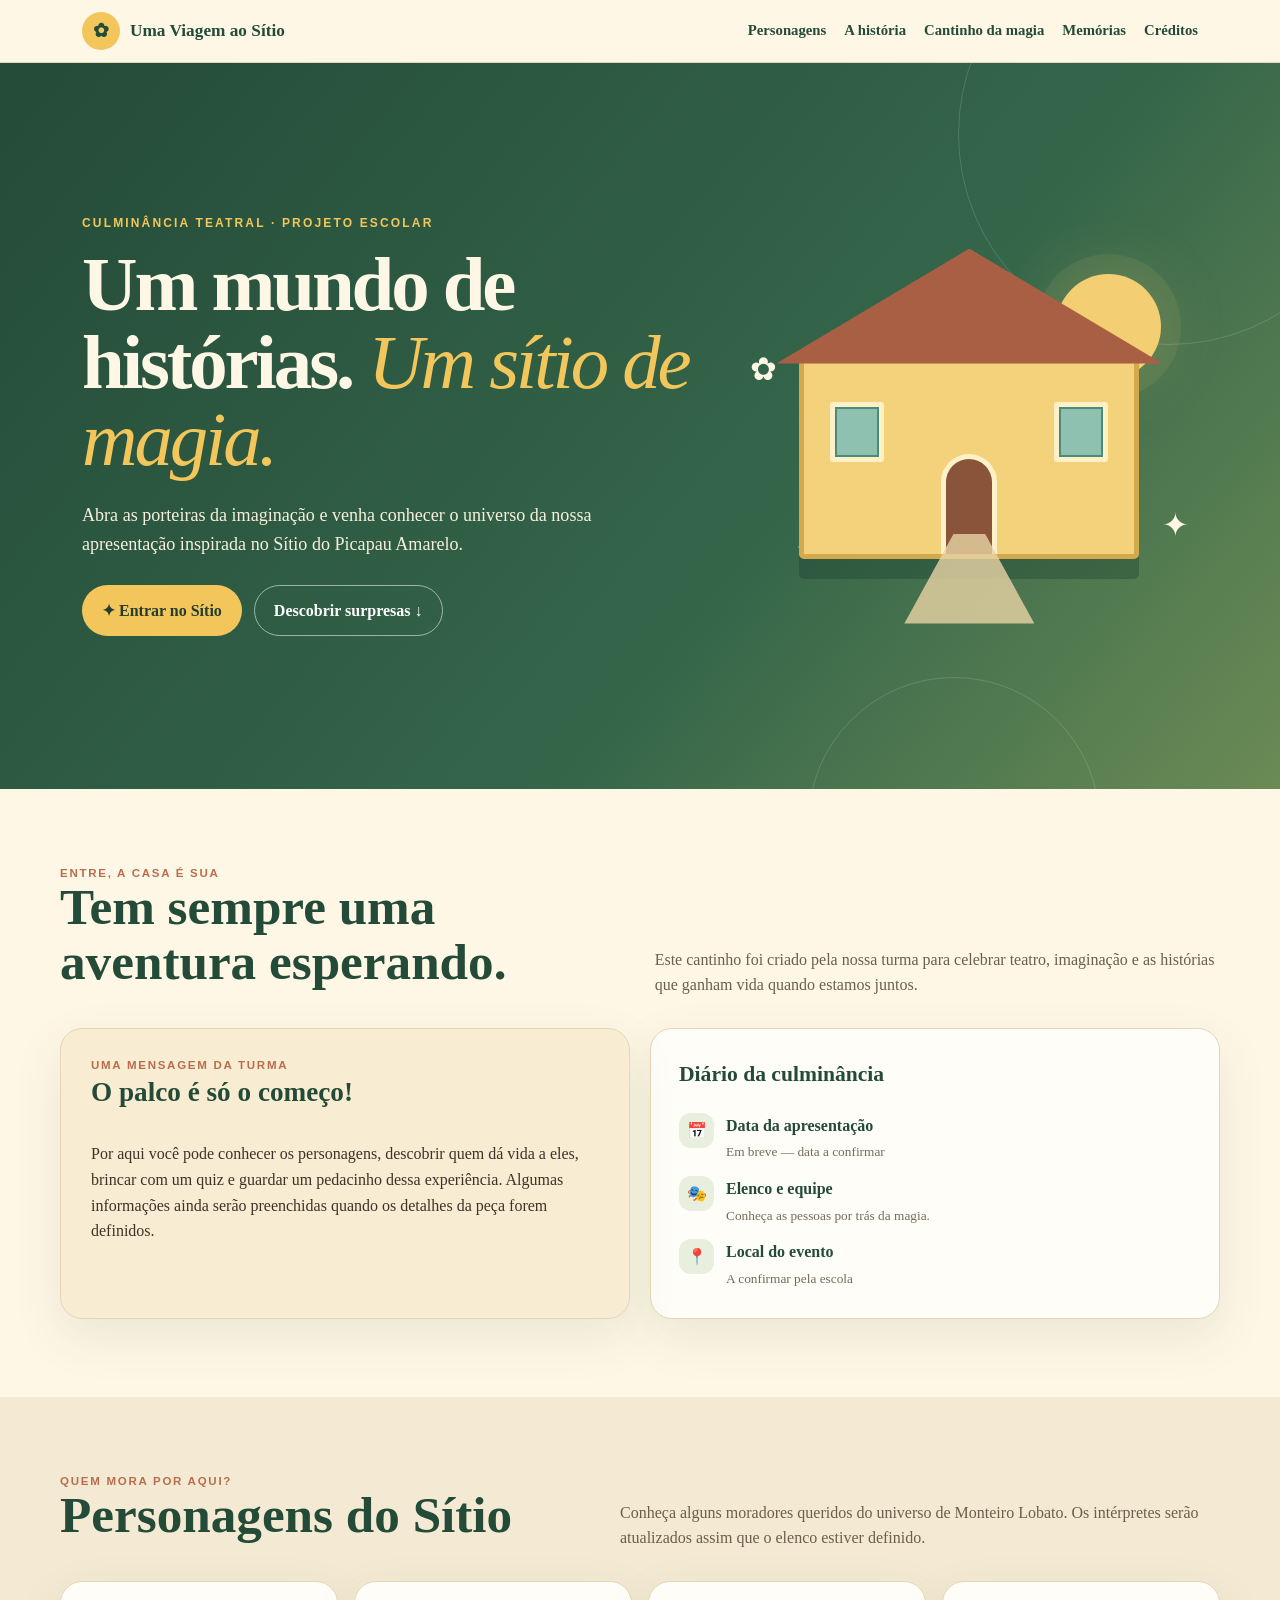
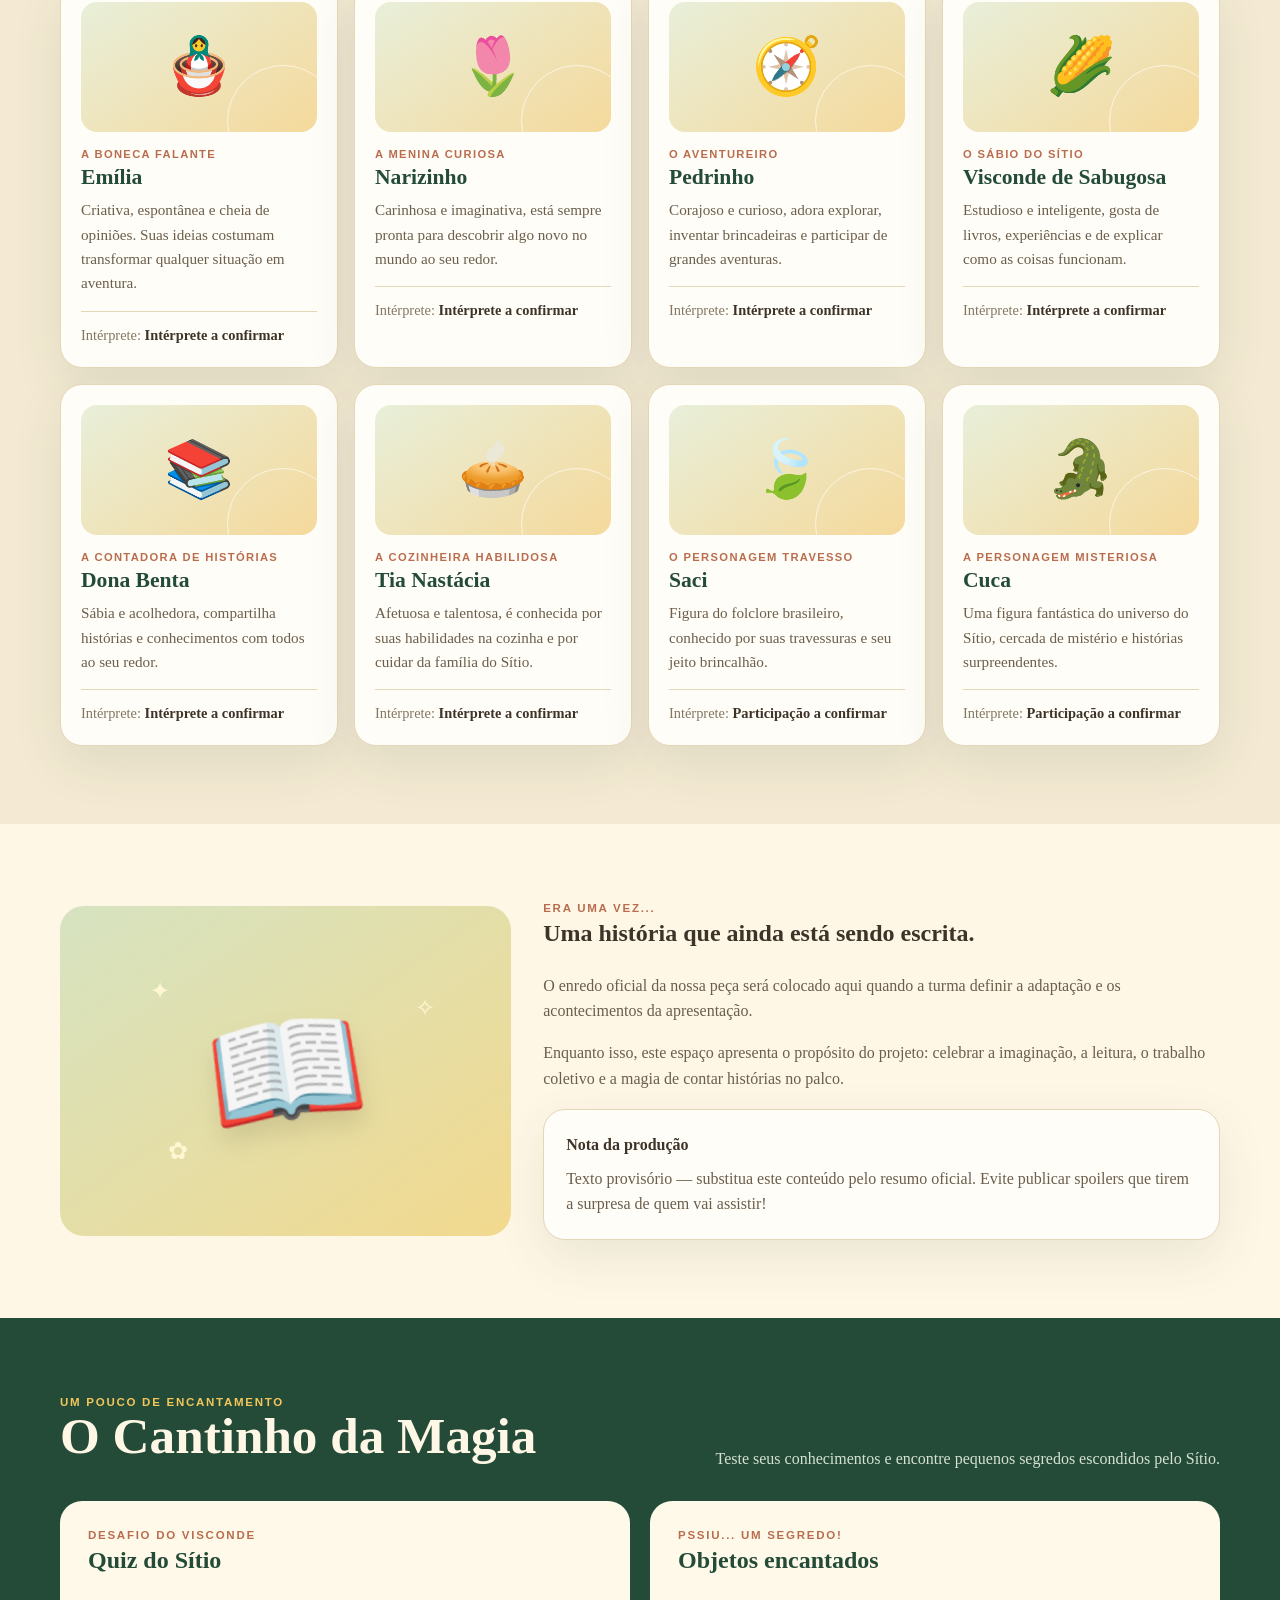
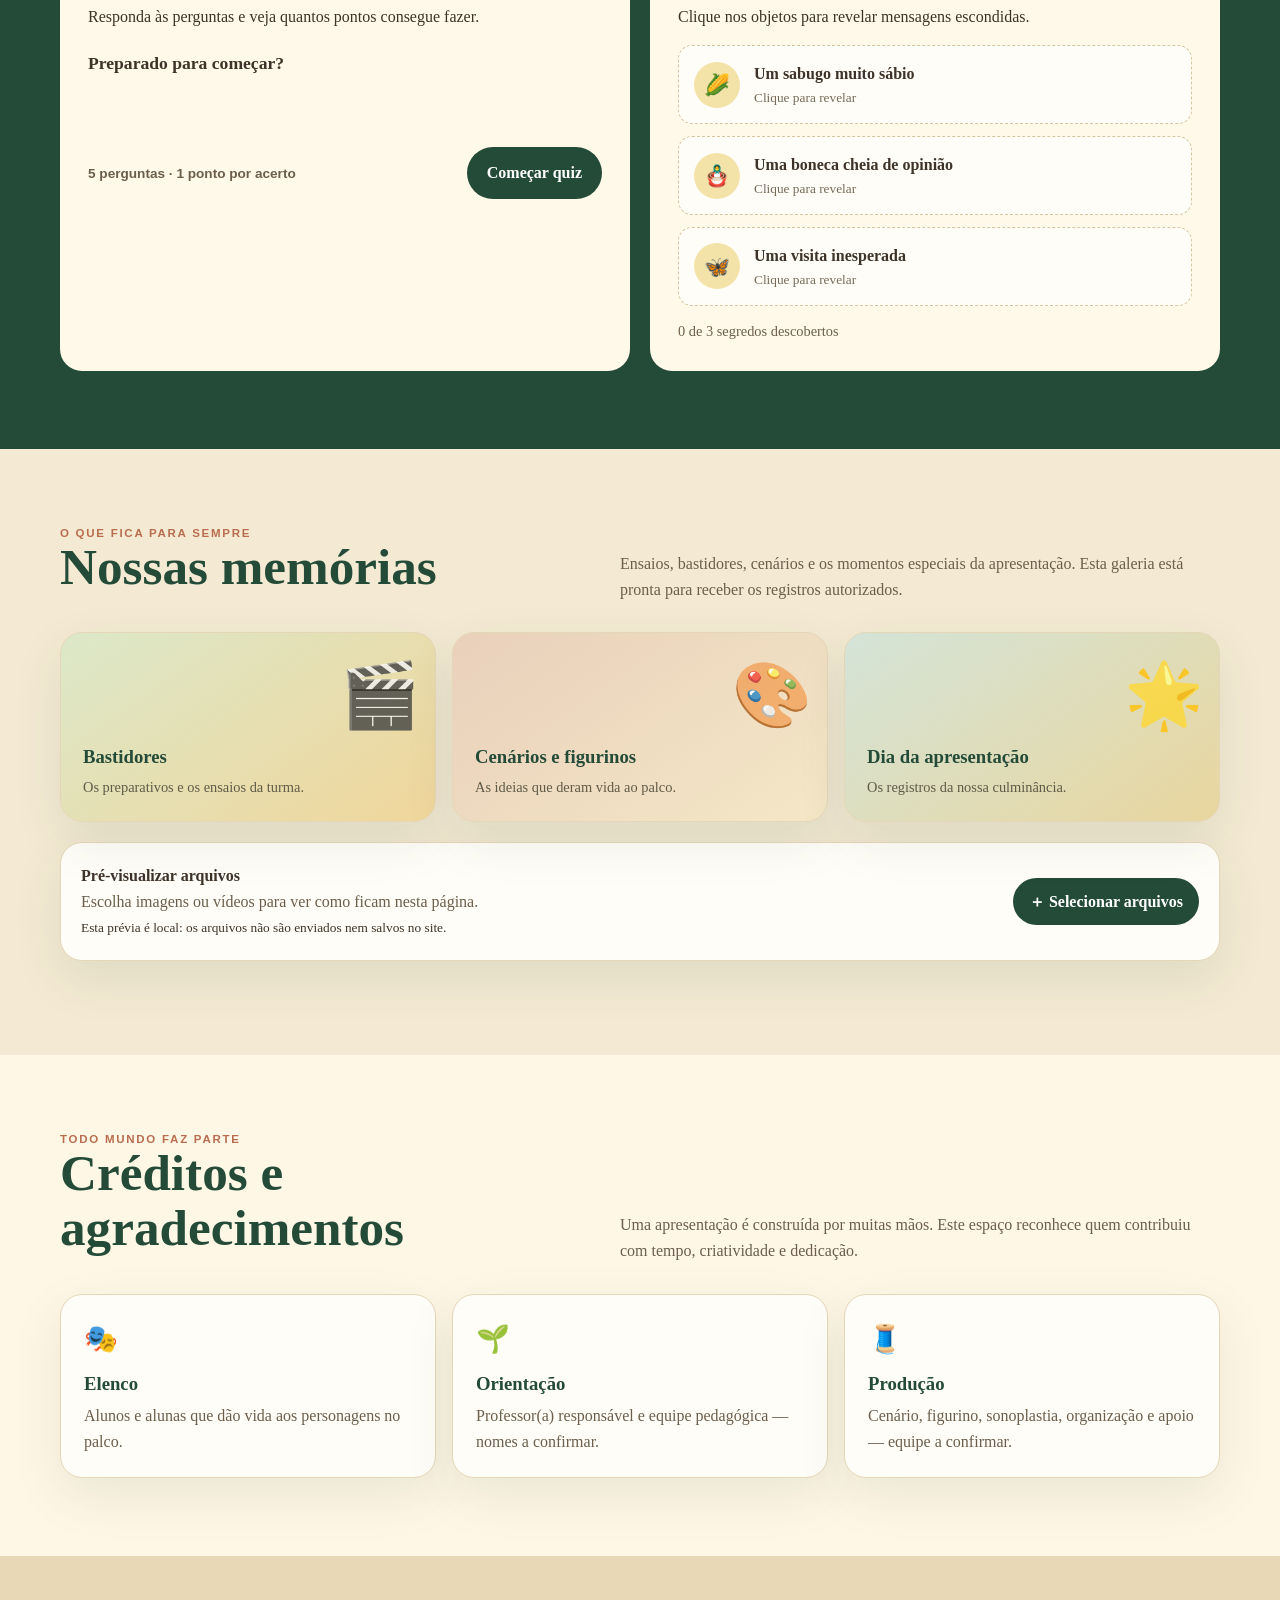
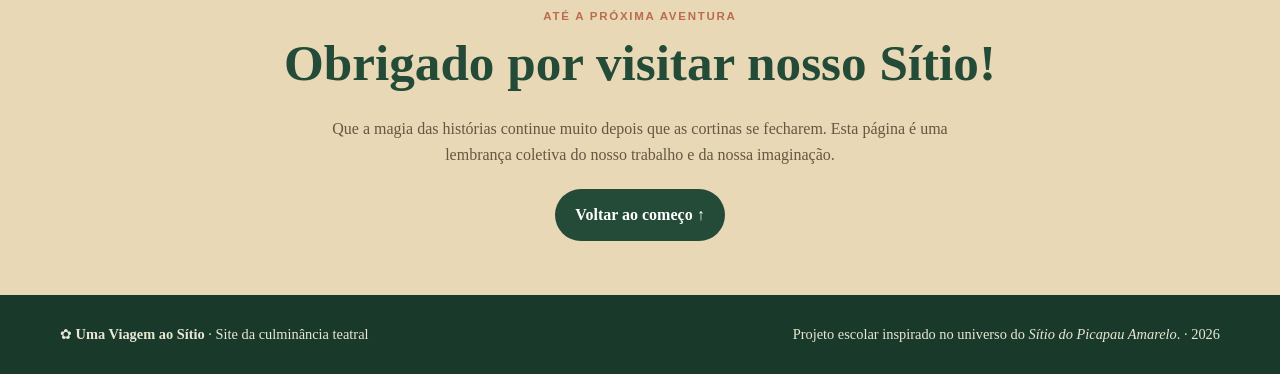
==== index.html @ 674c445a "Ocultar horário até ser preenchido no painel" ====
<!doctype html>
<html lang="pt-BR">
<head>
<meta charset="utf-8">
<meta name="viewport" content="width=device-width, initial-scale=1">
<meta name="theme-color" content="#244b38">
<meta name="description" content="Uma experiência encantada para a culminância teatral do Sítio do Picapau Amarelo.">
<title>Uma Viagem ao Sítio — Culminância Teatral</title>
<style>
:root{--forest:#244b38;--forest2:#35664a;--leaf:#78965c;--gold:#f2c65b;--cream:#fff7e6;--paper:#f8ecd2;--ink:#3d3328;--clay:#b96d4e;--line:#e5d6b8;--shadow:0 18px 50px #1e3b2a18}
*{box-sizing:border-box}html{scroll-behavior:smooth;scroll-padding-top:90px}body{margin:0;background:var(--cream);color:var(--ink);font-family:Georgia,"Times New Roman",serif;line-height:1.6}button,input,textarea{font:inherit}button,a{ -webkit-tap-highlight-color:transparent}a{color:inherit}button{cursor:pointer}.skip{position:absolute;left:-999px}.skip:focus{left:12px;top:12px;background:white;padding:10px;z-index:100}
header{position:sticky;top:0;z-index:20;background:#fff7e6ed;backdrop-filter:blur(12px);border-bottom:1px solid var(--line)}.nav{max-width:1160px;margin:auto;padding:12px 22px;display:flex;align-items:center;justify-content:space-between;gap:18px}.brand{font-weight:bold;color:var(--forest);text-decoration:none;display:flex;align-items:center;gap:10px;font-size:1.08rem}.brand-mark{display:grid;place-items:center;width:38px;height:38px;border-radius:50%;background:var(--gold);font-size:1.2rem}.nav-links{display:flex;gap:18px;flex-wrap:wrap}.nav-links a{text-decoration:none;font-size:.92rem;color:var(--forest);font-weight:bold}.nav-links a:hover{text-decoration:underline;text-underline-offset:5px}.menu-toggle{display:none;background:transparent;border:1px solid var(--line);border-radius:10px;padding:7px 11px;color:var(--forest)}
.hero{position:relative;overflow:hidden;background:linear-gradient(130deg,#244b38 0%,#35664a 62%,#6b8b55 100%);color:var(--cream);min-height:590px;display:flex;align-items:center}.hero:before,.hero:after{content:"";position:absolute;border-radius:50%;border:1px solid #ffffff25;width:420px;height:420px;right:-100px;top:-140px}.hero:after{width:290px;height:290px;right:180px;top:auto;bottom:-180px}.hero-inner{position:relative;z-index:1;max-width:1160px;width:100%;margin:auto;padding:75px 22px;display:grid;grid-template-columns:1.15fr .85fr;align-items:center;gap:40px}.eyebrow{text-transform:uppercase;letter-spacing:.18em;font:700 .75rem Arial,sans-serif;color:var(--gold)}h1,h2,h3,p{margin-top:0}h1{font-size:clamp(2.7rem,6vw,5.4rem);line-height:1.01;margin:16px 0 22px;letter-spacing:-.04em;max-width:720px}h1 em{color:var(--gold);font-weight:normal}.hero p{max-width:560px;font-size:1.13rem;color:#f6f0dc}.actions{display:flex;flex-wrap:wrap;gap:12px;margin-top:26px}.btn{display:inline-flex;justify-content:center;align-items:center;gap:8px;padding:12px 19px;border-radius:999px;border:1px solid transparent;text-decoration:none;font-weight:bold;transition:transform .2s,background .2s}.btn:hover{transform:translateY(-2px)}.btn-gold{background:var(--gold);color:#243d2e}.btn-outline{border-color:#ffffff88;color:white;background:transparent}.btn-dark{background:var(--forest);color:white}.hero-art{min-height:330px;display:grid;place-items:center;position:relative}.sun{position:absolute;top:4%;right:8%;width:105px;height:105px;background:#f4ce73;border-radius:50%;box-shadow:0 0 0 20px #f4ce7315,0 0 70px #f4ce7333}.house{position:relative;margin-top:55px;width:min(340px,90%);height:210px;background:#f3d27b;border:5px solid #d2a94d;border-radius:5px;box-shadow:0 20px 0 #173a2b55}.roof{position:absolute;top:-105px;left:-28px;width:calc(100% + 56px);height:115px;background:#a95f43;clip-path:polygon(50% 0,100% 100%,0 100%);filter:drop-shadow(0 7px 0 #70412f)}.window{position:absolute;top:48px;width:54px;height:60px;background:#8fc1b0;border:5px solid #fff1c7;border-radius:3px;box-shadow:inset 0 0 0 2px #4d8b78}.window.left{left:26px}.window.right{right:26px}.door{position:absolute;bottom:0;left:calc(50% - 28px);width:56px;height:100px;background:#8a543a;border:5px solid #fff1c7;border-bottom:0;border-radius:30px 30px 0 0}.path{position:absolute;bottom:-70px;left:calc(50% - 65px);width:130px;height:90px;background:#e9d4a5;clip-path:polygon(38% 0,62% 0,100% 100%,0 100%);opacity:.8}.leaf{position:absolute;font-size:2rem;animation:float 4s ease-in-out infinite}.leaf.l1{left:2%;top:25%}.leaf.l2{right:2%;bottom:12%;animation-delay:1s}.leaf.l3{left:12%;bottom:6%;animation-delay:2s}@keyframes float{50%{transform:translateY(-12px) rotate(7deg)}}section{padding:78px 22px}.wrap{max-width:1160px;margin:auto}.section-head{display:flex;justify-content:space-between;align-items:end;gap:24px;margin-bottom:30px}.section-head h2{font-size:clamp(2rem,4vw,3.2rem);line-height:1.08;color:var(--forest);margin-bottom:8px}.section-head p{max-width:600px;margin-bottom:0;color:#6c5e4b}.kicker{color:var(--clay);text-transform:uppercase;font:700 .72rem Arial,sans-serif;letter-spacing:.15em}.paper-card{background:#fffdf7;border:1px solid var(--line);border-radius:22px;box-shadow:var(--shadow)}.intro-grid{display:grid;grid-template-columns:1fr 1fr;gap:20px}.welcome-card{padding:30px;background:var(--paper);position:relative;overflow:hidden}.welcome-card h3{font-size:1.7rem;color:var(--forest)}.welcome-card p{margin-bottom:0}.notice{padding:28px}.notice h3{font-size:1.35rem;color:var(--forest)}.notice-list{display:grid;gap:12px;margin-top:18px}.notice-row{display:flex;gap:12px;align-items:start}.notice-icon{flex:none;width:35px;height:35px;border-radius:12px;background:#e9efdf;display:grid;place-items:center}.notice-row strong{display:block;color:var(--forest)}.notice-row small{color:#766b59}
.characters{background:#f4ead3}.cards{display:grid;grid-template-columns:repeat(4,1fr);gap:16px}.character{padding:20px;transition:transform .2s}.character:hover{transform:translateY(-4px)}.portrait{height:130px;border-radius:16px;background:linear-gradient(145deg,#e8efda,#f5d99b);display:grid;place-items:center;font-size:3.5rem;margin-bottom:16px;position:relative;overflow:hidden}.portrait:after{content:"";position:absolute;width:110px;height:110px;border:1px solid #ffffffa0;border-radius:50%;right:-22px;bottom:-45px}.character h3{margin-bottom:4px;color:var(--forest);font-size:1.35rem}.character .role{font:700 .7rem Arial,sans-serif;text-transform:uppercase;letter-spacing:.12em;color:var(--clay)}.character p{font-size:.95rem;color:#6b5e4c;min-height:66px}.actor{border-top:1px solid var(--line);padding-top:12px;font-size:.9rem}.actor span{color:#837763}.tag{display:inline-block;border-radius:999px;background:#e9efdf;color:var(--forest);font:700 .7rem Arial,sans-serif;padding:5px 9px}.story-grid{display:grid;grid-template-columns:.8fr 1.2fr;gap:32px;align-items:center}.book-illustration{min-height:330px;border-radius:24px;background:linear-gradient(145deg,#d6e3c1,#f2d98e);display:grid;place-items:center;position:relative;overflow:hidden}.open-book{font-size:8rem;filter:drop-shadow(0 15px 12px #5b58302a);transform:rotate(-8deg)}.spark{position:absolute;color:#fff7d4;font-size:1.5rem}.spark.s1{top:20%;left:20%}.spark.s2{right:17%;top:25%}.spark.s3{bottom:20%;left:24%}.story-copy h3{font-size:1.8rem;color:var(--forest)}.story-copy p{color:#6b5e4c}.story-copy .paper-card{padding:22px;margin-top:18px;background:#fffdf8}.game-section{background:var(--forest);color:var(--cream)}.game-section .section-head h2{color:var(--cream)}.game-section .section-head p{color:#d5e1d2}.game-grid{display:grid;grid-template-columns:1fr 1fr;gap:20px}.game-card{background:#fff9e9;color:var(--ink);padding:28px;border-radius:22px}.game-card h3{color:var(--forest);font-size:1.5rem}.question{font-size:1.1rem;font-weight:bold;margin:20px 0 14px}.answers{display:grid;gap:9px}.answer{padding:11px 14px;border-radius:12px;border:1px solid var(--line);background:white;text-align:left;color:var(--ink)}.answer:hover,.answer:focus{border-color:var(--forest);background:#f0f4e8}.answer:disabled{cursor:default;opacity:.85}.answer.correct{background:#e2f0d9;border-color:#6a9954}.answer.wrong{background:#f8e2d9;border-color:#c97b5b}.game-feedback{min-height:28px;margin:14px 0;color:var(--forest);font-weight:bold}.game-footer{display:flex;justify-content:space-between;align-items:center;gap:12px;flex-wrap:wrap}.score{font:700 .85rem Arial,sans-serif;color:#6c5e4b}.secret-list{display:grid;gap:12px}.secret{display:flex;gap:14px;align-items:center;padding:15px;border:1px dashed #d6c59e;border-radius:14px;background:#fffdf7}.secret button{flex:none;border:0;border-radius:50%;width:46px;height:46px;background:#f4e3a9;font-size:1.3rem}.secret p{margin:0}.secret small{display:block;color:#766b59}.secret.revealed{border-style:solid;background:#edf3e5}.secret.revealed button{background:#d5e5c7}.gallery{background:#f4ead3}.gallery-grid{display:grid;grid-template-columns:repeat(3,1fr);gap:16px}.gallery-tile{min-height:190px;padding:22px;display:flex;flex-direction:column;justify-content:end;position:relative;overflow:hidden;background:linear-gradient(145deg,#dce8c9,#f0d69b)}.gallery-tile:nth-child(2){background:linear-gradient(145deg,#e9d0bb,#f4e7c6)}.gallery-tile:nth-child(3){background:linear-gradient(145deg,#d4e4d8,#e9d69e)}.gallery-tile .big-emoji{position:absolute;right:15px;top:12px;font-size:4rem;opacity:.8}.gallery-tile h3{position:relative;color:var(--forest);margin-bottom:4px}.gallery-tile p{position:relative;font-size:.9rem;color:#5f5b48;margin:0}.gallery-upload{margin-top:20px;padding:20px;display:flex;justify-content:space-between;align-items:center;gap:18px;flex-wrap:wrap}.gallery-upload p{margin:0;color:#6b5e4c}.upload-label{display:inline-flex;align-items:center;gap:8px;border-radius:999px;background:var(--forest);color:white;padding:11px 16px;font-weight:bold;cursor:pointer}.upload-label input{position:absolute;width:1px;height:1px;overflow:hidden;clip:rect(0,0,0,0)}.preview-grid{display:grid;grid-template-columns:repeat(4,1fr);gap:12px;margin-top:16px}.preview-grid img,.preview-grid video{width:100%;height:150px;object-fit:cover;border-radius:12px;background:#e8dec8}.credits-grid{display:grid;grid-template-columns:repeat(3,1fr);gap:16px}.credit{padding:23px}.credit .icon{font-size:1.7rem}.credit h3{color:var(--forest);margin:8px 0 4px}.credit p{color:#6b5e4c;margin:0}.closing{padding:54px 22px;background:#e8d8b6;text-align:center}.closing h2{font-size:clamp(2rem,4vw,3.2rem);color:var(--forest);margin-bottom:12px}.closing p{max-width:660px;margin:0 auto 22px;color:#655743}footer{background:#193a2a;color:#e9e7d4;padding:28px 22px}.footer-inner{max-width:1160px;margin:auto;display:flex;justify-content:space-between;gap:18px;align-items:center;flex-wrap:wrap}.footer-inner p{margin:0;font-size:.9rem}.footer-inner a{color:var(--gold)}.toast{position:fixed;bottom:20px;left:50%;transform:translate(-50%,20px);background:#193a2a;color:white;padding:12px 18px;border-radius:999px;opacity:0;pointer-events:none;transition:.25s;z-index:40;box-shadow:var(--shadow)}.toast.show{opacity:1;transform:translate(-50%,0)}.sr-only{position:absolute;width:1px;height:1px;padding:0;margin:-1px;overflow:hidden;clip:rect(0,0,0,0);white-space:nowrap;border:0}
@media(max-width:850px){.hero-inner{grid-template-columns:1fr;gap:15px;padding-top:58px}.hero-art{min-height:300px}.hero{min-height:auto}.cards{grid-template-columns:repeat(2,1fr)}.story-grid{grid-template-columns:1fr}.book-illustration{min-height:240px}.game-grid{grid-template-columns:1fr}.nav-links{gap:12px}.intro-grid{grid-template-columns:1fr}}
@media(max-width:620px){.nav{padding:10px 16px}.menu-toggle{display:block}.nav-links{display:none;position:absolute;top:60px;left:0;right:0;padding:18px;background:var(--cream);border-bottom:1px solid var(--line);flex-direction:column}.nav-links.open{display:flex}.hero-inner{padding:52px 20px}.hero-art{min-height:255px}.house{transform:scale(.82);margin-top:35px}.sun{width:75px;height:75px}.section-head{display:block}.section-head p{margin-top:12px}.cards{grid-template-columns:1fr}.character p{min-height:0}.gallery-grid,.credits-grid{grid-template-columns:1fr}.gallery-tile{min-height:160px}.preview-grid{grid-template-columns:repeat(2,1fr)}section{padding:58px 18px}.welcome-card,.notice,.game-card{padding:22px}.footer-inner{display:block}.footer-inner p+p{margin-top:8px}}
@media(prefers-reduced-motion:reduce){*,*:before,*:after{scroll-behavior:auto!important;animation:none!important;transition:none!important}}
</style>
</head>
<body>
<a class="skip" href="#conteudo">Pular para o conteúdo</a>
<header>
  <nav class="nav" aria-label="Navegação principal">
    <a class="brand" href="#inicio"><span class="brand-mark">✿</span><span>Uma Viagem ao Sítio</span></a>
    <button class="menu-toggle" id="menuToggle" aria-expanded="false" aria-controls="navLinks">☰ Menu</button>
    <div class="nav-links" id="navLinks">
      <a href="#personagens">Personagens</a><a href="#historia">A história</a><a href="#magia">Cantinho da magia</a><a href="#memorias">Memórias</a><a href="#creditos">Créditos</a>
    </div>
  </nav>
</header>
<main id="conteudo">
<section class="hero" id="inicio">
  <div class="hero-inner">
    <div>
      <div class="eyebrow">Culminância teatral · Projeto escolar</div>
      <h1>Um mundo de histórias. <em>Um sítio de magia.</em></h1>
      <p>Abra as porteiras da imaginação e venha conhecer o universo da nossa apresentação inspirada no Sítio do Picapau Amarelo.</p>
      <div class="actions"><a class="btn btn-gold" href="#personagens">✦ Entrar no Sítio</a><a class="btn btn-outline" href="#magia">Descobrir surpresas ↓</a></div>
    </div>
    <div class="hero-art" aria-label="Ilustração decorativa de uma casa amarela no campo" role="img">
      <div class="sun"></div><span class="leaf l1">✿</span><span class="leaf l2">✦</span><span class="leaf l3">❧</span>
      <div class="house"><div class="roof"></div><div class="window left"></div><div class="window right"></div><div class="door"></div><div class="path"></div></div>
    </div>
  </div>
</section>
<section id="boas-vindas">
  <div class="wrap">
    <div class="section-head"><div><div class="kicker">Entre, a casa é sua</div><h2>Tem sempre uma aventura esperando.</h2></div><p>Este cantinho foi criado pela nossa turma para celebrar teatro, imaginação e as histórias que ganham vida quando estamos juntos.</p></div>
    <div class="intro-grid">
      <article class="paper-card welcome-card"><div class="kicker">Uma mensagem da turma</div><h3>O palco é só o começo!</h3><p id="welcomeMessage">Por aqui você pode conhecer os personagens, descobrir quem dá vida a eles, brincar com um quiz e guardar um pedacinho dessa experiência. Algumas informações ainda serão preenchidas quando os detalhes da peça forem definidos.</p></article>
      <article class="paper-card notice"><h3>Diário da culminância</h3><div class="notice-list">
        <div class="notice-row"><div class="notice-icon">📅</div><div><strong>Data da apresentação</strong><small id="eventDate">Em breve — data a confirmar</small></div></div>
        <div class="notice-row" id="eventTimeRow" style="display:none"><div class="notice-icon">🕒</div><div><strong>Horário da apresentação</strong><small id="eventTime"></small></div></div>
        <div class="notice-row"><div class="notice-icon">🎭</div><div><strong>Elenco e equipe</strong><small>Conheça as pessoas por trás da magia.</small></div></div>
        <div class="notice-row"><div class="notice-icon">📍</div><div><strong>Local do evento</strong><small id="eventPlace">A confirmar pela escola</small></div></div>
      </div></article>
    </div>
  </div>
</section>
<section class="characters" id="personagens">
  <div class="wrap">
    <div class="section-head"><div><div class="kicker">Quem mora por aqui?</div><h2>Personagens do Sítio</h2></div><p>Conheça alguns moradores queridos do universo de Monteiro Lobato. Os intérpretes serão atualizados assim que o elenco estiver definido.</p></div>
    <div class="cards" id="characterGrid"></div>
  </div>
</section>
<section id="historia">
  <div class="wrap story-grid">
    <div class="book-illustration" role="img" aria-label="Ilustração decorativa de um livro mágico"><span class="spark s1">✦</span><span class="spark s2">✧</span><span class="spark s3">✿</span><div class="open-book">📖</div></div>
    <div class="story-copy"><div class="kicker">Era uma vez...</div><h2>Uma história que ainda está sendo escrita.</h2><p id="storySynopsis">O enredo oficial da nossa peça será colocado aqui quando a turma definir a adaptação e os acontecimentos da apresentação.</p><p>Enquanto isso, este espaço apresenta o propósito do projeto: celebrar a imaginação, a leitura, o trabalho coletivo e a magia de contar histórias no palco.</p><div class="paper-card"><strong>Nota da produção</strong><p style="margin:8px 0 0">Texto provisório — substitua este conteúdo pelo resumo oficial. Evite publicar spoilers que tirem a surpresa de quem vai assistir!</p></div></div>
  </div>
</section>
<section class="game-section" id="magia">
  <div class="wrap">
    <div class="section-head"><div><div class="kicker" style="color:var(--gold)">Um pouco de encantamento</div><h2>O Cantinho da Magia</h2></div><p>Teste seus conhecimentos e encontre pequenos segredos escondidos pelo Sítio.</p></div>
    <div class="game-grid">
      <article class="game-card">
        <div class="kicker">Desafio do Visconde</div><h3>Quiz do Sítio</h3><p>Responda às perguntas e veja quantos pontos consegue fazer.</p>
        <div id="quizArea"><div class="question" id="quizQuestion">Preparado para começar?</div><div class="answers" id="quizAnswers"></div><div class="game-feedback" id="quizFeedback" aria-live="polite"></div><div class="game-footer"><span class="score" id="quizProgress">5 perguntas · 1 ponto por acerto</span><button class="btn btn-dark" id="quizStart">Começar quiz</button></div></div>
      </article>
      <article class="game-card"><div class="kicker">Pssiu... um segredo!</div><h3>Objetos encantados</h3><p>Clique nos objetos para revelar mensagens escondidas.</p><div class="secret-list" id="secretList"></div><p style="margin:14px 0 0;color:#6c5e4b;font-size:.9rem" id="secretCount" aria-live="polite">0 de 3 segredos descobertos</p></article>
    </div>
  </div>
</section>
<section class="gallery" id="memorias">
  <div class="wrap">
    <div class="section-head"><div><div class="kicker">O que fica para sempre</div><h2>Nossas memórias</h2></div><p>Ensaios, bastidores, cenários e os momentos especiais da apresentação. Esta galeria está pronta para receber os registros autorizados.</p></div>
    <div class="gallery-grid">
      <article class="paper-card gallery-tile"><span class="big-emoji">🎬</span><h3>Bastidores</h3><p>Os preparativos e os ensaios da turma.</p></article>
      <article class="paper-card gallery-tile"><span class="big-emoji">🎨</span><h3>Cenários e figurinos</h3><p>As ideias que deram vida ao palco.</p></article>
      <article class="paper-card gallery-tile"><span class="big-emoji">🌟</span><h3>Dia da apresentação</h3><p>Os registros da nossa culminância.</p></article>
    </div>
    <div class="paper-card gallery-upload"><div><strong>Pré-visualizar arquivos</strong><p>Escolha imagens ou vídeos para ver como ficam nesta página.</p><small>Esta prévia é local: os arquivos não são enviados nem salvos no site.</small></div><label class="upload-label">＋ Selecionar arquivos<input id="galleryFiles" type="file" accept="image/*,video/*" multiple></label></div>
    <div class="preview-grid" id="previewGrid" aria-live="polite"></div>
  </div>
</section>
<section id="creditos">
  <div class="wrap">
    <div class="section-head"><div><div class="kicker">Todo mundo faz parte</div><h2>Créditos e agradecimentos</h2></div><p>Uma apresentação é construída por muitas mãos. Este espaço reconhece quem contribuiu com tempo, criatividade e dedicação.</p></div>
    <div class="credits-grid">
      <article class="paper-card credit"><div class="icon">🎭</div><h3>Elenco</h3><p>Alunos e alunas que dão vida aos personagens no palco.</p></article>
      <article class="paper-card credit"><div class="icon">🌱</div><h3>Orientação</h3><p>Professor(a) responsável e equipe pedagógica — nomes a confirmar.</p></article>
      <article class="paper-card credit"><div class="icon">🧵</div><h3>Produção</h3><p>Cenário, figurino, sonoplastia, organização e apoio — equipe a confirmar.</p></article>
    </div>
  </div>
</section>
<section class="closing"><div class="wrap"><div class="kicker">Até a próxima aventura</div><h2>Obrigado por visitar nosso Sítio!</h2><p>Que a magia das histórias continue muito depois que as cortinas se fecharem. Esta página é uma lembrança coletiva do nosso trabalho e da nossa imaginação.</p><a class="btn btn-dark" href="#inicio">Voltar ao começo ↑</a></div></section>
</main>
<footer><div class="footer-inner"><p>✿ <strong>Uma Viagem ao Sítio</strong> · Site da culminância teatral</p><p>Projeto escolar inspirado no universo do <em>Sítio do Picapau Amarelo</em>. <span id="year"></span></p></div></footer>
<div class="toast" id="toast" role="status" aria-live="polite"></div>
<script>
/* CONTEÚDO EDITÁVEL: atualize nomes, descrições, intérpretes, data e local neste bloco. */
const siteContent = {
  eventDate: "Em breve — data a confirmar",
  eventPlace: "A confirmar pela escola",
  characters: [
    {name:"Emília", role:"A boneca falante", emoji:"🪆", description:"Criativa, espontânea e cheia de opiniões. Suas ideias costumam transformar qualquer situação em aventura.", actor:"Intérprete a confirmar"},
    {name:"Narizinho", role:"A menina curiosa", emoji:"🌷", description:"Carinhosa e imaginativa, está sempre pronta para descobrir algo novo no mundo ao seu redor.", actor:"Intérprete a confirmar"},
    {name:"Pedrinho", role:"O aventureiro", emoji:"🧭", description:"Corajoso e curioso, adora explorar, inventar brincadeiras e participar de grandes aventuras.", actor:"Intérprete a confirmar"},
    {name:"Visconde de Sabugosa", role:"O sábio do Sítio", emoji:"🌽", description:"Estudioso e inteligente, gosta de livros, experiências e de explicar como as coisas funcionam.", actor:"Intérprete a confirmar"},
    {name:"Dona Benta", role:"A contadora de histórias", emoji:"📚", description:"Sábia e acolhedora, compartilha histórias e conhecimentos com todos ao seu redor.", actor:"Intérprete a confirmar"},
    {name:"Tia Nastácia", role:"A cozinheira habilidosa", emoji:"🥧", description:"Afetuosa e talentosa, é conhecida por suas habilidades na cozinha e por cuidar da família do Sítio.", actor:"Intérprete a confirmar"},
    {name:"Saci", role:"O personagem travesso", emoji:"🍃", description:"Figura do folclore brasileiro, conhecido por suas travessuras e seu jeito brincalhão.", actor:"Participação a confirmar"},
    {name:"Cuca", role:"A personagem misteriosa", emoji:"🐊", description:"Uma figura fantástica do universo do Sítio, cercada de mistério e histórias surpreendentes.", actor:"Participação a confirmar"}
  ],
  quiz: [
    {q:"Quem é a boneca de pano conhecida por falar bastante e ter opiniões fortes?",a:["Narizinho","Emília","Dona Benta","Cuca"],correct:1,why:"Emília é a boneca de pano falante, famosa por sua personalidade espontânea."},
    {q:"Qual personagem é conhecido por gostar muito de estudar e de livros?",a:["Visconde de Sabugosa","Saci","Pedrinho","Tia Nastácia"],correct:0,why:"Visconde é retratado como estudioso e apaixonado por conhecimento."},
    {q:"Qual destas figuras faz parte do folclore brasileiro e é conhecida por suas travessuras?",a:["Dona Benta","Narizinho","Saci","Visconde"],correct:2,why:"O Saci é uma figura conhecida do folclore brasileiro."},
    {q:"Quem costuma contar histórias para as crianças do Sítio?",a:["Cuca","Dona Benta","Emília","Pedrinho"],correct:1,why:"Dona Benta é conhecida por compartilhar histórias e conhecimentos."},
    {q:"Qual é o nome da obra literária que inspira o tema desta apresentação?",a:["O Sítio do Picapau Amarelo","A Ilha do Tesouro","O Pequeno Príncipe","A Bolsa Amarela"],correct:0,why:"A apresentação é inspirada no universo do Sítio do Picapau Amarelo."}
  ],
  secrets: [
    {icon:"🌽",title:"Um sabugo muito sábio",hint:"Clique para revelar",message:"Nem toda grande ideia aparece de repente: às vezes, ela começa em uma boa leitura!"},
    {icon:"🪆",title:"Uma boneca cheia de opinião",hint:"Clique para revelar",message:"No teatro, a imaginação pode transformar um objeto simples em uma personagem inesquecível."},
    {icon:"🦋",title:"Uma visita inesperada",hint:"Clique para revelar",message:"Toda aventura fica melhor quando deixamos espaço para a curiosidade e a surpresa."}
  ]
};
document.getElementById("eventDate").textContent=siteContent.eventDate;
document.getElementById("eventPlace").textContent=siteContent.eventPlace;
/* Carrega informações públicas do painel, sem expor dados administrativos. */
async function carregarInformacoesDoPainel(){
  try {
    const response=await fetch("/api/site",{headers:{"Accept":"application/json"},cache:"no-store"});
    if(!response.ok) return;
    const data=await response.json();
    const update=(id,value)=>{if(typeof value==="string"&&value.trim()){document.getElementById(id).textContent=value.trim()}};
    update("welcomeMessage",data.welcome);
    update("storySynopsis",data.synopsis);
    update("eventDate",data.event_date);
    update("eventPlace",data.event_location);
    if(typeof data.event_time==="string"&&data.event_time.trim()){
      update("eventTime",data.event_time);
      document.getElementById("eventTimeRow").style.display="flex";
    }
  } catch(e) {
    // Mantém o conteúdo provisório se o servidor estiver indisponível.
  }
}
carregarInformacoesDoPainel();
document.getElementById("year").textContent="· "+new Date().getFullYear();
const characterGrid=document.getElementById("characterGrid");
siteContent.characters.forEach(c=>{
  const card=document.createElement("article");card.className="paper-card character";
  card.innerHTML=`<div class="portrait" aria-hidden="true">${c.emoji}</div><div class="role">${c.role}</div><h3>${c.name}</h3><p>${c.description}</p><div class="actor"><span>Intérprete:</span> <strong></strong></div>`;
  card.querySelector(".actor strong").textContent=c.actor;
  characterGrid.appendChild(card);
});
const secretList=document.getElementById("secretList");let revealed=0;
siteContent.secrets.forEach((s,i)=>{
 const row=document.createElement("div");row.className="secret";
 const btn=document.createElement("button");btn.type="button";btn.textContent=s.icon;btn.setAttribute("aria-label","Revelar segredo: "+s.title);
 const text=document.createElement("p");const strong=document.createElement("strong");strong.textContent=s.title;const small=document.createElement("small");small.textContent=s.hint;text.append(strong,small);row.append(btn,text);
 btn.addEventListener("click",()=>{if(row.classList.contains("revealed"))return;row.classList.add("revealed");small.textContent=s.message;btn.textContent="✦";btn.setAttribute("aria-label","Segredo revelado: "+s.title);revealed++;document.getElementById("secretCount").textContent=`${revealed} de ${siteContent.secrets.length} segredos descobertos`;if(revealed===siteContent.secrets.length)showToast("Você encontrou todos os segredos do Sítio! ✨")});
 secretList.appendChild(row);
});
let quizIndex=0,quizScore=0,quizStarted=false,quizAnswered=false;
const qQuestion=document.getElementById("quizQuestion"),qAnswers=document.getElementById("quizAnswers"),qFeedback=document.getElementById("quizFeedback"),qProgress=document.getElementById("quizProgress"),qStart=document.getElementById("quizStart");
function renderQuestion(){quizAnswered=false;const item=siteContent.quiz[quizIndex];qQuestion.textContent=item.q;qAnswers.innerHTML="";item.a.forEach((answer,i)=>{const b=document.createElement("button");b.className="answer";b.textContent=answer;b.addEventListener("click",()=>answerQuestion(i,b));qAnswers.appendChild(b)});qFeedback.textContent="";qProgress.textContent=`Pergunta ${quizIndex+1} de ${siteContent.quiz.length} · Pontos: ${quizScore}`;qStart.textContent="Próxima pergunta";qStart.disabled=true;}
function answerQuestion(i,button){if(quizAnswered)return;quizAnswered=true;const item=siteContent.quiz[quizIndex];[...qAnswers.children].forEach((b,j)=>{b.disabled=true;if(j===item.correct)b.classList.add("correct")});if(i===item.correct){quizScore++;qFeedback.textContent="Isso mesmo! "+item.why}else{button.classList.add("wrong");qFeedback.textContent=item.why}qProgress.textContent=`Pergunta ${quizIndex+1} de ${siteContent.quiz.length} · Pontos: ${quizScore}`;qStart.disabled=false;}
qStart.addEventListener("click",()=>{if(!quizStarted){quizStarted=true;quizIndex=0;quizScore=0;qStart.disabled=true;renderQuestion();return}if(!quizAnswered)return;if(quizIndex<siteContent.quiz.length-1){quizIndex++;renderQuestion()}else{qQuestion.textContent=`Você fez ${quizScore} de ${siteContent.quiz.length} pontos!`;qAnswers.innerHTML="";qFeedback.textContent=quizScore===siteContent.quiz.length?"Uma verdadeira enciclopédia do Sítio!":quizScore>=3?"Muito bem! Continue explorando o universo do Sítio.":"Toda aventura é uma chance de aprender algo novo. Tente novamente!";qProgress.textContent="Quiz concluído";qStart.textContent="Jogar novamente";qStart.disabled=false;quizStarted=false;const restart=()=>{quizIndex=0;quizScore=0;quizStarted=true;qStart.removeEventListener("click",restart);renderQuestion()};qStart.addEventListener("click",restart,{once:true})}});
qStart.textContent="Começar quiz";qStart.disabled=false;
const fileInput=document.getElementById("galleryFiles"),previewGrid=document.getElementById("previewGrid");let previewUrls=[];
fileInput.addEventListener("change",()=>{previewUrls.forEach(URL.revokeObjectURL);previewUrls=[];previewGrid.innerHTML="";[...fileInput.files].slice(0,12).forEach(file=>{const url=URL.createObjectURL(file);previewUrls.push(url);let media;if(file.type.startsWith("video/")){media=document.createElement("video");media.controls=true;media.src=url}else if(file.type.startsWith("image/")){media=document.createElement("img");media.src=url;media.alt=file.name}else{return}media.title=file.name;previewGrid.appendChild(media)});if(fileInput.files.length>12)showToast("A prévia mostra até 12 arquivos por vez.");if(fileInput.files.length)showToast("Prévia local criada. Nada foi enviado ao servidor.")});
const menuToggle=document.getElementById("menuToggle"),navLinks=document.getElementById("navLinks");menuToggle.addEventListener("click",()=>{const open=navLinks.classList.toggle("open");menuToggle.setAttribute("aria-expanded",String(open))});navLinks.querySelectorAll("a").forEach(a=>a.addEventListener("click",()=>{navLinks.classList.remove("open");menuToggle.setAttribute("aria-expanded","false")}));
let toastTimer;function showToast(message){const t=document.getElementById("toast");t.textContent=message;t.classList.add("show");clearTimeout(toastTimer);toastTimer=setTimeout(()=>t.classList.remove("show"),2600)}
</script>
</body>
</html>
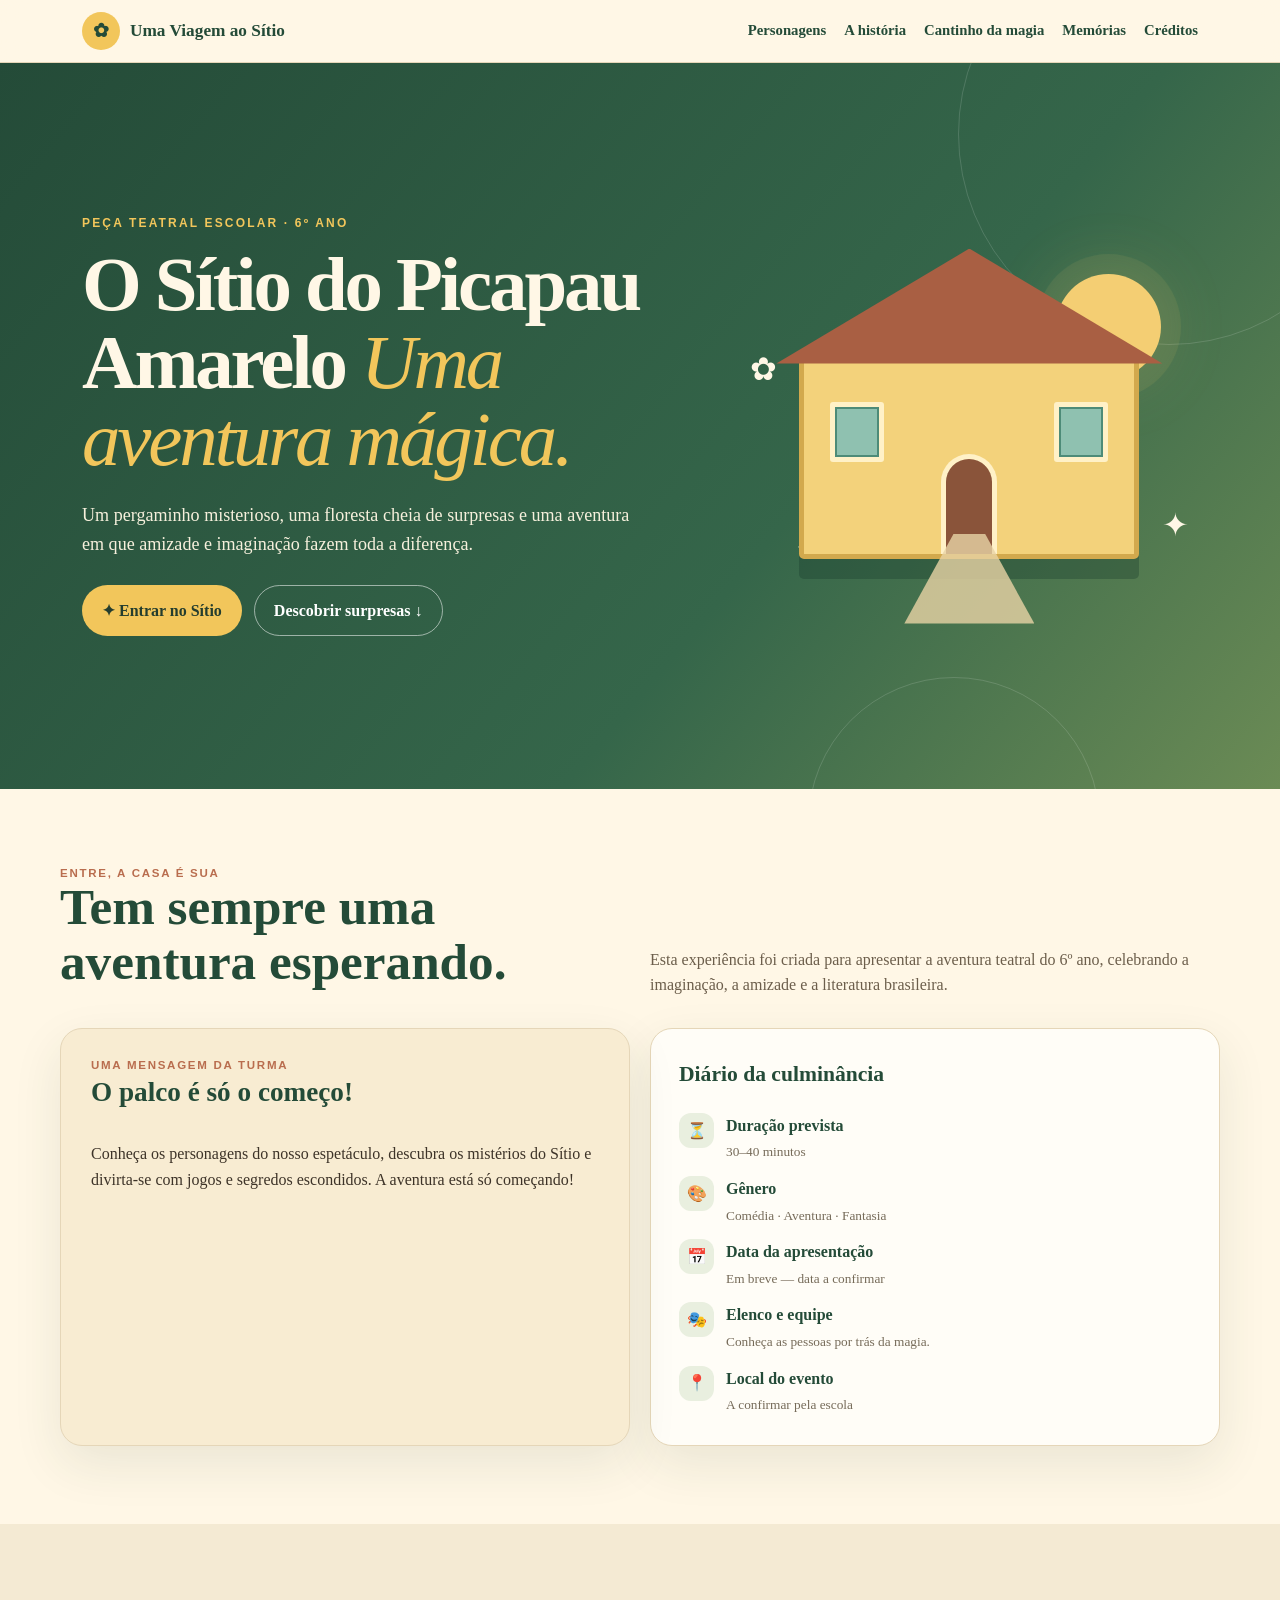
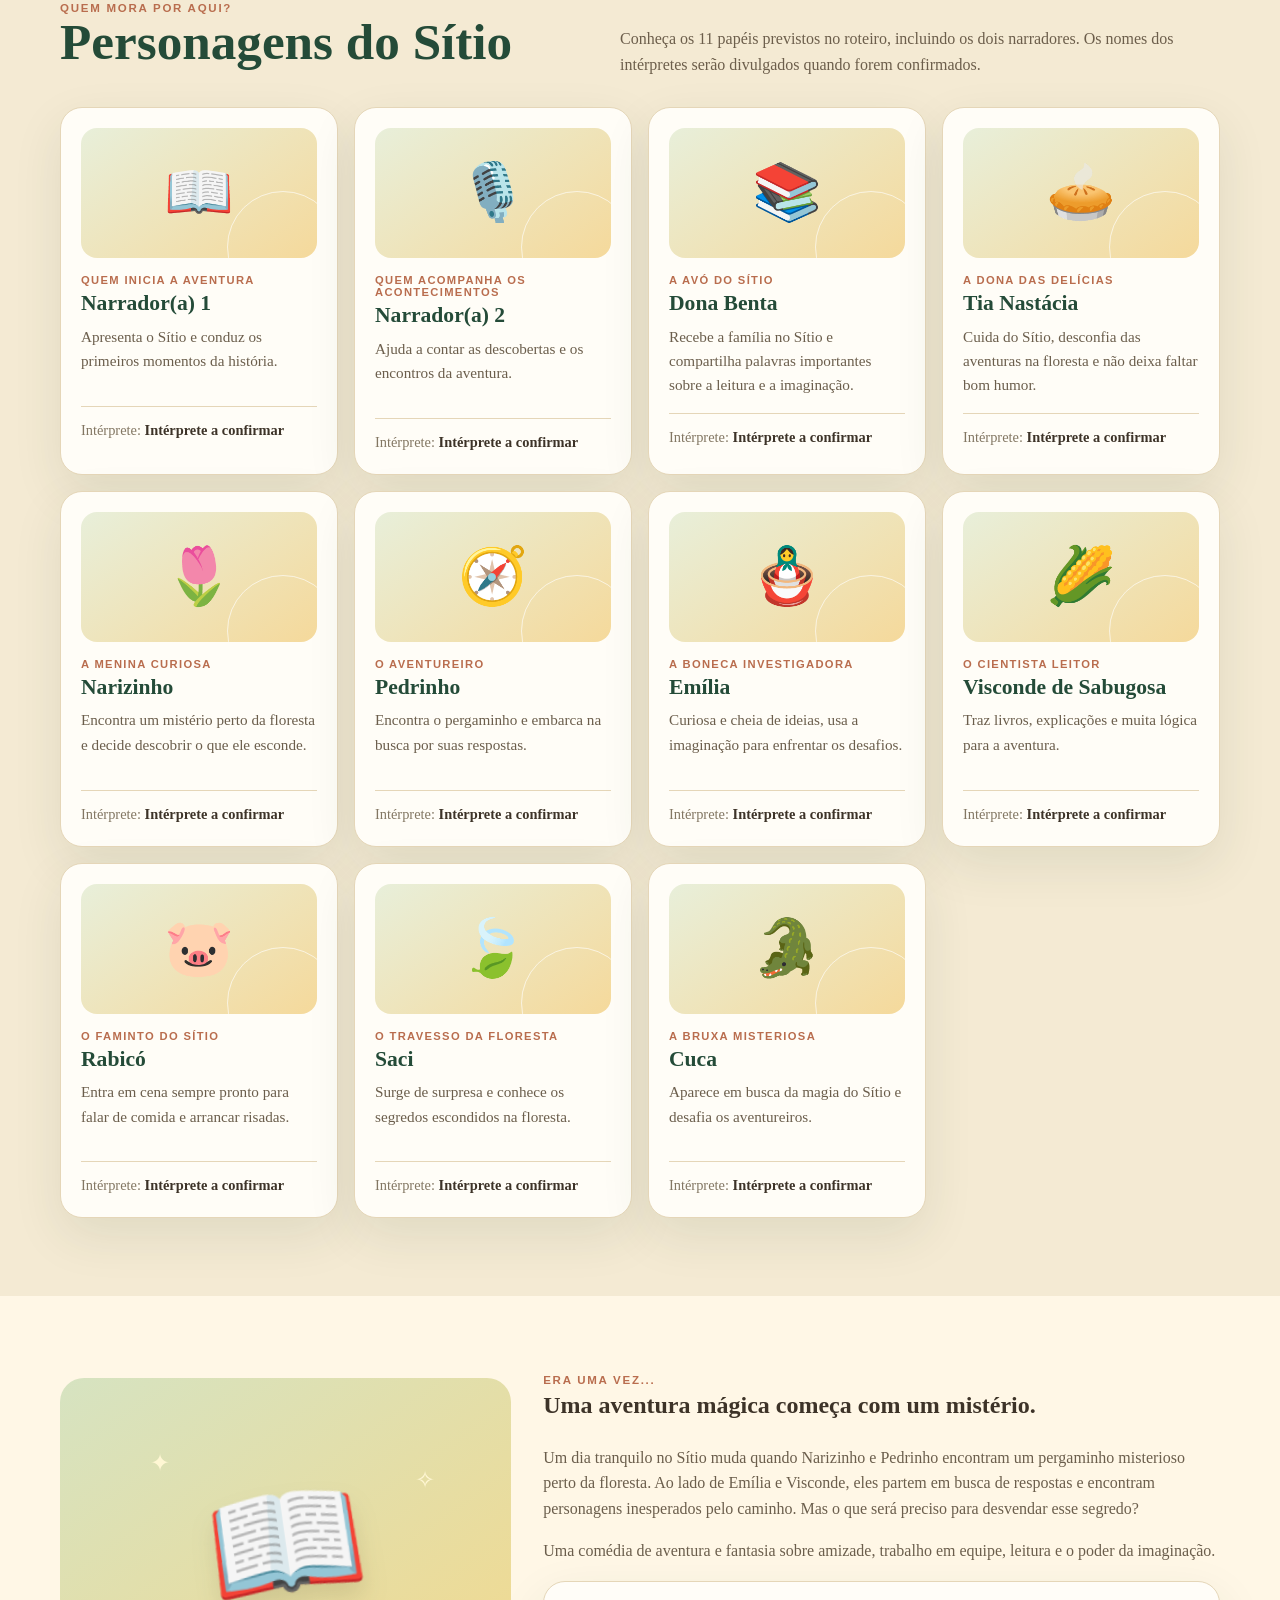
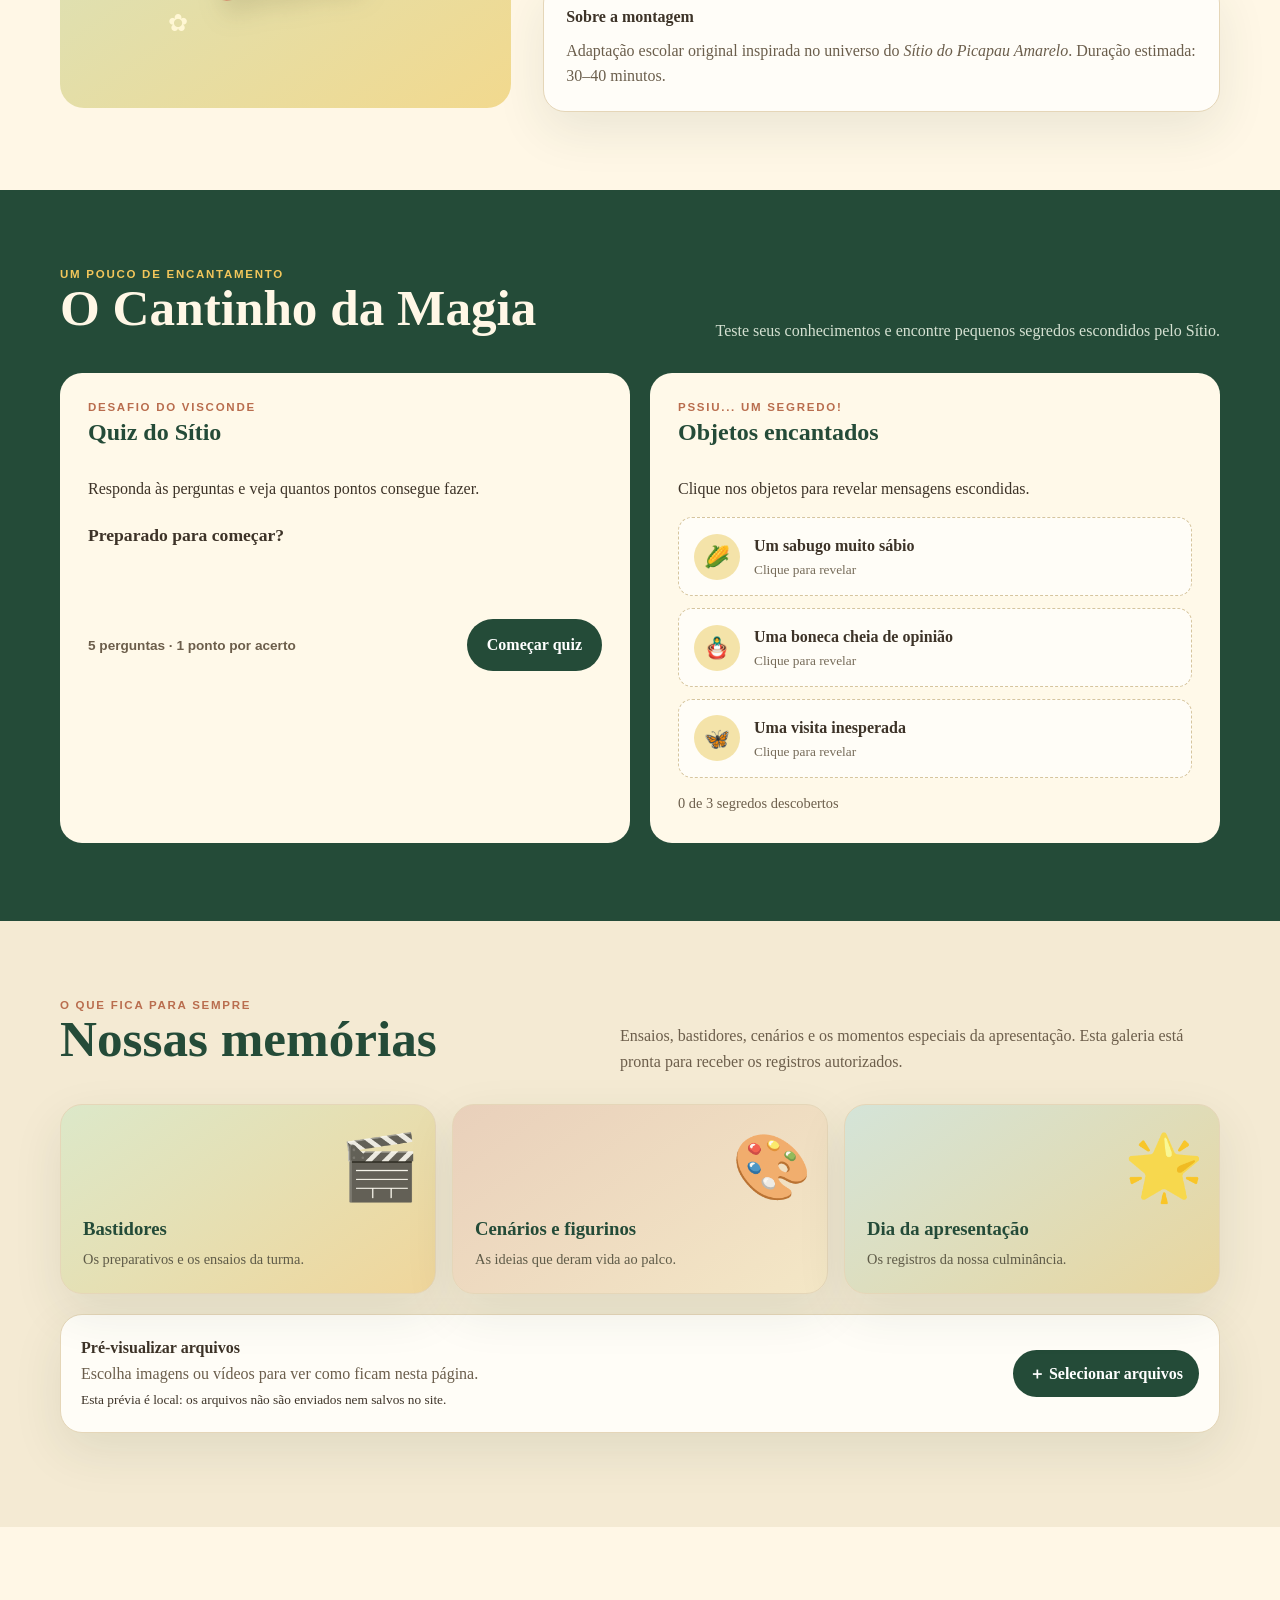
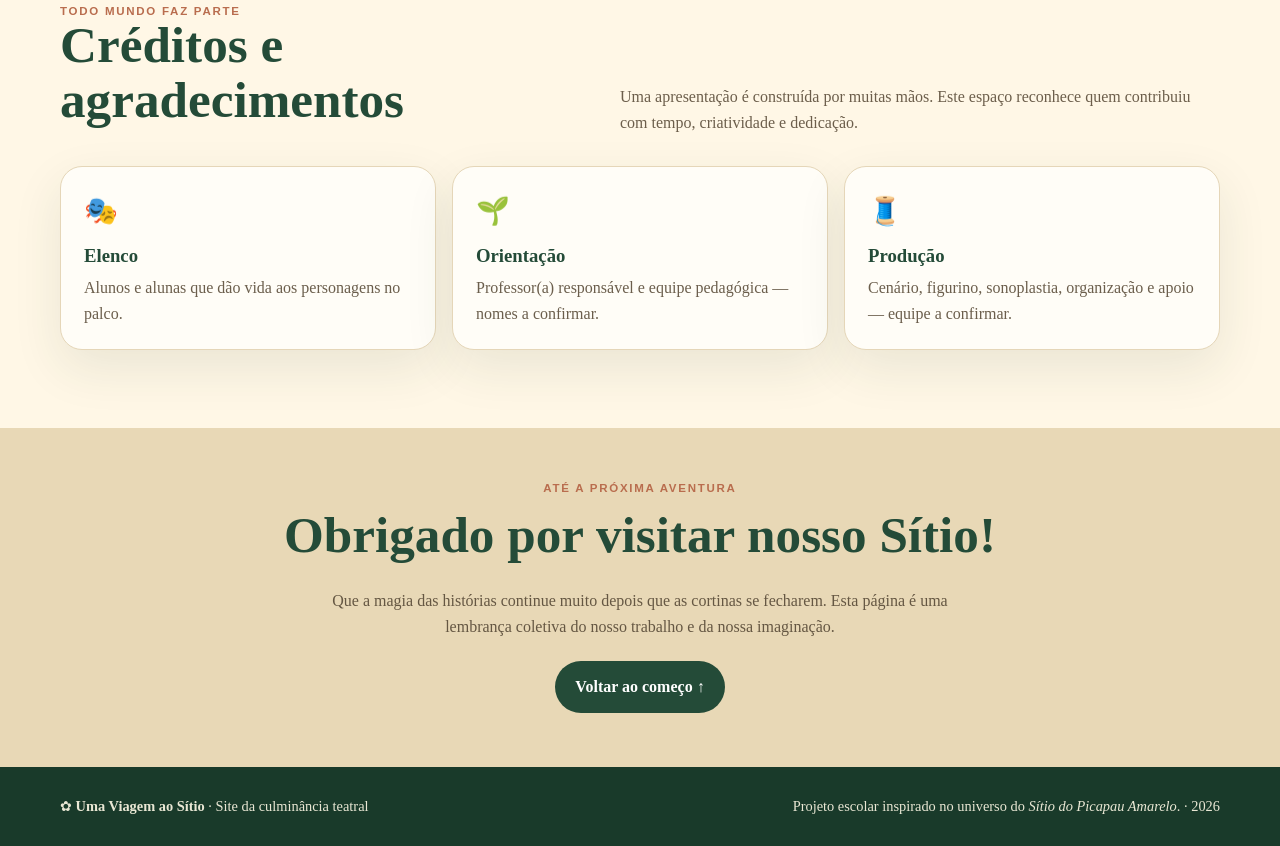
==== commit 7790ec48: "Adaptar site ao roteiro oficial Uma Aventura Mágica do 6º ano" ====
--- a/index.html
+++ b/index.html
@@ -5,7 +5,7 @@
 <meta name="viewport" content="width=device-width, initial-scale=1">
 <meta name="theme-color" content="#244b38">
 <meta name="description" content="Uma experiência encantada para a culminância teatral do Sítio do Picapau Amarelo.">
-<title>Uma Viagem ao Sítio — Culminância Teatral</title>
+<title>O Sítio do Picapau Amarelo — Uma Aventura Mágica</title>
 <style>
 :root{--forest:#244b38;--forest2:#35664a;--leaf:#78965c;--gold:#f2c65b;--cream:#fff7e6;--paper:#f8ecd2;--ink:#3d3328;--clay:#b96d4e;--line:#e5d6b8;--shadow:0 18px 50px #1e3b2a18}
 *{box-sizing:border-box}html{scroll-behavior:smooth;scroll-padding-top:90px}body{margin:0;background:var(--cream);color:var(--ink);font-family:Georgia,"Times New Roman",serif;line-height:1.6}button,input,textarea{font:inherit}button,a{ -webkit-tap-highlight-color:transparent}a{color:inherit}button{cursor:pointer}.skip{position:absolute;left:-999px}.skip:focus{left:12px;top:12px;background:white;padding:10px;z-index:100}
@@ -32,9 +32,9 @@
 <section class="hero" id="inicio">
   <div class="hero-inner">
     <div>
-      <div class="eyebrow">Culminância teatral · Projeto escolar</div>
-      <h1>Um mundo de histórias. <em>Um sítio de magia.</em></h1>
-      <p>Abra as porteiras da imaginação e venha conhecer o universo da nossa apresentação inspirada no Sítio do Picapau Amarelo.</p>
+      <div class="eyebrow">Peça teatral escolar · <span id="schoolYear">6º ano</span></div>
+      <h1><span id="playTitle">O Sítio do Picapau Amarelo</span> <em>Uma aventura mágica.</em></h1>
+      <p>Um pergaminho misterioso, uma floresta cheia de surpresas e uma aventura em que amizade e imaginação fazem toda a diferença.</p>
       <div class="actions"><a class="btn btn-gold" href="#personagens">✦ Entrar no Sítio</a><a class="btn btn-outline" href="#magia">Descobrir surpresas ↓</a></div>
     </div>
     <div class="hero-art" aria-label="Ilustração decorativa de uma casa amarela no campo" role="img">
@@ -45,10 +45,12 @@
 </section>
 <section id="boas-vindas">
   <div class="wrap">
-    <div class="section-head"><div><div class="kicker">Entre, a casa é sua</div><h2>Tem sempre uma aventura esperando.</h2></div><p>Este cantinho foi criado pela nossa turma para celebrar teatro, imaginação e as histórias que ganham vida quando estamos juntos.</p></div>
+    <div class="section-head"><div><div class="kicker">Entre, a casa é sua</div><h2>Tem sempre uma aventura esperando.</h2></div><p>Esta experiência foi criada para apresentar a aventura teatral do 6º ano, celebrando a imaginação, a amizade e a literatura brasileira.</p></div>
     <div class="intro-grid">
-      <article class="paper-card welcome-card"><div class="kicker">Uma mensagem da turma</div><h3>O palco é só o começo!</h3><p id="welcomeMessage">Por aqui você pode conhecer os personagens, descobrir quem dá vida a eles, brincar com um quiz e guardar um pedacinho dessa experiência. Algumas informações ainda serão preenchidas quando os detalhes da peça forem definidos.</p></article>
+      <article class="paper-card welcome-card"><div class="kicker">Uma mensagem da turma</div><h3>O palco é só o começo!</h3><p id="welcomeMessage">Conheça os personagens do nosso espetáculo, descubra os mistérios do Sítio e divirta-se com jogos e segredos escondidos. A aventura está só começando!</p></article>
       <article class="paper-card notice"><h3>Diário da culminância</h3><div class="notice-list">
+        <div class="notice-row"><div class="notice-icon">⏳</div><div><strong>Duração prevista</strong><small id="playDuration">30–40 minutos</small></div></div>
+        <div class="notice-row"><div class="notice-icon">🎨</div><div><strong>Gênero</strong><small id="playGenre">Comédia · Aventura · Fantasia</small></div></div>
         <div class="notice-row"><div class="notice-icon">📅</div><div><strong>Data da apresentação</strong><small id="eventDate">Em breve — data a confirmar</small></div></div>
         <div class="notice-row" id="eventTimeRow" style="display:none"><div class="notice-icon">🕒</div><div><strong>Horário da apresentação</strong><small id="eventTime"></small></div></div>
         <div class="notice-row"><div class="notice-icon">🎭</div><div><strong>Elenco e equipe</strong><small>Conheça as pessoas por trás da magia.</small></div></div>
@@ -59,14 +61,14 @@
 </section>
 <section class="characters" id="personagens">
   <div class="wrap">
-    <div class="section-head"><div><div class="kicker">Quem mora por aqui?</div><h2>Personagens do Sítio</h2></div><p>Conheça alguns moradores queridos do universo de Monteiro Lobato. Os intérpretes serão atualizados assim que o elenco estiver definido.</p></div>
+    <div class="section-head"><div><div class="kicker">Quem mora por aqui?</div><h2>Personagens do Sítio</h2></div><p>Conheça os 11 papéis previstos no roteiro, incluindo os dois narradores. Os nomes dos intérpretes serão divulgados quando forem confirmados.</p></div>
     <div class="cards" id="characterGrid"></div>
   </div>
 </section>
 <section id="historia">
   <div class="wrap story-grid">
     <div class="book-illustration" role="img" aria-label="Ilustração decorativa de um livro mágico"><span class="spark s1">✦</span><span class="spark s2">✧</span><span class="spark s3">✿</span><div class="open-book">📖</div></div>
-    <div class="story-copy"><div class="kicker">Era uma vez...</div><h2>Uma história que ainda está sendo escrita.</h2><p id="storySynopsis">O enredo oficial da nossa peça será colocado aqui quando a turma definir a adaptação e os acontecimentos da apresentação.</p><p>Enquanto isso, este espaço apresenta o propósito do projeto: celebrar a imaginação, a leitura, o trabalho coletivo e a magia de contar histórias no palco.</p><div class="paper-card"><strong>Nota da produção</strong><p style="margin:8px 0 0">Texto provisório — substitua este conteúdo pelo resumo oficial. Evite publicar spoilers que tirem a surpresa de quem vai assistir!</p></div></div>
+    <div class="story-copy"><div class="kicker">Era uma vez...</div><h2>Uma aventura mágica começa com um mistério.</h2><p id="storySynopsis">Um dia tranquilo no Sítio muda quando Narizinho e Pedrinho encontram um pergaminho misterioso perto da floresta. Ao lado de Emília e Visconde, eles partem em busca de respostas e encontram personagens inesperados pelo caminho. Mas o que será preciso para desvendar esse segredo?</p><p>Uma comédia de aventura e fantasia sobre amizade, trabalho em equipe, leitura e o poder da imaginação.</p><div class="paper-card"><strong>Sobre a montagem</strong><p style="margin:8px 0 0">Adaptação escolar original inspirada no universo do <em>Sítio do Picapau Amarelo</em>. Duração estimada: 30–40 minutos.</p></div></div>
   </div>
 </section>
 <section class="game-section" id="magia">
@@ -113,16 +115,19 @@
   eventDate: "Em breve — data a confirmar",
   eventPlace: "A confirmar pela escola",
   characters: [
-    {name:"Emília", role:"A boneca falante", emoji:"🪆", description:"Criativa, espontânea e cheia de opiniões. Suas ideias costumam transformar qualquer situação em aventura.", actor:"Intérprete a confirmar"},
-    {name:"Narizinho", role:"A menina curiosa", emoji:"🌷", description:"Carinhosa e imaginativa, está sempre pronta para descobrir algo novo no mundo ao seu redor.", actor:"Intérprete a confirmar"},
-    {name:"Pedrinho", role:"O aventureiro", emoji:"🧭", description:"Corajoso e curioso, adora explorar, inventar brincadeiras e participar de grandes aventuras.", actor:"Intérprete a confirmar"},
-    {name:"Visconde de Sabugosa", role:"O sábio do Sítio", emoji:"🌽", description:"Estudioso e inteligente, gosta de livros, experiências e de explicar como as coisas funcionam.", actor:"Intérprete a confirmar"},
-    {name:"Dona Benta", role:"A contadora de histórias", emoji:"📚", description:"Sábia e acolhedora, compartilha histórias e conhecimentos com todos ao seu redor.", actor:"Intérprete a confirmar"},
-    {name:"Tia Nastácia", role:"A cozinheira habilidosa", emoji:"🥧", description:"Afetuosa e talentosa, é conhecida por suas habilidades na cozinha e por cuidar da família do Sítio.", actor:"Intérprete a confirmar"},
-    {name:"Saci", role:"O personagem travesso", emoji:"🍃", description:"Figura do folclore brasileiro, conhecido por suas travessuras e seu jeito brincalhão.", actor:"Participação a confirmar"},
-    {name:"Cuca", role:"A personagem misteriosa", emoji:"🐊", description:"Uma figura fantástica do universo do Sítio, cercada de mistério e histórias surpreendentes.", actor:"Participação a confirmar"}
+    {"name":"Narrador(a) 1","role":"Quem inicia a aventura","emoji":"📖","description":"Apresenta o Sítio e conduz os primeiros momentos da história.","actor":"Intérprete a confirmar"},
+    {"name":"Narrador(a) 2","role":"Quem acompanha os acontecimentos","emoji":"🎙️","description":"Ajuda a contar as descobertas e os encontros da aventura.","actor":"Intérprete a confirmar"},
+    {"name":"Dona Benta","role":"A avó do Sítio","emoji":"📚","description":"Recebe a família no Sítio e compartilha palavras importantes sobre a leitura e a imaginação.","actor":"Intérprete a confirmar"},
+    {"name":"Tia Nastácia","role":"A dona das delícias","emoji":"🥧","description":"Cuida do Sítio, desconfia das aventuras na floresta e não deixa faltar bom humor.","actor":"Intérprete a confirmar"},
+    {"name":"Narizinho","role":"A menina curiosa","emoji":"🌷","description":"Encontra um mistério perto da floresta e decide descobrir o que ele esconde.","actor":"Intérprete a confirmar"},
+    {"name":"Pedrinho","role":"O aventureiro","emoji":"🧭","description":"Encontra o pergaminho e embarca na busca por suas respostas.","actor":"Intérprete a confirmar"},
+    {"name":"Emília","role":"A boneca investigadora","emoji":"🪆","description":"Curiosa e cheia de ideias, usa a imaginação para enfrentar os desafios.","actor":"Intérprete a confirmar"},
+    {"name":"Visconde de Sabugosa","role":"O cientista leitor","emoji":"🌽","description":"Traz livros, explicações e muita lógica para a aventura.","actor":"Intérprete a confirmar"},
+    {"name":"Rabicó","role":"O faminto do Sítio","emoji":"🐷","description":"Entra em cena sempre pronto para falar de comida e arrancar risadas.","actor":"Intérprete a confirmar"},
+    {"name":"Saci","role":"O travesso da floresta","emoji":"🍃","description":"Surge de surpresa e conhece os segredos escondidos na floresta.","actor":"Intérprete a confirmar"},
+    {"name":"Cuca","role":"A bruxa misteriosa","emoji":"🐊","description":"Aparece em busca da magia do Sítio e desafia os aventureiros.","actor":"Intérprete a confirmar"}
   ],
-  quiz: [
+    quiz: [
     {q:"Quem é a boneca de pano conhecida por falar bastante e ter opiniões fortes?",a:["Narizinho","Emília","Dona Benta","Cuca"],correct:1,why:"Emília é a boneca de pano falante, famosa por sua personalidade espontânea."},
     {q:"Qual personagem é conhecido por gostar muito de estudar e de livros?",a:["Visconde de Sabugosa","Saci","Pedrinho","Tia Nastácia"],correct:0,why:"Visconde é retratado como estudioso e apaixonado por conhecimento."},
     {q:"Qual destas figuras faz parte do folclore brasileiro e é conhecida por suas travessuras?",a:["Dona Benta","Narizinho","Saci","Visconde"],correct:2,why:"O Saci é uma figura conhecida do folclore brasileiro."},
@@ -144,6 +149,10 @@
     if(!response.ok) return;
     const data=await response.json();
     const update=(id,value)=>{if(typeof value==="string"&&value.trim()){document.getElementById(id).textContent=value.trim()}};
+    update("playTitle",data.play_title);
+    update("schoolYear",data.school_year);
+    update("playDuration",data.duration);
+    update("playGenre",data.genre);
     update("welcomeMessage",data.welcome);
     update("storySynopsis",data.synopsis);
     update("eventDate",data.event_date);
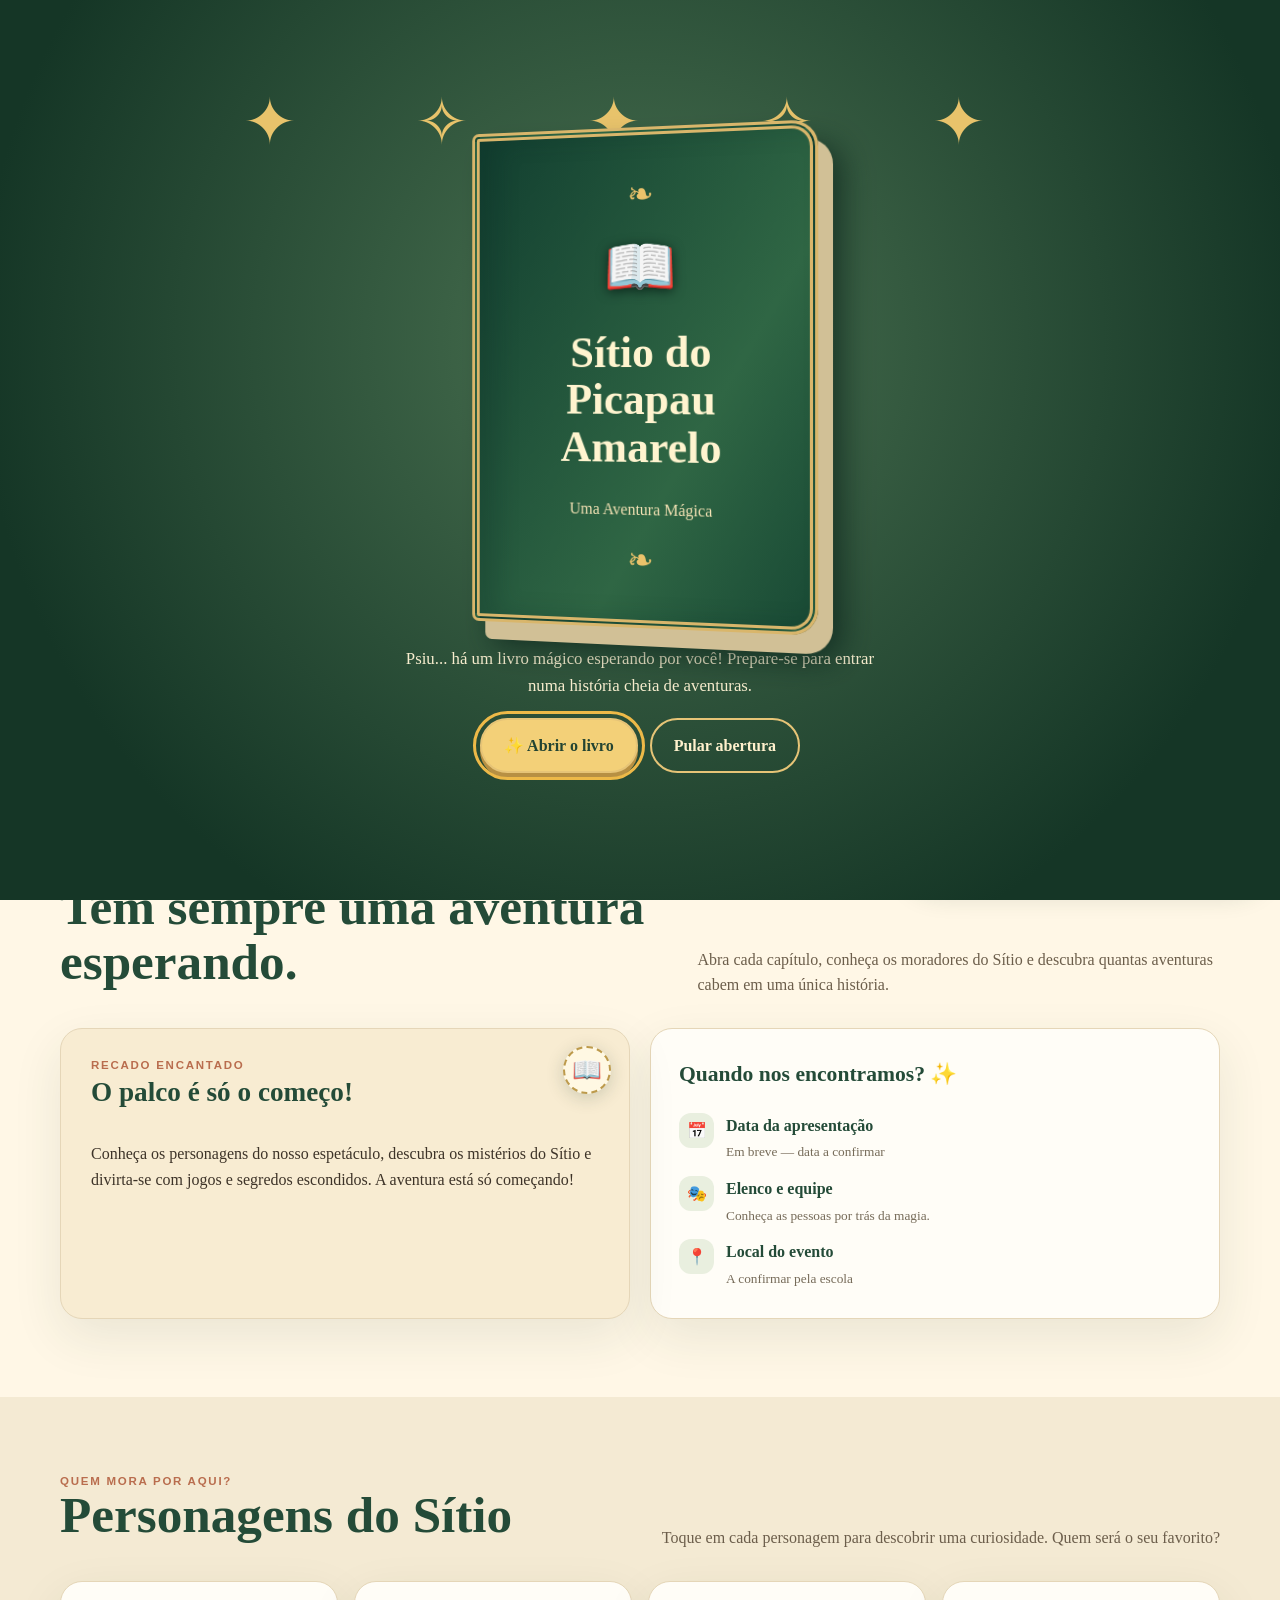
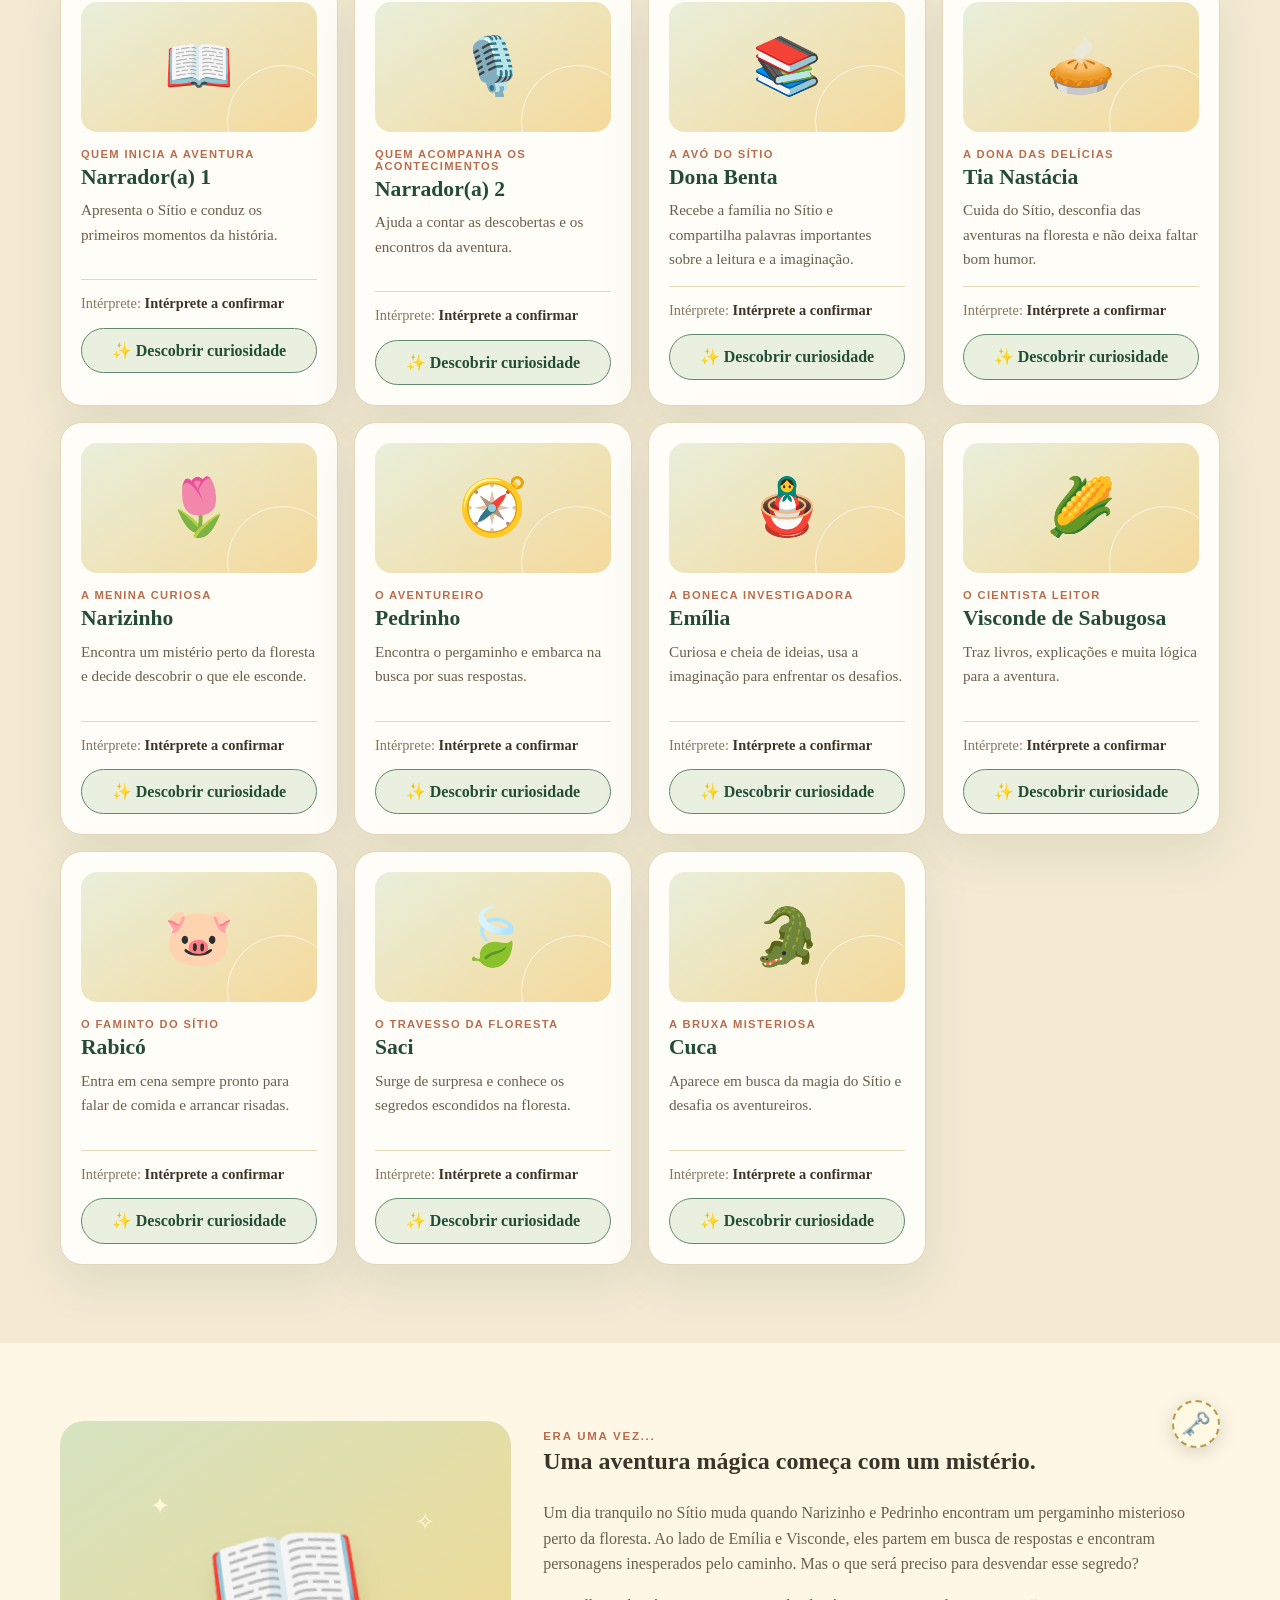
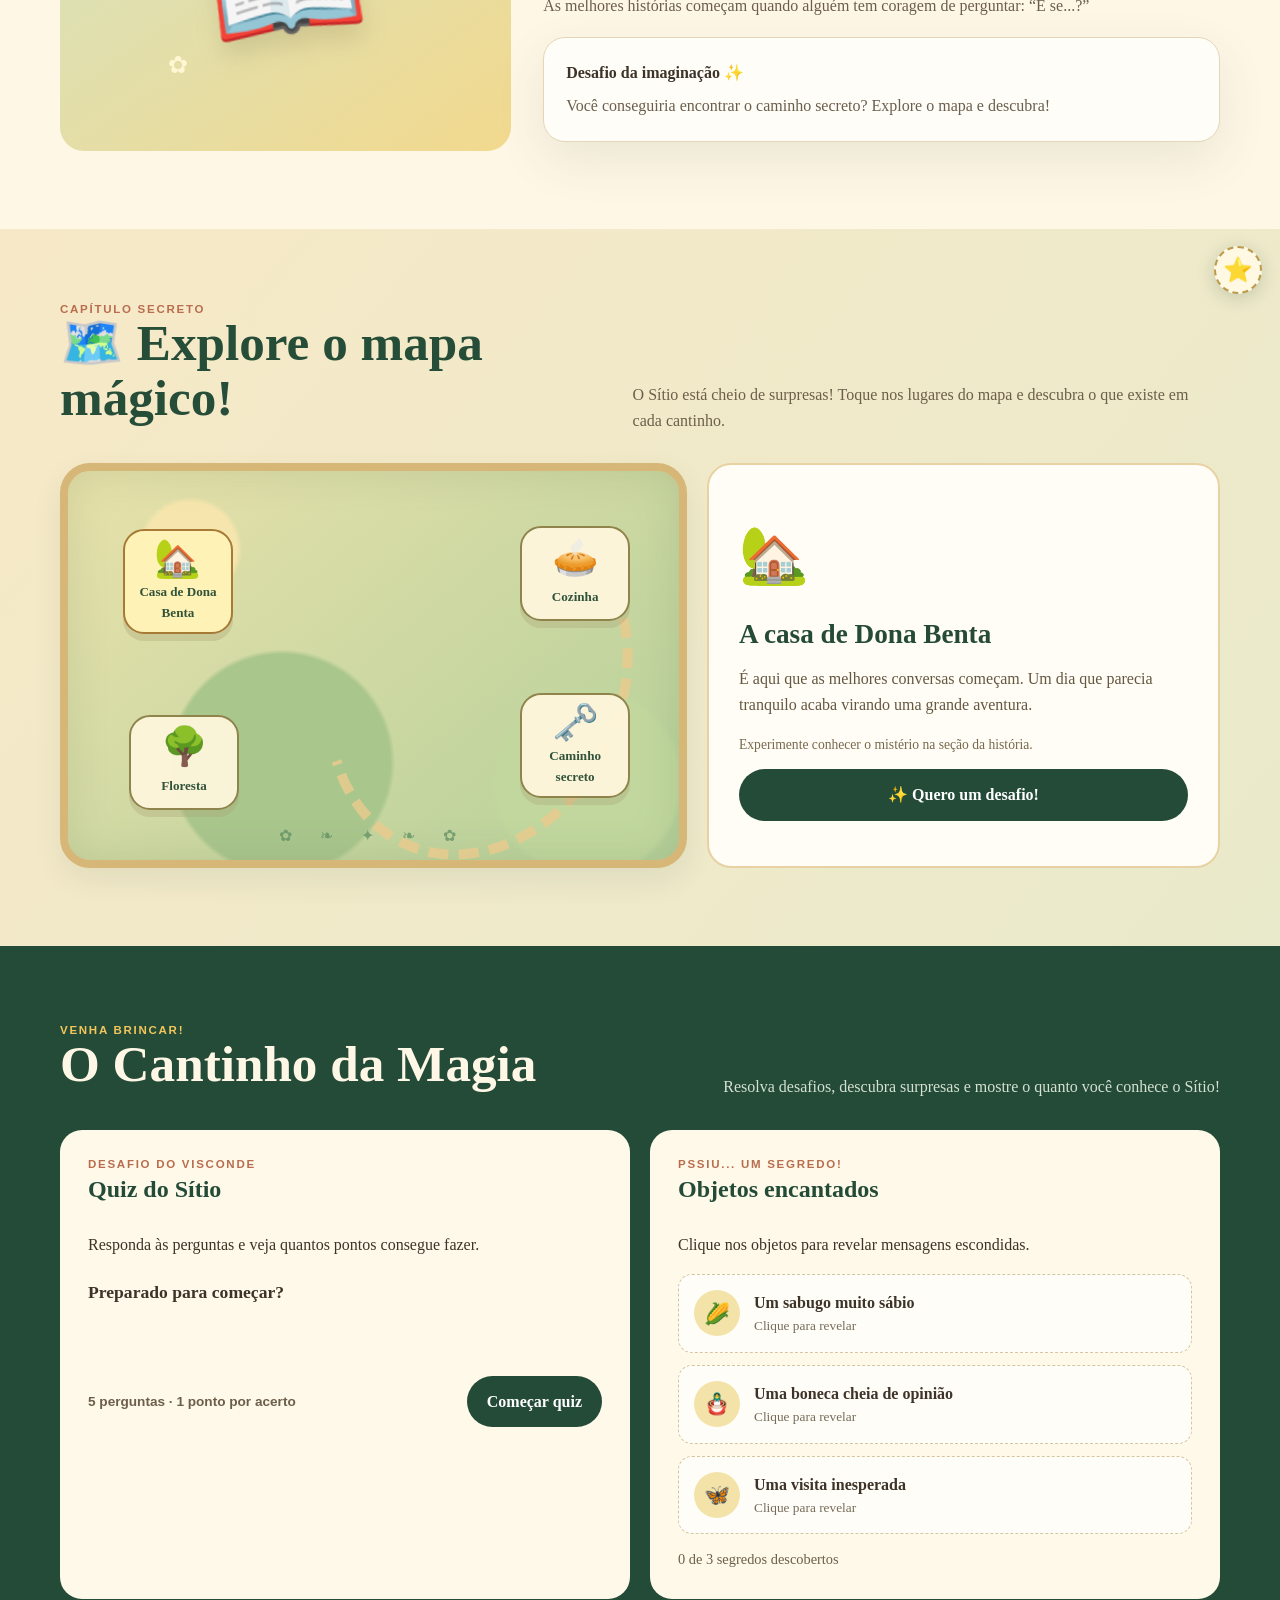
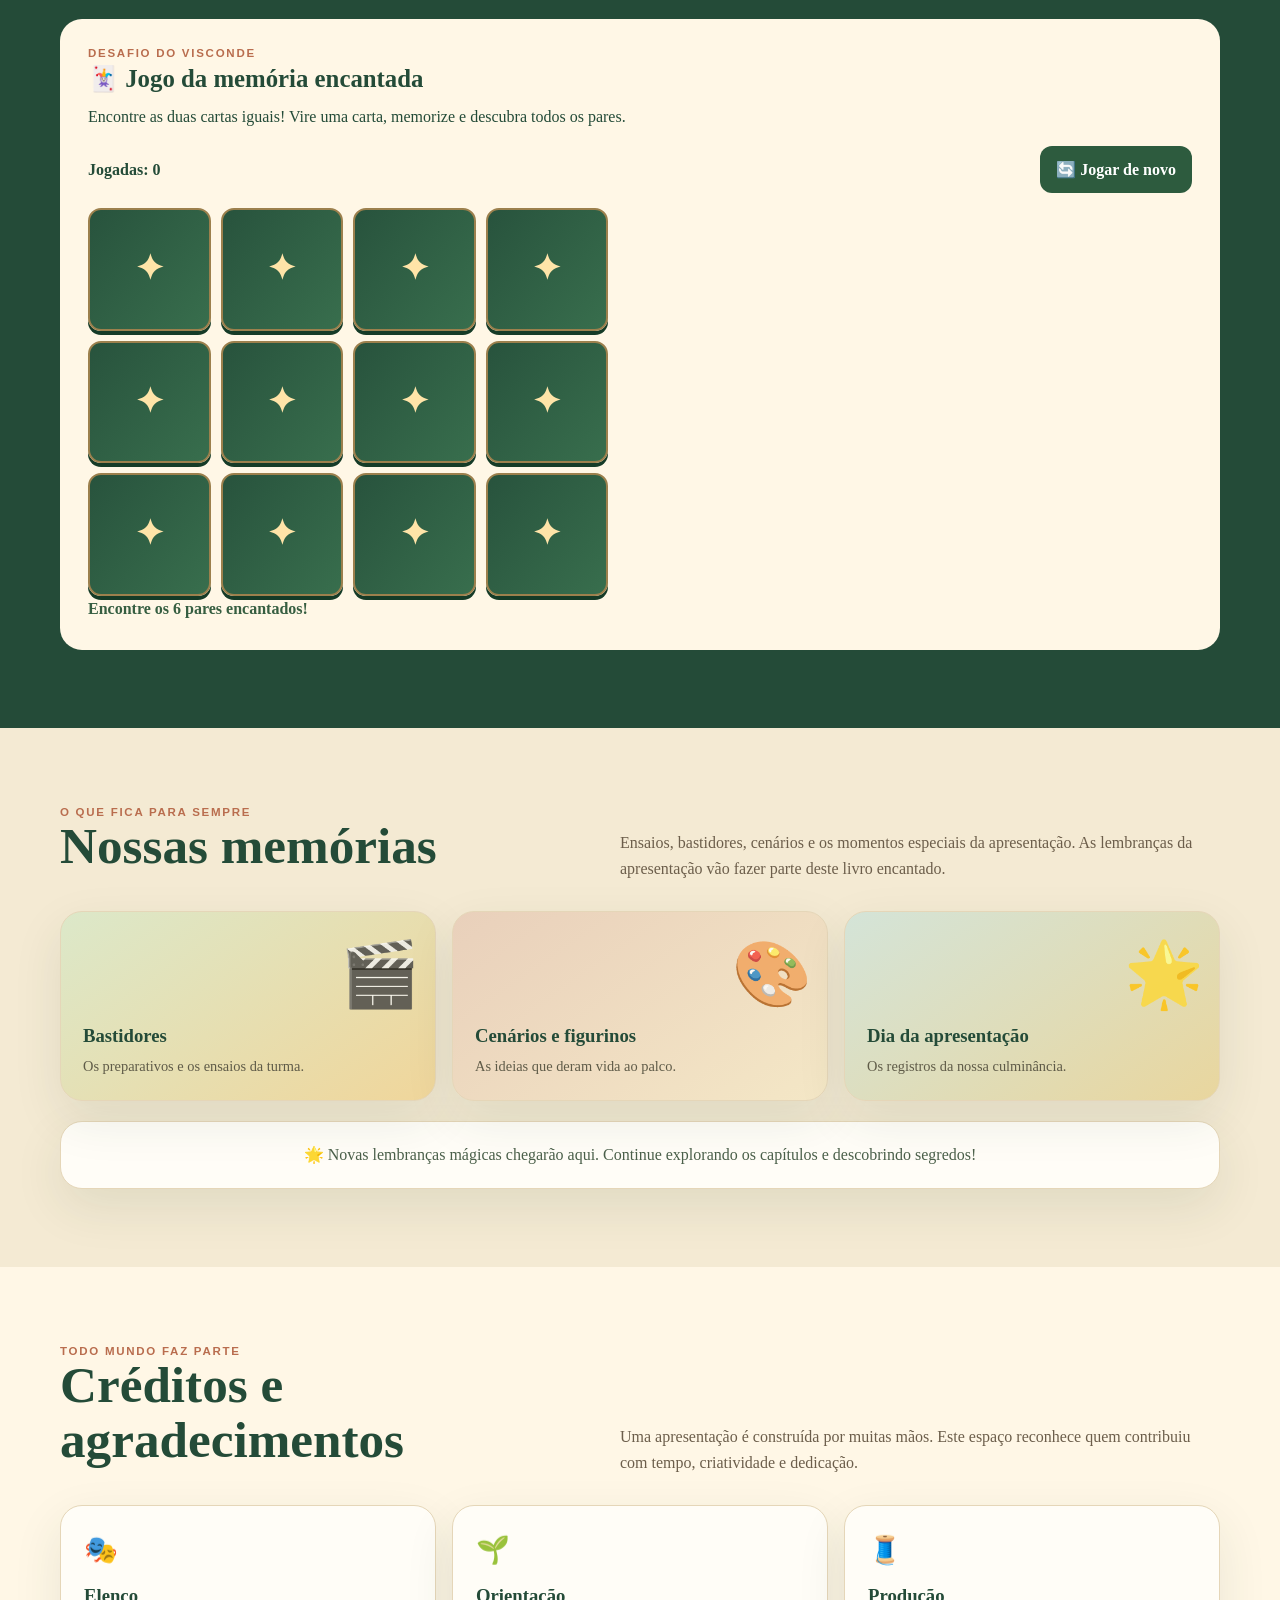
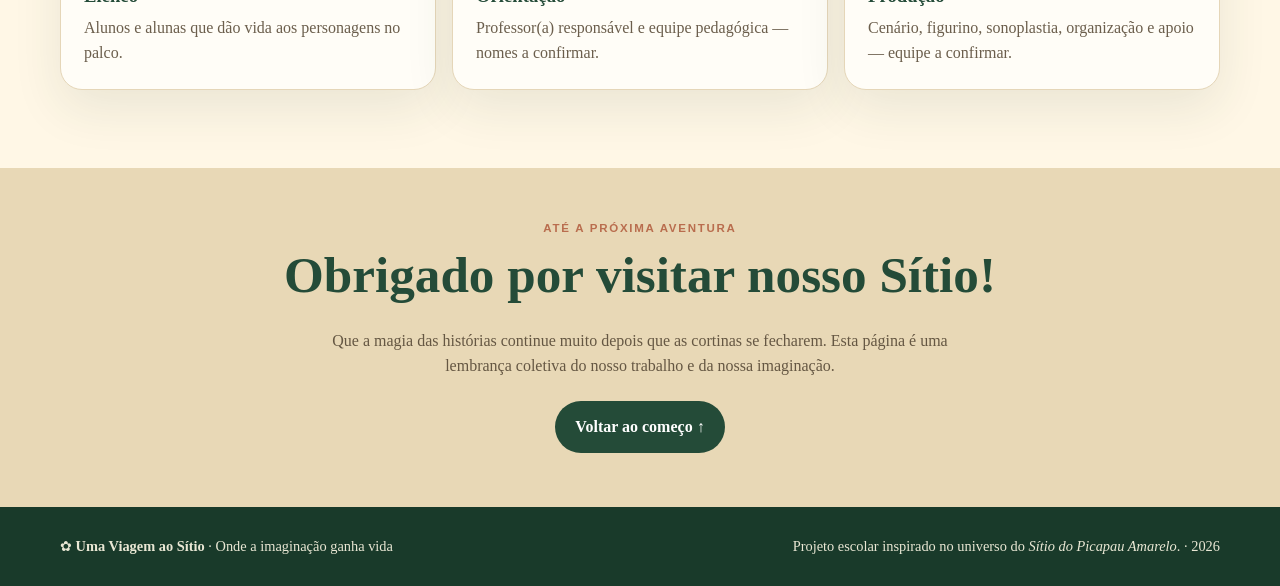
==== commit 231c4f38: "Criar experiência lúdica sem ficha técnica ou série escolar" ====
--- a/index.html
+++ b/index.html
@@ -4,8 +4,10 @@
 <meta charset="utf-8">
 <meta name="viewport" content="width=device-width, initial-scale=1">
 <meta name="theme-color" content="#244b38">
-<meta name="description" content="Uma experiência encantada para a culminância teatral do Sítio do Picapau Amarelo.">
-<title>O Sítio do Picapau Amarelo — Uma Aventura Mágica</title>
+<meta name="description" content="Entre no mundo encantado do Sítio do Picapau Amarelo: descubra personagens, explore o mapa, jogue e encontre segredos!">
+<title>Sítio do Picapau Amarelo — Abra o Livro Encantado</title>
+<link rel="stylesheet" href="/static/encantamento.css">
+<script src="/static/encantamento.js" defer></script>
 <style>
 :root{--forest:#244b38;--forest2:#35664a;--leaf:#78965c;--gold:#f2c65b;--cream:#fff7e6;--paper:#f8ecd2;--ink:#3d3328;--clay:#b96d4e;--line:#e5d6b8;--shadow:0 18px 50px #1e3b2a18}
 *{box-sizing:border-box}html{scroll-behavior:smooth;scroll-padding-top:90px}body{margin:0;background:var(--cream);color:var(--ink);font-family:Georgia,"Times New Roman",serif;line-height:1.6}button,input,textarea{font:inherit}button,a{ -webkit-tap-highlight-color:transparent}a{color:inherit}button{cursor:pointer}.skip{position:absolute;left:-999px}.skip:focus{left:12px;top:12px;background:white;padding:10px;z-index:100}
@@ -18,23 +20,33 @@
 </style>
 </head>
 <body>
+<div class="book-gate" id="bookGate" role="dialog" aria-modal="true" aria-labelledby="gateTitle" hidden>
+  <div class="book-gate-inner">
+    <div class="book-cover"><span class="cover-badge" aria-hidden="true">📖</span><h2 id="gateTitle">Sítio do Picapau Amarelo</h2><p>Uma Aventura Mágica</p></div>
+    <p class="book-gate-intro">Psiu... há um livro mágico esperando por você! Prepare-se para entrar numa história cheia de aventuras.</p>
+    <div class="book-gate-actions"><button class="book-open-btn" type="button" id="openBook">✨ Abrir o livro</button><button class="book-skip-btn" type="button" id="skipBook">Pular abertura</button></div>
+  </div>
+</div>
+<div class="magic-tools" aria-label="Ferramentas mágicas"><button type="button" id="questToggle" aria-expanded="false" aria-controls="questPanel">🗝️ <span id="questTracker">Selos 0/4</span></button><button type="button" id="soundToggle" aria-pressed="false">♫ Ligar som</button><label for="soundVolume">Volume</label><input id="soundVolume" type="range" min="0" max="100" value="35" aria-label="Volume da melodia"></div>
+<aside class="quest-popover" id="questPanel" hidden aria-label="Coleção de selos mágicos"><h2>🗝️ Meu passaporte mágico</h2><p id="questResult">Encontre os quatro símbolos escondidos nas páginas do Sítio.</p><ul class="quest-stamps" id="stampList"></ul><button type="button" class="quest-close" id="questClose">Voltar à aventura</button></aside>
 <a class="skip" href="#conteudo">Pular para o conteúdo</a>
 <header>
   <nav class="nav" aria-label="Navegação principal">
     <a class="brand" href="#inicio"><span class="brand-mark">✿</span><span>Uma Viagem ao Sítio</span></a>
     <button class="menu-toggle" id="menuToggle" aria-expanded="false" aria-controls="navLinks">☰ Menu</button>
     <div class="nav-links" id="navLinks">
-      <a href="#personagens">Personagens</a><a href="#historia">A história</a><a href="#magia">Cantinho da magia</a><a href="#memorias">Memórias</a><a href="#creditos">Créditos</a>
+      <a href="#personagens">Personagens</a><a href="#historia">A história</a><a href="#explorar">Mapa mágico</a><a href="#magia">Jogos</a><a href="#memorias">Memórias</a><a href="#creditos">Créditos</a>
     </div>
   </nav>
 </header>
 <main id="conteudo">
 <section class="hero" id="inicio">
+  <button class="collect-stamp" data-stamp="flor" type="button" aria-label="Descobrir selo: Flor da alegria">🌻</button>
   <div class="hero-inner">
     <div>
-      <div class="eyebrow">Peça teatral escolar · <span id="schoolYear">6º ano</span></div>
+      <div class="eyebrow">Entre nessa história ✨</div>
       <h1><span id="playTitle">O Sítio do Picapau Amarelo</span> <em>Uma aventura mágica.</em></h1>
-      <p>Um pergaminho misterioso, uma floresta cheia de surpresas e uma aventura em que amizade e imaginação fazem toda a diferença.</p>
+      <p>Uma casa encantada, um pergaminho misterioso e muitas surpresas. Você está pronto para descobrir os segredos do Sítio?</p>
       <div class="actions"><a class="btn btn-gold" href="#personagens">✦ Entrar no Sítio</a><a class="btn btn-outline" href="#magia">Descobrir surpresas ↓</a></div>
     </div>
     <div class="hero-art" aria-label="Ilustração decorativa de uma casa amarela no campo" role="img">
@@ -45,12 +57,10 @@
 </section>
 <section id="boas-vindas">
   <div class="wrap">
-    <div class="section-head"><div><div class="kicker">Entre, a casa é sua</div><h2>Tem sempre uma aventura esperando.</h2></div><p>Esta experiência foi criada para apresentar a aventura teatral do 6º ano, celebrando a imaginação, a amizade e a literatura brasileira.</p></div>
+    <div class="section-head"><div><div class="kicker">Entre, a casa é sua</div><h2>Tem sempre uma aventura esperando.</h2></div><p>Abra cada capítulo, conheça os moradores do Sítio e descubra quantas aventuras cabem em uma única história.</p></div>
     <div class="intro-grid">
-      <article class="paper-card welcome-card"><div class="kicker">Uma mensagem da turma</div><h3>O palco é só o começo!</h3><p id="welcomeMessage">Conheça os personagens do nosso espetáculo, descubra os mistérios do Sítio e divirta-se com jogos e segredos escondidos. A aventura está só começando!</p></article>
-      <article class="paper-card notice"><h3>Diário da culminância</h3><div class="notice-list">
-        <div class="notice-row"><div class="notice-icon">⏳</div><div><strong>Duração prevista</strong><small id="playDuration">30–40 minutos</small></div></div>
-        <div class="notice-row"><div class="notice-icon">🎨</div><div><strong>Gênero</strong><small id="playGenre">Comédia · Aventura · Fantasia</small></div></div>
+      <article class="paper-card welcome-card"><button class="collect-stamp" data-stamp="livro" type="button" aria-label="Descobrir selo: Livro da imaginação">📖</button><div class="kicker">Recado encantado</div><h3>O palco é só o começo!</h3><p id="welcomeMessage">Conheça os personagens do nosso espetáculo, descubra os mistérios do Sítio e divirta-se com jogos e segredos escondidos. A aventura está só começando!</p></article>
+      <article class="paper-card notice"><h3>Quando nos encontramos? ✨</h3><div class="notice-list">
         <div class="notice-row"><div class="notice-icon">📅</div><div><strong>Data da apresentação</strong><small id="eventDate">Em breve — data a confirmar</small></div></div>
         <div class="notice-row" id="eventTimeRow" style="display:none"><div class="notice-icon">🕒</div><div><strong>Horário da apresentação</strong><small id="eventTime"></small></div></div>
         <div class="notice-row"><div class="notice-icon">🎭</div><div><strong>Elenco e equipe</strong><small>Conheça as pessoas por trás da magia.</small></div></div>
@@ -61,19 +71,41 @@
 </section>
 <section class="characters" id="personagens">
   <div class="wrap">
-    <div class="section-head"><div><div class="kicker">Quem mora por aqui?</div><h2>Personagens do Sítio</h2></div><p>Conheça os 11 papéis previstos no roteiro, incluindo os dois narradores. Os nomes dos intérpretes serão divulgados quando forem confirmados.</p></div>
+    <div class="section-head"><div><div class="kicker">Quem mora por aqui?</div><h2>Personagens do Sítio</h2></div><p>Toque em cada personagem para descobrir uma curiosidade. Quem será o seu favorito?</p></div>
     <div class="cards" id="characterGrid"></div>
   </div>
 </section>
 <section id="historia">
   <div class="wrap story-grid">
     <div class="book-illustration" role="img" aria-label="Ilustração decorativa de um livro mágico"><span class="spark s1">✦</span><span class="spark s2">✧</span><span class="spark s3">✿</span><div class="open-book">📖</div></div>
-    <div class="story-copy"><div class="kicker">Era uma vez...</div><h2>Uma aventura mágica começa com um mistério.</h2><p id="storySynopsis">Um dia tranquilo no Sítio muda quando Narizinho e Pedrinho encontram um pergaminho misterioso perto da floresta. Ao lado de Emília e Visconde, eles partem em busca de respostas e encontram personagens inesperados pelo caminho. Mas o que será preciso para desvendar esse segredo?</p><p>Uma comédia de aventura e fantasia sobre amizade, trabalho em equipe, leitura e o poder da imaginação.</p><div class="paper-card"><strong>Sobre a montagem</strong><p style="margin:8px 0 0">Adaptação escolar original inspirada no universo do <em>Sítio do Picapau Amarelo</em>. Duração estimada: 30–40 minutos.</p></div></div>
+    <div class="story-copy"><button class="collect-stamp" data-stamp="chave" type="button" aria-label="Descobrir selo: Chave da curiosidade">🗝️</button><div class="kicker">Era uma vez...</div><h2>Uma aventura mágica começa com um mistério.</h2><p id="storySynopsis">Um dia tranquilo no Sítio muda quando Narizinho e Pedrinho encontram um pergaminho misterioso perto da floresta. Ao lado de Emília e Visconde, eles partem em busca de respostas e encontram personagens inesperados pelo caminho. Mas o que será preciso para desvendar esse segredo?</p><p>As melhores histórias começam quando alguém tem coragem de perguntar: “E se...?”</p><div class="paper-card"><strong>Desafio da imaginação ✨</strong><p style="margin:8px 0 0">Você conseguiria encontrar o caminho secreto? Explore o mapa e descubra!</p></div></div>
+  </div>
+</section>
+
+<section class="adventure" id="explorar">
+  <button class="collect-stamp" data-stamp="estrela" type="button" aria-label="Descobrir selo: Estrela da floresta">⭐</button>
+  <div class="wrap">
+    <div class="section-head"><div><div class="kicker">Capítulo secreto</div><h2>🗺️ Explore o mapa mágico!</h2></div><p>O Sítio está cheio de surpresas! Toque nos lugares do mapa e descubra o que existe em cada cantinho.</p></div>
+    <div class="adventure-layout">
+      <div class="adventure-map" aria-label="Mapa interativo do Sítio com quatro locais">
+        <button class="map-place" type="button" data-place="house" aria-pressed="true"><span aria-hidden="true">🏡</span>Casa de Dona Benta</button>
+        <button class="map-place" type="button" data-place="kitchen" aria-pressed="false"><span aria-hidden="true">🥧</span>Cozinha</button>
+        <button class="map-place" type="button" data-place="forest" aria-pressed="false"><span aria-hidden="true">🌳</span>Floresta</button>
+        <button class="map-place" type="button" data-place="path" aria-pressed="false"><span aria-hidden="true">🗝️</span>Caminho secreto</button>
+      </div>
+      <div class="map-info" aria-live="polite">
+        <span class="map-icon" id="mapIcon" aria-hidden="true">🏡</span>
+        <h3 id="mapTitle">A casa de Dona Benta</h3>
+        <p id="mapDescription">É aqui que as melhores conversas começam.</p>
+        <p class="map-hint" id="mapHint">Escolha um lugar no mapa!</p>
+        <a class="btn btn-dark" href="#magia">✨ Quero um desafio!</a>
+      </div>
+    </div>
   </div>
 </section>
 <section class="game-section" id="magia">
   <div class="wrap">
-    <div class="section-head"><div><div class="kicker" style="color:var(--gold)">Um pouco de encantamento</div><h2>O Cantinho da Magia</h2></div><p>Teste seus conhecimentos e encontre pequenos segredos escondidos pelo Sítio.</p></div>
+    <div class="section-head"><div><div class="kicker" style="color:var(--gold)">Venha brincar!</div><h2>O Cantinho da Magia</h2></div><p>Resolva desafios, descubra surpresas e mostre o quanto você conhece o Sítio!</p></div>
     <div class="game-grid">
       <article class="game-card">
         <div class="kicker">Desafio do Visconde</div><h3>Quiz do Sítio</h3><p>Responda às perguntas e veja quantos pontos consegue fazer.</p>
@@ -81,18 +113,25 @@
       </article>
       <article class="game-card"><div class="kicker">Pssiu... um segredo!</div><h3>Objetos encantados</h3><p>Clique nos objetos para revelar mensagens escondidas.</p><div class="secret-list" id="secretList"></div><p style="margin:14px 0 0;color:#6c5e4b;font-size:.9rem" id="secretCount" aria-live="polite">0 de 3 segredos descobertos</p></article>
     </div>
+
+    <div class="magic-memory">
+      <div class="kicker">Desafio do Visconde</div><h3>🃏 Jogo da memória encantada</h3>
+      <p>Encontre as duas cartas iguais! Vire uma carta, memorize e descubra todos os pares.</p>
+      <div class="memory-head"><strong id="memoryMoves">Jogadas: 0</strong><button class="memory-restart" id="memoryRestart" type="button">🔄 Jogar de novo</button></div>
+      <div id="memoryBoard" class="memory-board" aria-label="Cartas do jogo da memória"></div>
+      <p class="memory-status" id="memoryStatus" role="status" aria-live="polite"></p>
+    </div>
   </div>
 </section>
 <section class="gallery" id="memorias">
   <div class="wrap">
-    <div class="section-head"><div><div class="kicker">O que fica para sempre</div><h2>Nossas memórias</h2></div><p>Ensaios, bastidores, cenários e os momentos especiais da apresentação. Esta galeria está pronta para receber os registros autorizados.</p></div>
+    <div class="section-head"><div><div class="kicker">O que fica para sempre</div><h2>Nossas memórias</h2></div><p>Ensaios, bastidores, cenários e os momentos especiais da apresentação. As lembranças da apresentação vão fazer parte deste livro encantado.</p></div>
     <div class="gallery-grid">
       <article class="paper-card gallery-tile"><span class="big-emoji">🎬</span><h3>Bastidores</h3><p>Os preparativos e os ensaios da turma.</p></article>
       <article class="paper-card gallery-tile"><span class="big-emoji">🎨</span><h3>Cenários e figurinos</h3><p>As ideias que deram vida ao palco.</p></article>
       <article class="paper-card gallery-tile"><span class="big-emoji">🌟</span><h3>Dia da apresentação</h3><p>Os registros da nossa culminância.</p></article>
     </div>
-    <div class="paper-card gallery-upload"><div><strong>Pré-visualizar arquivos</strong><p>Escolha imagens ou vídeos para ver como ficam nesta página.</p><small>Esta prévia é local: os arquivos não são enviados nem salvos no site.</small></div><label class="upload-label">＋ Selecionar arquivos<input id="galleryFiles" type="file" accept="image/*,video/*" multiple></label></div>
-    <div class="preview-grid" id="previewGrid" aria-live="polite"></div>
+    <div class="paper-card gallery-note">🌟 Novas lembranças mágicas chegarão aqui. Continue explorando os capítulos e descobrindo segredos!</div>
   </div>
 </section>
 <section id="creditos">
@@ -107,7 +146,7 @@
 </section>
 <section class="closing"><div class="wrap"><div class="kicker">Até a próxima aventura</div><h2>Obrigado por visitar nosso Sítio!</h2><p>Que a magia das histórias continue muito depois que as cortinas se fecharem. Esta página é uma lembrança coletiva do nosso trabalho e da nossa imaginação.</p><a class="btn btn-dark" href="#inicio">Voltar ao começo ↑</a></div></section>
 </main>
-<footer><div class="footer-inner"><p>✿ <strong>Uma Viagem ao Sítio</strong> · Site da culminância teatral</p><p>Projeto escolar inspirado no universo do <em>Sítio do Picapau Amarelo</em>. <span id="year"></span></p></div></footer>
+<footer><div class="footer-inner"><p>✿ <strong>Uma Viagem ao Sítio</strong> · Onde a imaginação ganha vida</p><p>Projeto escolar inspirado no universo do <em>Sítio do Picapau Amarelo</em>. <span id="year"></span></p></div></footer>
 <div class="toast" id="toast" role="status" aria-live="polite"></div>
 <script>
 /* CONTEÚDO EDITÁVEL: atualize nomes, descrições, intérpretes, data e local neste bloco. */
@@ -150,9 +189,6 @@
     const data=await response.json();
     const update=(id,value)=>{if(typeof value==="string"&&value.trim()){document.getElementById(id).textContent=value.trim()}};
     update("playTitle",data.play_title);
-    update("schoolYear",data.school_year);
-    update("playDuration",data.duration);
-    update("playGenre",data.genre);
     update("welcomeMessage",data.welcome);
     update("storySynopsis",data.synopsis);
     update("eventDate",data.event_date);
@@ -188,8 +224,7 @@
 function answerQuestion(i,button){if(quizAnswered)return;quizAnswered=true;const item=siteContent.quiz[quizIndex];[...qAnswers.children].forEach((b,j)=>{b.disabled=true;if(j===item.correct)b.classList.add("correct")});if(i===item.correct){quizScore++;qFeedback.textContent="Isso mesmo! "+item.why}else{button.classList.add("wrong");qFeedback.textContent=item.why}qProgress.textContent=`Pergunta ${quizIndex+1} de ${siteContent.quiz.length} · Pontos: ${quizScore}`;qStart.disabled=false;}
 qStart.addEventListener("click",()=>{if(!quizStarted){quizStarted=true;quizIndex=0;quizScore=0;qStart.disabled=true;renderQuestion();return}if(!quizAnswered)return;if(quizIndex<siteContent.quiz.length-1){quizIndex++;renderQuestion()}else{qQuestion.textContent=`Você fez ${quizScore} de ${siteContent.quiz.length} pontos!`;qAnswers.innerHTML="";qFeedback.textContent=quizScore===siteContent.quiz.length?"Uma verdadeira enciclopédia do Sítio!":quizScore>=3?"Muito bem! Continue explorando o universo do Sítio.":"Toda aventura é uma chance de aprender algo novo. Tente novamente!";qProgress.textContent="Quiz concluído";qStart.textContent="Jogar novamente";qStart.disabled=false;quizStarted=false;const restart=()=>{quizIndex=0;quizScore=0;quizStarted=true;qStart.removeEventListener("click",restart);renderQuestion()};qStart.addEventListener("click",restart,{once:true})}});
 qStart.textContent="Começar quiz";qStart.disabled=false;
-const fileInput=document.getElementById("galleryFiles"),previewGrid=document.getElementById("previewGrid");let previewUrls=[];
-fileInput.addEventListener("change",()=>{previewUrls.forEach(URL.revokeObjectURL);previewUrls=[];previewGrid.innerHTML="";[...fileInput.files].slice(0,12).forEach(file=>{const url=URL.createObjectURL(file);previewUrls.push(url);let media;if(file.type.startsWith("video/")){media=document.createElement("video");media.controls=true;media.src=url}else if(file.type.startsWith("image/")){media=document.createElement("img");media.src=url;media.alt=file.name}else{return}media.title=file.name;previewGrid.appendChild(media)});if(fileInput.files.length>12)showToast("A prévia mostra até 12 arquivos por vez.");if(fileInput.files.length)showToast("Prévia local criada. Nada foi enviado ao servidor.")});
+/* Galeria preparada para receber registros autorizados em breve. */
 const menuToggle=document.getElementById("menuToggle"),navLinks=document.getElementById("navLinks");menuToggle.addEventListener("click",()=>{const open=navLinks.classList.toggle("open");menuToggle.setAttribute("aria-expanded",String(open))});navLinks.querySelectorAll("a").forEach(a=>a.addEventListener("click",()=>{navLinks.classList.remove("open");menuToggle.setAttribute("aria-expanded","false")}));
 let toastTimer;function showToast(message){const t=document.getElementById("toast");t.textContent=message;t.classList.add("show");clearTimeout(toastTimer);toastTimer=setTimeout(()=>t.classList.remove("show"),2600)}
 </script>
--- a/static/encantamento.css
+++ b/static/encantamento.css
@@ -0,0 +1,80 @@
+
+/* Capítulos encantados — componentes interativos da experiência */
+[hidden]{display:none!important}
+:focus-visible{outline:3px solid #edb948;outline-offset:4px}
+body.gate-open{overflow:hidden}
+.book-gate{position:fixed;inset:0;z-index:110;background:radial-gradient(circle at 50% 38%,#4a7251 0%,#153626 78%);display:grid;place-items:center;overflow:auto;padding:22px;text-align:center;color:#fff7de}
+.book-gate:before{content:"✦    ✧    ✦    ✧   ✦";position:absolute;top:8%;left:0;right:0;color:#e8c36b;font-size:clamp(2rem,5vw,4rem);letter-spacing:4vw;animation:magic-drift 8s ease-in-out infinite;pointer-events:none}
+.book-gate-inner{position:relative;max-width:680px;width:100%;display:flex;align-items:center;flex-direction:column;gap:18px}
+.book-cover{position:relative;width:min(350px,85vw);min-height:390px;border-radius:7px 26px 26px 7px;border:8px double #d9b66b;background:linear-gradient(120deg,#123f30,#2f6644 65%,#194a35);box-shadow:inset 18px 0 25px #092a2233,14px 18px 0 #d1c096,22px 24px 30px #071f17b0;display:flex;flex-direction:column;align-items:center;justify-content:center;padding:34px 24px;transform:perspective(900px) rotateY(-9deg);transition:transform .8s ease,opacity .6s}
+.book-cover:before,.book-cover:after{content:"❧";font-size:2rem;color:#ecc36b;display:block}
+.book-cover h2{color:#fff4cf;font-size:clamp(2rem,6vw,2.75rem);line-height:1.08;margin:14px 0}
+.book-cover p{font-family:Georgia,serif;color:#f5e3b5;margin:12px 0}
+.book-cover .cover-badge{font-size:3.7rem;filter:drop-shadow(0 2px 6px #0a271b)}
+.book-gate-intro{max-width:480px;color:#f7edce;font-size:1.05rem;margin:0}
+.book-gate-actions{display:flex;justify-content:center;gap:12px;flex-wrap:wrap}
+.book-open-btn,.book-skip-btn{border-radius:999px;padding:13px 22px;min-height:48px;font-weight:800;border:2px solid #e6c477}
+.book-open-btn{background:#f3d078;color:#234432;box-shadow:0 5px 0 #b79043}
+.book-open-btn:hover{transform:translateY(-2px)}
+.book-skip-btn{background:transparent;color:#fff1cd}
+.book-gate.is-opening .book-cover{transform:perspective(900px) rotateY(-75deg) scale(.9);opacity:0}
+.book-gate.is-opening{animation:gate-disappear .75s ease forwards}
+@keyframes gate-disappear{70%{opacity:1}100%{opacity:0;visibility:hidden}}
+@keyframes magic-drift{50%{transform:translateY(15px);opacity:.5}}
+.magic-tools{position:fixed;right:16px;bottom:16px;z-index:35;display:flex;align-items:center;gap:8px;padding:8px;border:2px solid #e5c879;border-radius:999px;background:#fff9ebf2;box-shadow:0 8px 28px #1b3b2a33;backdrop-filter:blur(8px)}
+.magic-tools button{border:0;border-radius:999px;padding:10px 13px;min-height:42px;background:#2c5d40;color:white;font-weight:700;font-size:.88rem}
+.magic-tools button:hover{background:#1d4732}
+.magic-tools label{font-size:.75rem;color:#345c41;font-weight:700}
+.magic-tools input[type=range]{width:68px;accent-color:#376b48}
+.quest-popover{position:fixed;bottom:88px;right:16px;z-index:34;width:min(350px,calc(100vw - 32px));background:#fff8e8;border:2px solid #c99d55;border-radius:18px;padding:22px;box-shadow:0 15px 55px #1c402c45}
+.quest-popover h2{color:#244b38;font-size:1.4rem;margin:0 0 4px}
+.quest-popover p{margin:0 0 10px;color:#67573d}
+.quest-stamps{list-style:none;padding:0;margin:14px 0;display:grid;gap:8px}
+.quest-stamps li{display:flex;align-items:center;gap:10px;border:1px solid #e6d7b4;border-radius:12px;padding:8px 10px;color:#604d37}
+.quest-stamps li.is-found{background:#e5f0dd;border-color:#8ab278;color:#244b38}
+.quest-stamps .stamp-icon{font-size:1.45rem;filter:grayscale(1);opacity:.6}
+.quest-stamps li.is-found .stamp-icon{filter:none;opacity:1}
+.quest-close{background:#315f40;color:white;border:0;border-radius:10px;padding:9px 12px;cursor:pointer}
+.collect-stamp{position:absolute;right:18px;top:17px;z-index:3;min-width:48px;min-height:48px;background:#fff8e3;border:2px dashed #bd9a4b;border-radius:50%;box-shadow:0 4px 18px #1b3b2a30;font-size:1.5rem;transition:transform .2s;cursor:pointer}
+.collect-stamp:hover{transform:scale(1.12) rotate(-8deg)}
+.collect-stamp.is-found{background:#dbeacc;border-style:solid}
+.hero,.welcome-card,.story-copy,.adventure{position:relative}
+.story-copy .collect-stamp{top:-30px;right:0}
+.section-chapter{font-size:.73rem;letter-spacing:.16em;color:#9b7334;font-weight:800;text-transform:uppercase;margin-bottom:10px;display:inline-block}
+.chapter-ribbon{position:absolute;top:14px;left:calc(50% - 50px);opacity:.08;font-size:6rem;pointer-events:none}
+.adventure{background:linear-gradient(130deg,#f7e9c7,#e9eacb);padding-top:74px}
+.adventure .section-head h2{color:#254d38}
+.adventure-layout{display:grid;grid-template-columns:1.1fr .9fr;gap:20px}
+.adventure-map{min-height:405px;border:8px solid #d7b778;border-radius:30px;position:relative;overflow:hidden;background:radial-gradient(circle at 20% 20%,#f6e6ad 0 8%,transparent 9%),radial-gradient(circle at 85% 80%,#c1d79e 0 15%,transparent 16%),radial-gradient(circle at 35% 75%,#a9c68d 0 22%,transparent 23%),linear-gradient(140deg,#e8e1ab,#b5d09a);box-shadow:inset 0 0 40px #69835733,0 12px 30px #1e3b2a14}
+.adventure-map:before{content:"";position:absolute;top:8%;left:43%;width:45%;height:88%;border:10px dashed #e8cb8e;border-left-color:transparent;border-top-color:transparent;border-radius:50%;transform:rotate(25deg);opacity:.85;pointer-events:none}
+.adventure-map:after{content:"✿  ❧  ✦  ❧  ✿";position:absolute;bottom:12px;left:16px;right:16px;text-align:center;color:#5a8a5d;letter-spacing:12px;opacity:.7;pointer-events:none}
+.map-place{position:absolute;z-index:1;width:110px;min-height:95px;border:2px solid #8f844c;border-radius:21px;background:#fff7dded;color:#31533b;display:grid;gap:4px;place-items:center;padding:9px;box-shadow:0 7px 0 #a7a27755;transition:transform .2s,background .2s;font-weight:bold;font-size:.82rem}
+.map-place span{font-size:2.35rem;line-height:1}
+.map-place:hover,.map-place[aria-pressed=true]{transform:translateY(-5px);background:#fff2b6;border-color:#a77a36}
+.map-place[data-place=house]{top:16%;left:9%}
+.map-place[data-place=kitchen]{top:14%;right:8%}
+.map-place[data-place=forest]{bottom:13%;left:10%}
+.map-place[data-place=path]{bottom:16%;right:8%}
+.map-info{padding:30px;background:#fffdf5;border:2px solid #e8d2a4;border-radius:24px;display:flex;flex-direction:column;justify-content:center}
+.map-info .map-icon{font-size:3.5rem;margin-bottom:12px}
+.map-info h3{font-size:1.7rem;color:#254b37;margin-bottom:10px}
+.map-info p{color:#655741}
+.map-info .map-hint{font-size:.85rem;color:#78684d}
+.magic-memory{margin-top:20px;border-radius:22px;background:#fff7e6;padding:28px;color:#244b38}
+.magic-memory h3{font-size:1.55rem;margin-bottom:5px}
+.memory-head{display:flex;justify-content:space-between;gap:12px;align-items:center;flex-wrap:wrap;margin-bottom:15px}
+.memory-board{display:grid;grid-template-columns:repeat(4,minmax(0,1fr));gap:10px;max-width:520px}
+.memory-card{aspect-ratio:1;border:2px solid #9c804d;border-radius:13px;background:linear-gradient(130deg,#28533d,#386e4d);color:#ffe4a8;font-size:clamp(1.2rem,4vw,2.2rem);font-weight:bold;box-shadow:0 4px 0 #153b27;display:grid;place-items:center;transition:transform .2s,background .2s;min-height:58px}
+.memory-card:hover:not(:disabled){transform:translateY(-3px)}
+.memory-card.is-up{background:#f5e4aa;color:#284c35}
+.memory-card.is-matched{background:#cae3bd;color:#244c37;border-color:#4d8b5c}
+.memory-card:disabled{cursor:default}
+.memory-restart{border-radius:12px;border:0;background:#2d5b3e;color:white;padding:11px 16px;font-weight:bold}
+.memory-status{min-height:26px;margin:0;color:#365e41;font-weight:bold}
+.funfact-btn{border:1px solid #63896d;background:#e9f0df;border-radius:999px;padding:9px 12px;color:#234e36;font-weight:bold;width:100%;text-align:center;margin-top:12px}
+.funfact{padding:12px;margin:10px 0 0;background:#f7eac4;border-radius:12px;color:#55452c;font-size:.92rem}
+.gallery-note{padding:20px 24px;margin-top:20px;background:#fffdf6;text-align:center;color:#4b604a}
+.magic-prompt{font-size:.86rem;color:#47634a;font-weight:bold;margin:0}
+@media(max-width:850px){.adventure-layout{grid-template-columns:1fr}.adventure-map{min-height:370px}.map-info{min-height:210px}}
+@media(max-width:620px){.book-cover{min-height:340px}.book-cover h2{font-size:2rem}.book-gate-intro{font-size:.95rem}.magic-tools{right:8px;left:8px;bottom:8px;justify-content:center;border-radius:18px}.magic-tools label{display:none}.quest-popover{right:8px;bottom:84px}.map-place{width:94px;min-height:84px;font-size:.7rem}.map-place span{font-size:2rem}.adventure-map{min-height:350px}.memory-board{gap:7px}.magic-memory{padding:20px}}
+@media(prefers-reduced-motion:reduce){.book-cover,.book-gate,.collect-stamp,.map-place,.memory-card{animation:none!important;transition:none!important}}
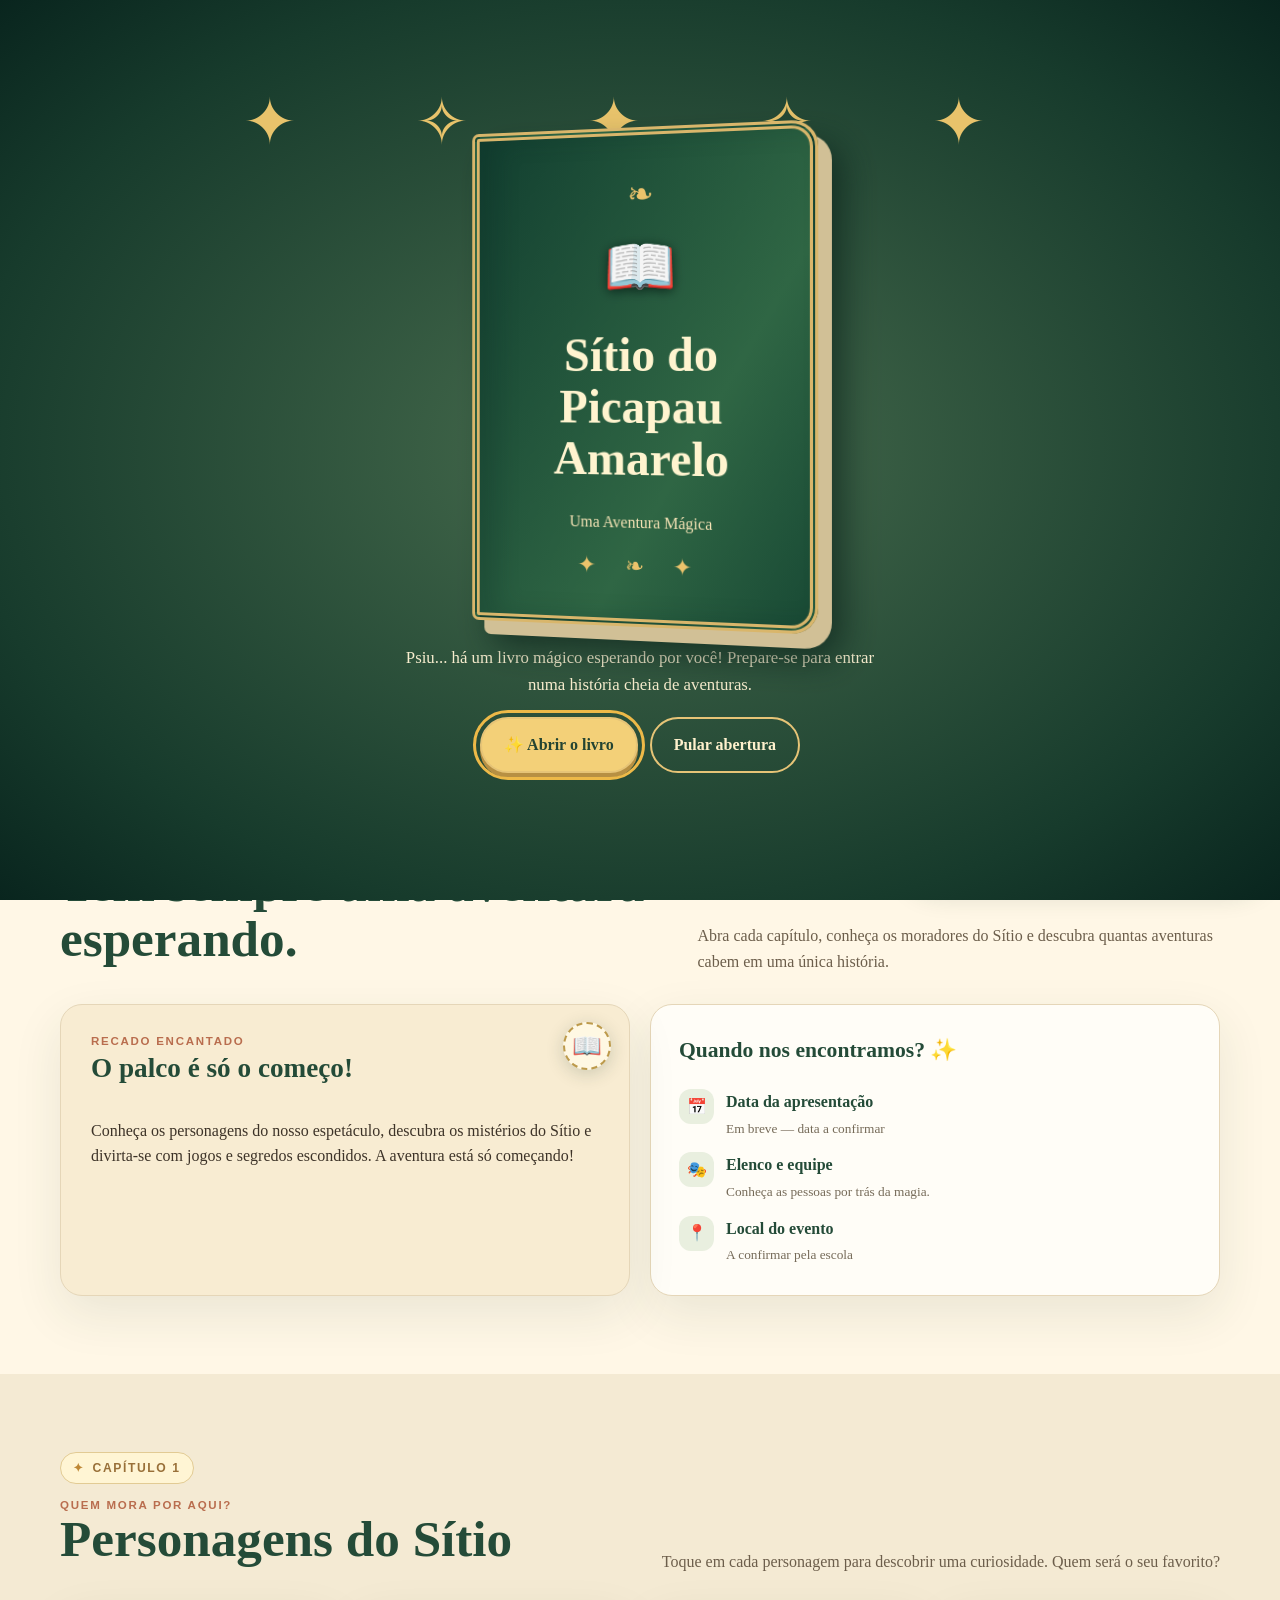
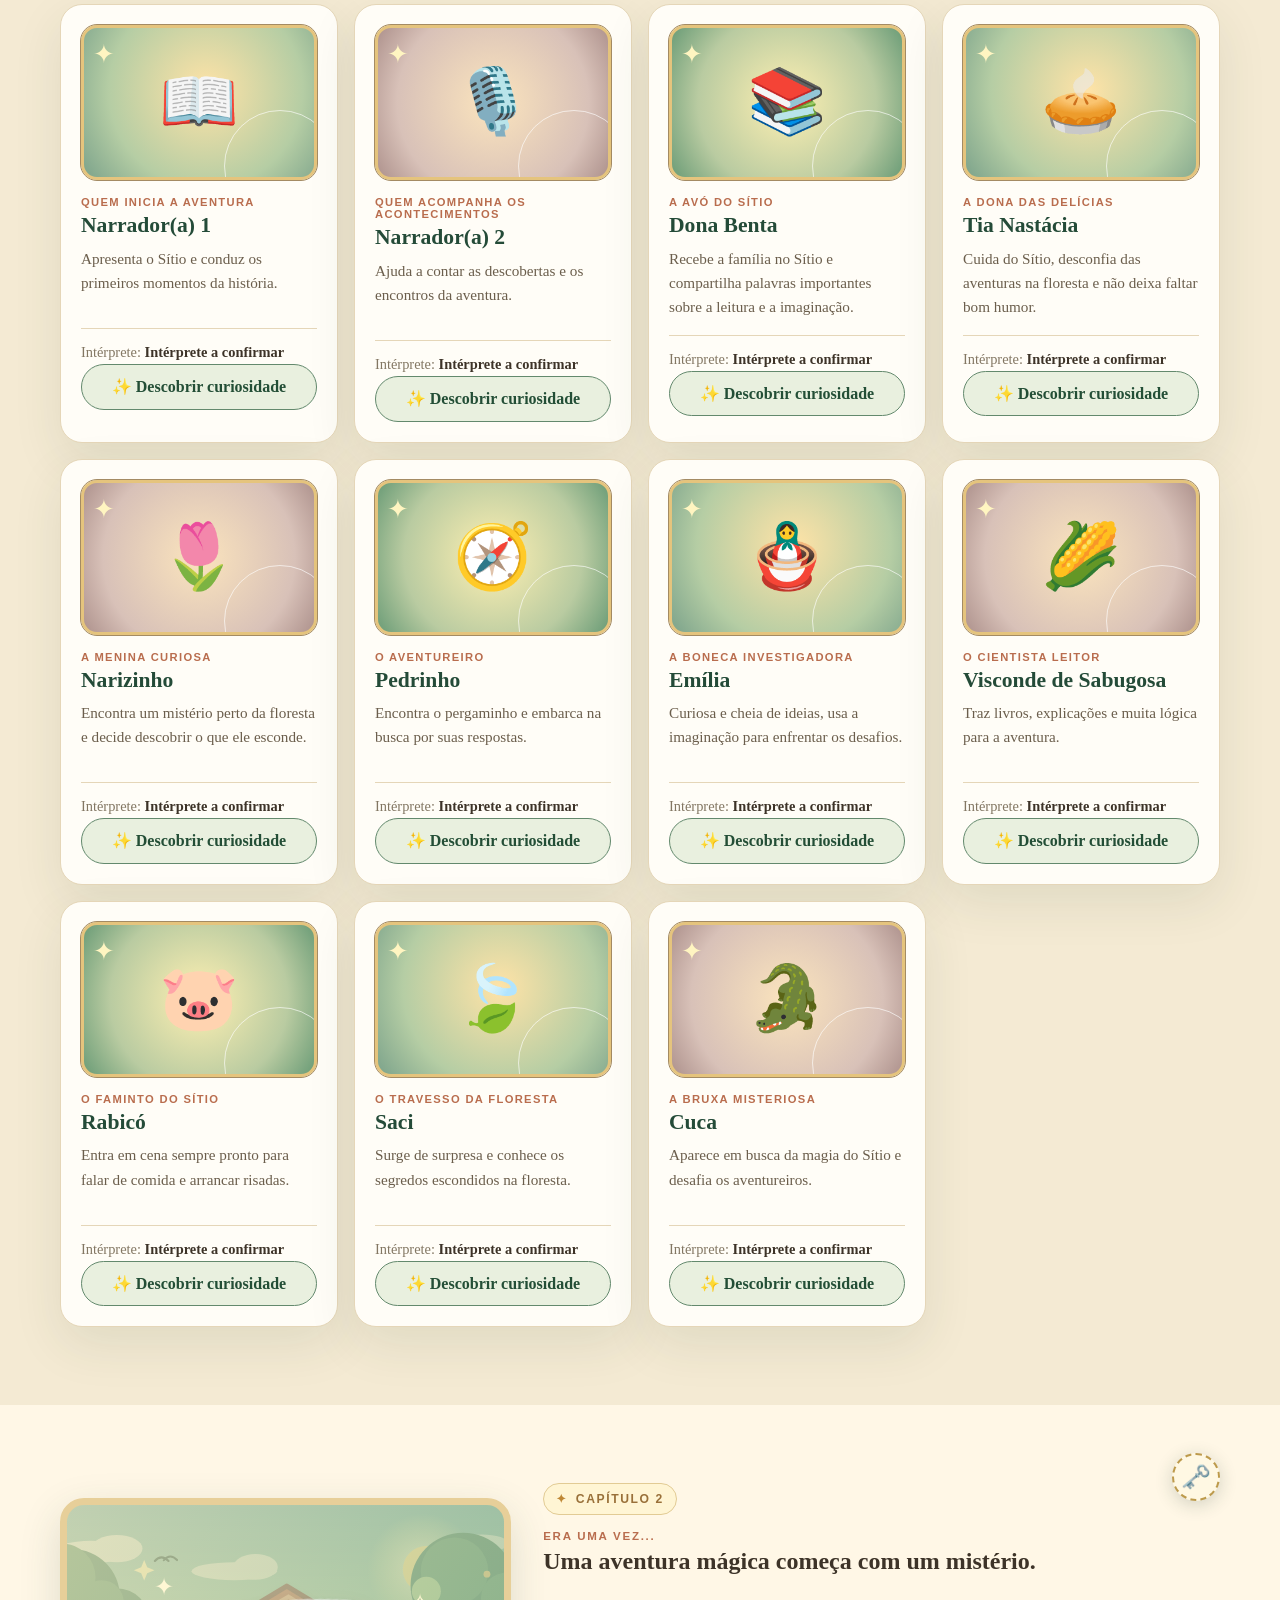
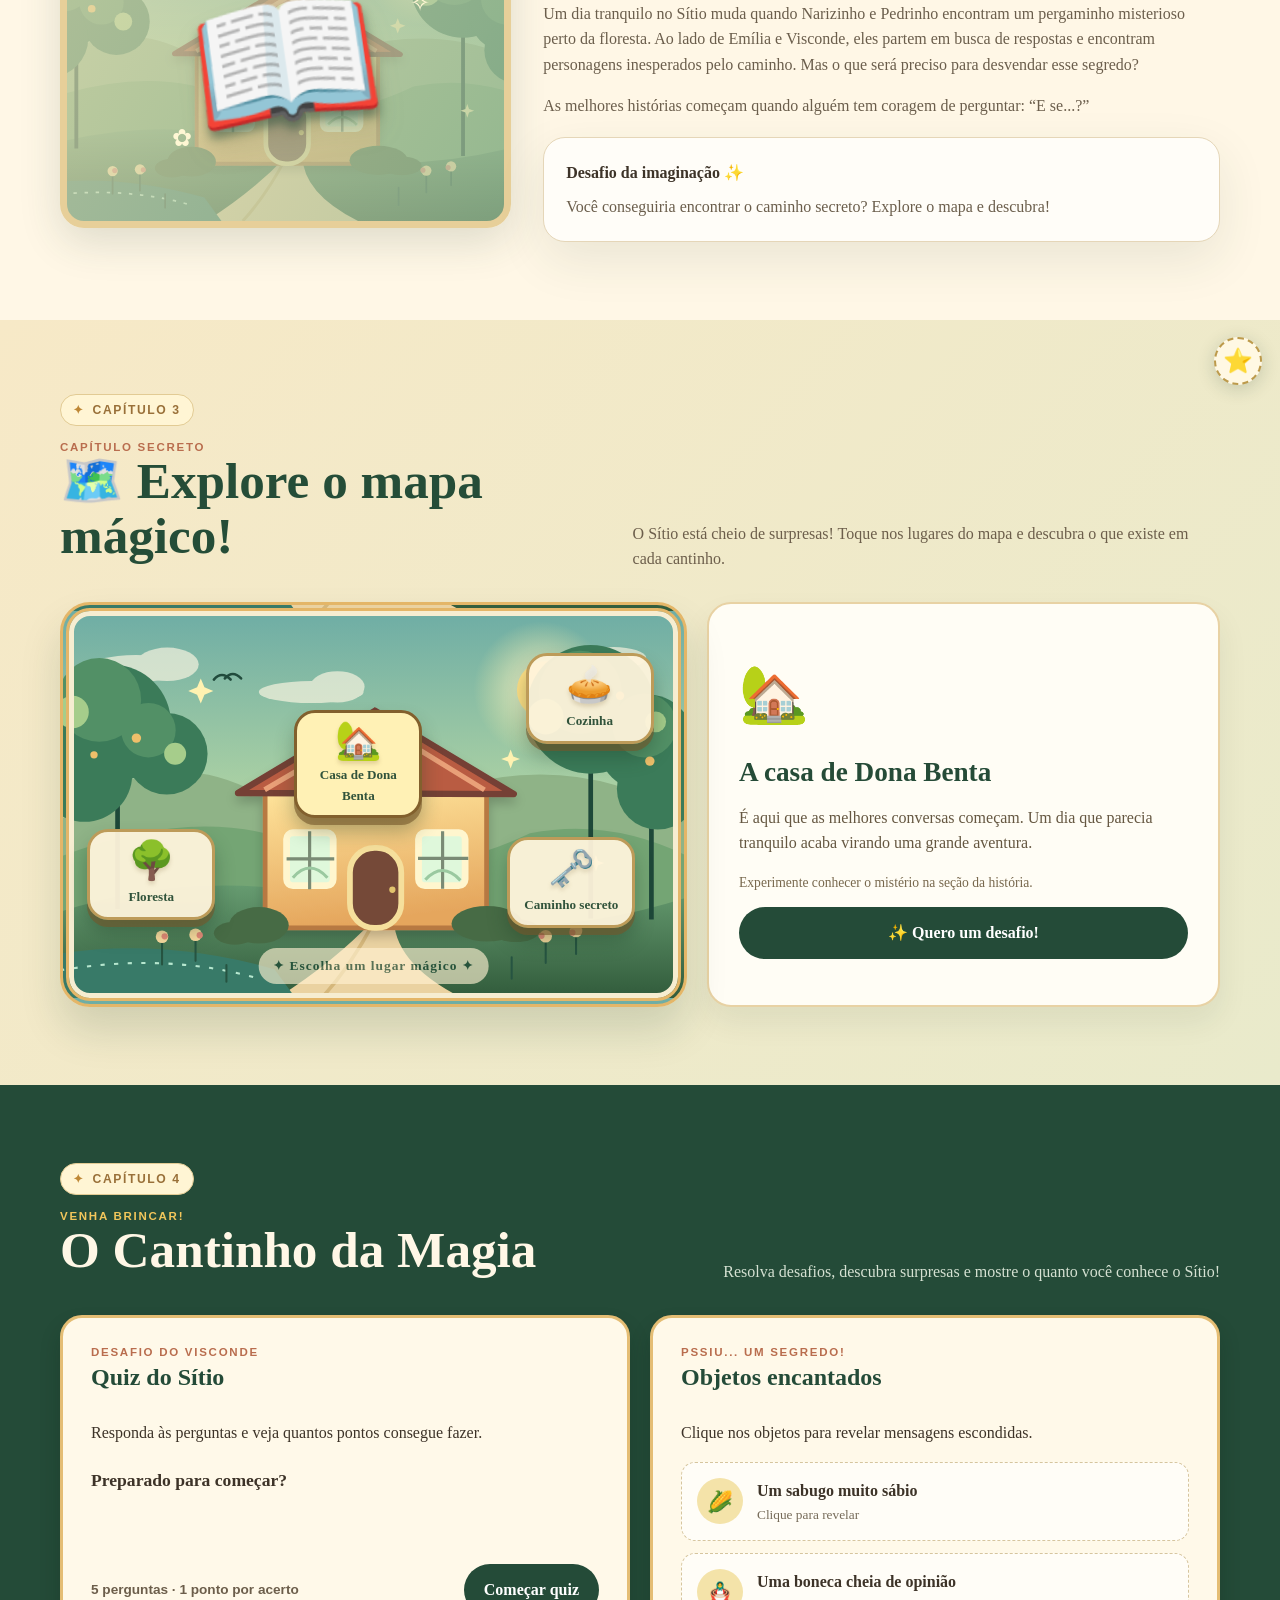
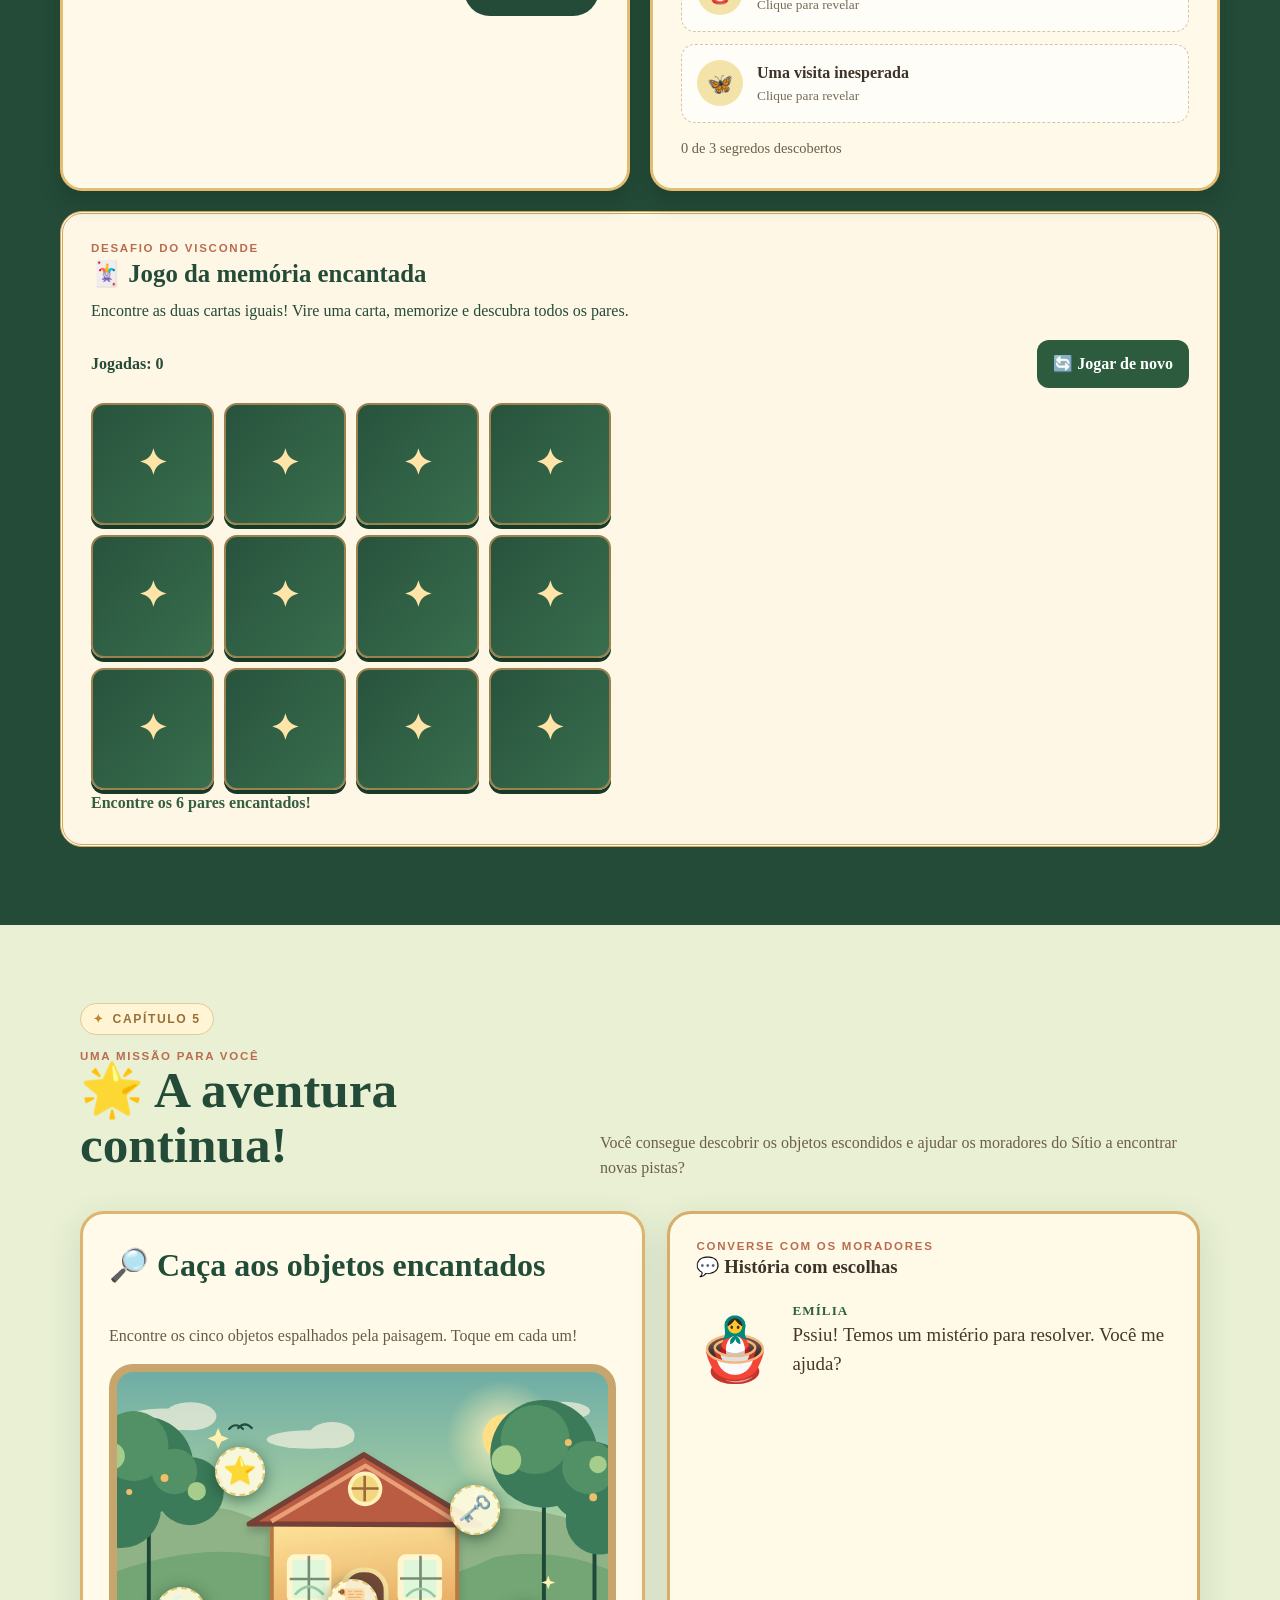
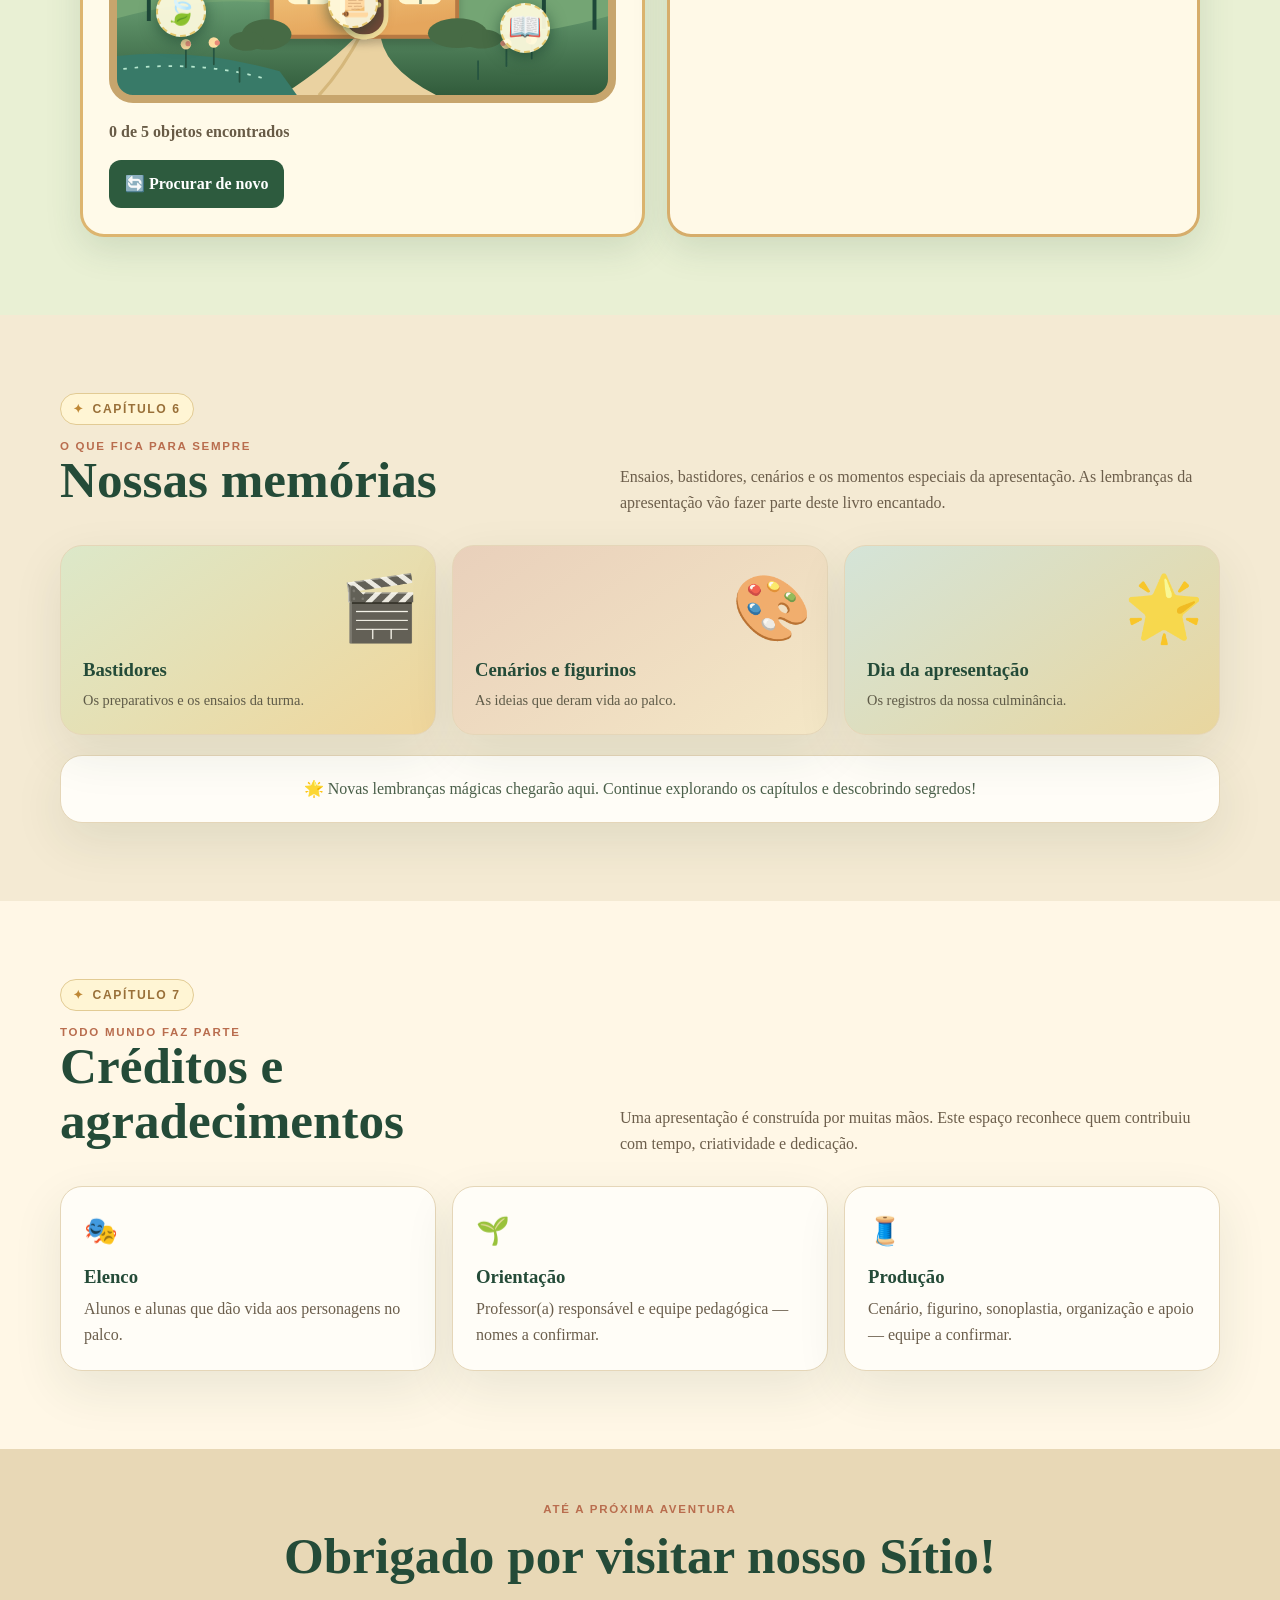
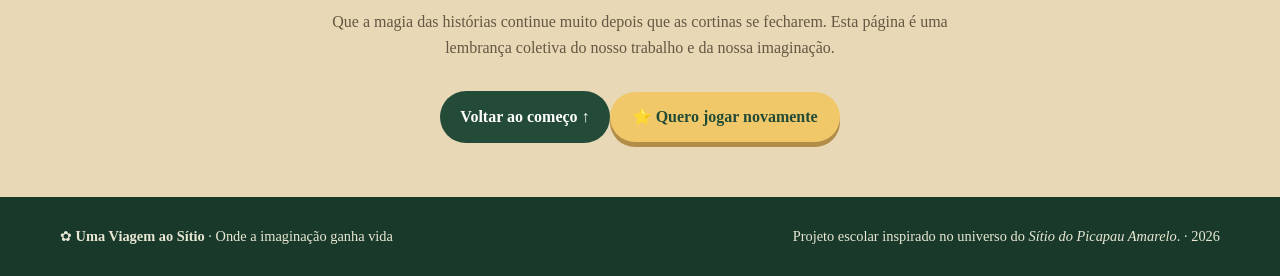
==== commit 9be638e8: "Integrar cenário original, capítulos, caça aos objetos e história interativa" ====
--- a/index.html
+++ b/index.html
@@ -8,6 +8,7 @@
 <title>Sítio do Picapau Amarelo — Abra o Livro Encantado</title>
 <link rel="stylesheet" href="/static/encantamento.css">
 <script src="/static/encantamento.js" defer></script>
+<script src="/static/aventura-extra.js" defer></script>
 <style>
 :root{--forest:#244b38;--forest2:#35664a;--leaf:#78965c;--gold:#f2c65b;--cream:#fff7e6;--paper:#f8ecd2;--ink:#3d3328;--clay:#b96d4e;--line:#e5d6b8;--shadow:0 18px 50px #1e3b2a18}
 *{box-sizing:border-box}html{scroll-behavior:smooth;scroll-padding-top:90px}body{margin:0;background:var(--cream);color:var(--ink);font-family:Georgia,"Times New Roman",serif;line-height:1.6}button,input,textarea{font:inherit}button,a{ -webkit-tap-highlight-color:transparent}a{color:inherit}button{cursor:pointer}.skip{position:absolute;left:-999px}.skip:focus{left:12px;top:12px;background:white;padding:10px;z-index:100}
@@ -35,7 +36,7 @@
     <a class="brand" href="#inicio"><span class="brand-mark">✿</span><span>Uma Viagem ao Sítio</span></a>
     <button class="menu-toggle" id="menuToggle" aria-expanded="false" aria-controls="navLinks">☰ Menu</button>
     <div class="nav-links" id="navLinks">
-      <a href="#personagens">Personagens</a><a href="#historia">A história</a><a href="#explorar">Mapa mágico</a><a href="#magia">Jogos</a><a href="#memorias">Memórias</a><a href="#creditos">Créditos</a>
+      <a href="#personagens">Personagens</a><a href="#historia">A história</a><a href="#explorar">Mapa mágico</a><a href="#magia">Jogos</a><a href="#desafios">Missões</a><a href="#memorias">Memórias</a><a href="#creditos">Créditos</a>
     </div>
   </nav>
 </header>
@@ -44,15 +45,12 @@
   <button class="collect-stamp" data-stamp="flor" type="button" aria-label="Descobrir selo: Flor da alegria">🌻</button>
   <div class="hero-inner">
     <div>
-      <div class="eyebrow">Entre nessa história ✨</div>
+      <div class="eyebrow">✨ Onde cada página guarda uma surpresa ✨</div>
       <h1><span id="playTitle">O Sítio do Picapau Amarelo</span> <em>Uma aventura mágica.</em></h1>
       <p>Uma casa encantada, um pergaminho misterioso e muitas surpresas. Você está pronto para descobrir os segredos do Sítio?</p>
-      <div class="actions"><a class="btn btn-gold" href="#personagens">✦ Entrar no Sítio</a><a class="btn btn-outline" href="#magia">Descobrir surpresas ↓</a></div>
-    </div>
-    <div class="hero-art" aria-label="Ilustração decorativa de uma casa amarela no campo" role="img">
-      <div class="sun"></div><span class="leaf l1">✿</span><span class="leaf l2">✦</span><span class="leaf l3">❧</span>
-      <div class="house"><div class="roof"></div><div class="window left"></div><div class="window right"></div><div class="door"></div><div class="path"></div></div>
-    </div>
+      <div class="actions"><a class="btn btn-gold" href="#explorar">🗺️ Começar a aventura</a><a class="btn btn-outline" href="#personagens">✨ Conhecer a turma</a></div>
+    </div>
+    <div class="hero-art"><img class="hero-scene" src="/static/cenario-encantado.svg" width="1200" height="740" alt="Ilustração da casinha amarela do Sítio cercada por árvores, flores e um caminho encantado"><span class="hero-scene-spark" aria-hidden="true">✦</span><span class="float-star a" aria-hidden="true">✧</span><span class="float-star b" aria-hidden="true">✧</span></div>
   </div>
 </section>
 <section id="boas-vindas">
@@ -71,21 +69,21 @@
 </section>
 <section class="characters" id="personagens">
   <div class="wrap">
-    <div class="section-head"><div><div class="kicker">Quem mora por aqui?</div><h2>Personagens do Sítio</h2></div><p>Toque em cada personagem para descobrir uma curiosidade. Quem será o seu favorito?</p></div>
+    <div class="section-head"><div><span class="chapter-marker">Capítulo 1</span><div class="kicker">Quem mora por aqui?</div><h2>Personagens do Sítio</h2></div><p>Toque em cada personagem para descobrir uma curiosidade. Quem será o seu favorito?</p></div>
     <div class="cards" id="characterGrid"></div>
   </div>
 </section>
 <section id="historia">
   <div class="wrap story-grid">
     <div class="book-illustration" role="img" aria-label="Ilustração decorativa de um livro mágico"><span class="spark s1">✦</span><span class="spark s2">✧</span><span class="spark s3">✿</span><div class="open-book">📖</div></div>
-    <div class="story-copy"><button class="collect-stamp" data-stamp="chave" type="button" aria-label="Descobrir selo: Chave da curiosidade">🗝️</button><div class="kicker">Era uma vez...</div><h2>Uma aventura mágica começa com um mistério.</h2><p id="storySynopsis">Um dia tranquilo no Sítio muda quando Narizinho e Pedrinho encontram um pergaminho misterioso perto da floresta. Ao lado de Emília e Visconde, eles partem em busca de respostas e encontram personagens inesperados pelo caminho. Mas o que será preciso para desvendar esse segredo?</p><p>As melhores histórias começam quando alguém tem coragem de perguntar: “E se...?”</p><div class="paper-card"><strong>Desafio da imaginação ✨</strong><p style="margin:8px 0 0">Você conseguiria encontrar o caminho secreto? Explore o mapa e descubra!</p></div></div>
+    <div class="story-copy"><span class="chapter-marker">Capítulo 2</span><button class="collect-stamp" data-stamp="chave" type="button" aria-label="Descobrir selo: Chave da curiosidade">🗝️</button><div class="kicker">Era uma vez...</div><h2>Uma aventura mágica começa com um mistério.</h2><p id="storySynopsis">Um dia tranquilo no Sítio muda quando Narizinho e Pedrinho encontram um pergaminho misterioso perto da floresta. Ao lado de Emília e Visconde, eles partem em busca de respostas e encontram personagens inesperados pelo caminho. Mas o que será preciso para desvendar esse segredo?</p><p>As melhores histórias começam quando alguém tem coragem de perguntar: “E se...?”</p><div class="paper-card"><strong>Desafio da imaginação ✨</strong><p style="margin:8px 0 0">Você conseguiria encontrar o caminho secreto? Explore o mapa e descubra!</p></div></div>
   </div>
 </section>
 
 <section class="adventure" id="explorar">
   <button class="collect-stamp" data-stamp="estrela" type="button" aria-label="Descobrir selo: Estrela da floresta">⭐</button>
   <div class="wrap">
-    <div class="section-head"><div><div class="kicker">Capítulo secreto</div><h2>🗺️ Explore o mapa mágico!</h2></div><p>O Sítio está cheio de surpresas! Toque nos lugares do mapa e descubra o que existe em cada cantinho.</p></div>
+    <div class="section-head"><div><span class="chapter-marker">Capítulo 3</span><div class="kicker">Capítulo secreto</div><h2>🗺️ Explore o mapa mágico!</h2></div><p>O Sítio está cheio de surpresas! Toque nos lugares do mapa e descubra o que existe em cada cantinho.</p></div>
     <div class="adventure-layout">
       <div class="adventure-map" aria-label="Mapa interativo do Sítio com quatro locais">
         <button class="map-place" type="button" data-place="house" aria-pressed="true"><span aria-hidden="true">🏡</span>Casa de Dona Benta</button>
@@ -105,7 +103,7 @@
 </section>
 <section class="game-section" id="magia">
   <div class="wrap">
-    <div class="section-head"><div><div class="kicker" style="color:var(--gold)">Venha brincar!</div><h2>O Cantinho da Magia</h2></div><p>Resolva desafios, descubra surpresas e mostre o quanto você conhece o Sítio!</p></div>
+    <div class="section-head"><div><span class="chapter-marker">Capítulo 4</span><div class="kicker" style="color:var(--gold)">Venha brincar!</div><h2>O Cantinho da Magia</h2></div><p>Resolva desafios, descubra surpresas e mostre o quanto você conhece o Sítio!</p></div>
     <div class="game-grid">
       <article class="game-card">
         <div class="kicker">Desafio do Visconde</div><h3>Quiz do Sítio</h3><p>Responda às perguntas e veja quantos pontos consegue fazer.</p>
@@ -123,9 +121,42 @@
     </div>
   </div>
 </section>
+
+<section class="new-challenge" id="desafios">
+  <div class="wrap">
+    <div class="section-head"><div><span class="chapter-marker">Capítulo 5</span><div class="kicker">Uma missão para você</div><h2>🌟 A aventura continua!</h2></div><p>Você consegue descobrir os objetos escondidos e ajudar os moradores do Sítio a encontrar novas pistas?</p></div>
+    <div class="quest-grid">
+      <div class="quest-game">
+        <h3>🔎 Caça aos objetos encantados</h3>
+        <p>Encontre os cinco objetos espalhados pela paisagem. Toque em cada um!</p>
+        <div class="quest-scene" aria-label="Cena do Sítio com cinco objetos escondidos">
+          <button class="object-target" data-object="scroll" type="button" aria-label="Encontrar pergaminho">📜</button>
+          <button class="object-target" data-object="key" type="button" aria-label="Encontrar chave">🗝️</button>
+          <button class="object-target" data-object="star" type="button" aria-label="Encontrar estrela">⭐</button>
+          <button class="object-target" data-object="leaf" type="button" aria-label="Encontrar folha">🍃</button>
+          <button class="object-target" data-object="book" type="button" aria-label="Encontrar livro">📖</button>
+        </div>
+        <p class="quest-progress" id="objectProgress" role="status" aria-live="polite">0 de 5 objetos encontrados</p>
+        <div class="discovery-note" id="objectReward" hidden>🌟 Você encontrou tudo! O verdadeiro tesouro é a curiosidade de explorar.</div>
+        <button class="memory-restart" id="objectRestart" type="button">🔄 Procurar de novo</button>
+      </div>
+      <div class="dialogue-card">
+        <div class="kicker">Converse com os moradores</div>
+        <h3>💬 História com escolhas</h3>
+        <div class="dialogue-avatar" id="dialogueAvatar" aria-hidden="true">🪆</div>
+        <div class="dialogue-speaker" id="dialogueSpeaker">Emília</div>
+        <p class="dialogue-line" id="dialogueLine" aria-live="polite">Pssiu! Temos um mistério para resolver. Você me ajuda?</p>
+        <div class="dialogue-options" id="dialogueOptions"></div>
+        <div class="discovery-note" id="dialogueResult" hidden></div>
+        <button type="button" id="dialogueRestart" class="dialogue-restart" hidden>↻ Começar outra aventura</button>
+      </div>
+    </div>
+  </div>
+</section>
+
 <section class="gallery" id="memorias">
   <div class="wrap">
-    <div class="section-head"><div><div class="kicker">O que fica para sempre</div><h2>Nossas memórias</h2></div><p>Ensaios, bastidores, cenários e os momentos especiais da apresentação. As lembranças da apresentação vão fazer parte deste livro encantado.</p></div>
+    <div class="section-head"><div><span class="chapter-marker">Capítulo 6</span><div class="kicker">O que fica para sempre</div><h2>Nossas memórias</h2></div><p>Ensaios, bastidores, cenários e os momentos especiais da apresentação. As lembranças da apresentação vão fazer parte deste livro encantado.</p></div>
     <div class="gallery-grid">
       <article class="paper-card gallery-tile"><span class="big-emoji">🎬</span><h3>Bastidores</h3><p>Os preparativos e os ensaios da turma.</p></article>
       <article class="paper-card gallery-tile"><span class="big-emoji">🎨</span><h3>Cenários e figurinos</h3><p>As ideias que deram vida ao palco.</p></article>
@@ -136,7 +167,7 @@
 </section>
 <section id="creditos">
   <div class="wrap">
-    <div class="section-head"><div><div class="kicker">Todo mundo faz parte</div><h2>Créditos e agradecimentos</h2></div><p>Uma apresentação é construída por muitas mãos. Este espaço reconhece quem contribuiu com tempo, criatividade e dedicação.</p></div>
+    <div class="section-head"><div><span class="chapter-marker">Capítulo 7</span><div class="kicker">Todo mundo faz parte</div><h2>Créditos e agradecimentos</h2></div><p>Uma apresentação é construída por muitas mãos. Este espaço reconhece quem contribuiu com tempo, criatividade e dedicação.</p></div>
     <div class="credits-grid">
       <article class="paper-card credit"><div class="icon">🎭</div><h3>Elenco</h3><p>Alunos e alunas que dão vida aos personagens no palco.</p></article>
       <article class="paper-card credit"><div class="icon">🌱</div><h3>Orientação</h3><p>Professor(a) responsável e equipe pedagógica — nomes a confirmar.</p></article>
@@ -144,7 +175,7 @@
     </div>
   </div>
 </section>
-<section class="closing"><div class="wrap"><div class="kicker">Até a próxima aventura</div><h2>Obrigado por visitar nosso Sítio!</h2><p>Que a magia das histórias continue muito depois que as cortinas se fecharem. Esta página é uma lembrança coletiva do nosso trabalho e da nossa imaginação.</p><a class="btn btn-dark" href="#inicio">Voltar ao começo ↑</a></div></section>
+<section class="closing"><div class="wrap"><div class="kicker">Até a próxima aventura</div><h2>Obrigado por visitar nosso Sítio!</h2><p>Que a magia das histórias continue muito depois que as cortinas se fecharem. Esta página é uma lembrança coletiva do nosso trabalho e da nossa imaginação.</p><a class="btn btn-dark" href="#inicio">Voltar ao começo ↑</a><a class="cta-play" href="#desafios">⭐ Quero jogar novamente</a></div></section>
 </main>
 <footer><div class="footer-inner"><p>✿ <strong>Uma Viagem ao Sítio</strong> · Onde a imaginação ganha vida</p><p>Projeto escolar inspirado no universo do <em>Sítio do Picapau Amarelo</em>. <span id="year"></span></p></div></footer>
 <div class="toast" id="toast" role="status" aria-live="polite"></div>
--- a/static/encantamento.css
+++ b/static/encantamento.css
@@ -78,3 +78,90 @@
 @media(max-width:850px){.adventure-layout{grid-template-columns:1fr}.adventure-map{min-height:370px}.map-info{min-height:210px}}
 @media(max-width:620px){.book-cover{min-height:340px}.book-cover h2{font-size:2rem}.book-gate-intro{font-size:.95rem}.magic-tools{right:8px;left:8px;bottom:8px;justify-content:center;border-radius:18px}.magic-tools label{display:none}.quest-popover{right:8px;bottom:84px}.map-place{width:94px;min-height:84px;font-size:.7rem}.map-place span{font-size:2rem}.adventure-map{min-height:350px}.memory-board{gap:7px}.magic-memory{padding:20px}}
 @media(prefers-reduced-motion:reduce){.book-cover,.book-gate,.collect-stamp,.map-place,.memory-card{animation:none!important;transition:none!important}}
+
+
+/* Edição 2: paisagem original, livro vivo e desafios de exploração */
+:root{--book-ink:#244632;--book-gold:#e0b867;--book-paper:#fff7df}
+body{background:#f8f0d9 url("data:image/svg+xml,%3Csvg xmlns='http://www.w3.org/2000/svg' width='60' height='60'%3E%3Cpath d='M12 13l2 2M46 42l2 2' stroke='%23d8c99b' stroke-width='1' opacity='.35'/%3E%3C/svg%3E")}
+.nav{max-width:1210px}
+header{box-shadow:0 5px 22px #16382713}
+.nav-links a{padding:9px 6px;border-radius:9px;transition:color .2s,background .2s}
+.nav-links a:hover,.nav-links a:focus-visible{background:#dfedda;text-decoration:none}
+.hero{background:radial-gradient(circle at 78% 12%,#729373,transparent 38%),linear-gradient(125deg,#143a2a,#305d3f 60%,#5a7950);min-height:650px}
+.hero:before{pointer-events:none}
+.hero-inner{grid-template-columns:1fr 1.02fr;gap:28px;max-width:1220px}
+.hero-art{min-height:475px;isolation:isolate;display:flex;align-items:center;justify-content:center}
+.hero-scene{width:100%;height:auto;max-height:455px;object-fit:cover;aspect-ratio:1.42;border:9px solid #e0b967;outline:4px solid #f7e9c280;border-radius:46% 46% 18px 18px/26% 26% 18px 18px;box-shadow:0 26px 60px #08251881,0 0 0 17px #d9b4741f;filter:saturate(1.16)}
+.hero-scene-spark{position:absolute;right:3%;top:0;font-size:2.4rem;filter:drop-shadow(0 2px 8px #f8cc76);animation:float 4s ease-in-out infinite}
+.hero .house,.hero .sun{display:none}
+.hero h1{font-size:clamp(2.6rem,5.3vw,5.05rem);text-shadow:0 3px 7px #102d2015}
+.hero p{font-size:clamp(1.05rem,1.5vw,1.24rem)}
+.hero .btn-gold{box-shadow:0 5px 0 #ab7c38}
+.hero .btn-gold:hover{box-shadow:0 3px 0 #ab7c38}
+.book-gate{background:radial-gradient(ellipse at center,#486d4e 0%,#173b2c 75%,#09251e)}
+.book-gate-inner{max-width:780px}
+.book-cover{min-height:430px;transform-style:preserve-3d;backface-visibility:hidden;box-shadow:inset 18px 0 25px #092a2233,13px 14px 0 #d1c096,22px 24px 34px #071f17b0}
+.book-cover:after{content:"✦ ❧ ✦";font-size:1.45rem;letter-spacing:12px}
+.book-cover h2{font-size:clamp(2.15rem,5vw,3rem)}
+.book-gate.is-opening .book-cover{transform:perspective(850px) rotateY(-90deg) rotateZ(-2deg) scale(.94);transform-origin:left center}
+.chapter-marker{display:inline-flex;align-items:center;gap:8px;font:bold .76rem Arial,sans-serif;letter-spacing:.13em;text-transform:uppercase;color:#997039;background:#fff5d4;padding:8px 12px;border:1px solid #e2cb94;border-radius:99px;margin-bottom:15px}
+.chapter-marker:before{content:"✦";color:#be8735}
+.paper-card,.game-card{transition:transform .2s,box-shadow .2s}
+.character{position:relative;min-height:335px;background:linear-gradient(145deg,#fffdf2,#f6eacb);border:2px solid #e1cca2;box-shadow:0 9px 18px #2e53331a}
+.character:hover{transform:translateY(-7px);box-shadow:0 20px 30px #2e53332e}
+.character .portrait{height:155px;border:3px solid #e5c47d;outline:1px solid #a48b63;background:radial-gradient(circle at 53% 42%,#ffe3a7 0%,#b5cda4 65%,#7ca38b 100%);font-size:4rem}
+.character .portrait:before{content:"✦";position:absolute;left:9px;top:7px;font-size:1.6rem;color:#fff5c1}
+.character:nth-child(3n+2) .portrait{background:radial-gradient(circle,#fbe4bd,#d8c1b8 70%,#ae928d)}
+.character:nth-child(3n+3) .portrait{background:radial-gradient(circle,#fff0b2,#b9cba1 65%,#6b9c77)}
+.character .role{color:#946632;letter-spacing:.07em}
+.character .funfact-btn{margin-top:auto}
+.story-grid .book-illustration{background:linear-gradient(120deg,#e9e1b7aa,#a3c19daa),url('/static/cenario-encantado.svg') center/cover;border:7px solid #e7cf99;box-shadow:0 14px 42px #24463227}
+.book-illustration .open-book{font-size:clamp(6rem,12vw,10rem);text-shadow:0 8px 10px #254b3c80}
+.adventure-map{background:url('/static/cenario-encantado.svg') center 48%/cover;border:9px double #e4b668;box-shadow:inset 0 0 0 5px #f6edd1,0 24px 40px #173c2a26}
+.adventure-map:before{display:none}
+.adventure-map:after{content:"✦  Escolha um lugar mágico  ✦";font:bold .84rem Georgia,serif;color:#1d4935;background:#fff2d2e8;border-radius:99px;letter-spacing:1px;padding:10px 15px;bottom:14px;left:50%;right:auto;width:max-content;max-width:90%;transform:translateX(-50%)}
+.map-place{width:128px;min-height:91px;background:#fff5dcf0;border:3px solid #bd9b59;box-shadow:0 7px 0 #76582a99,0 13px 20px #17382155}
+.map-place span{filter:drop-shadow(0 3px 2px #76582a36)}
+.map-place[data-place=house]{left:37%;top:27%}
+.map-place[data-place=kitchen]{right:4%;top:11%}
+.map-place[data-place=forest]{left:3%;bottom:20%}
+.map-place[data-place=path]{right:7%;bottom:18%}
+.map-place:hover,.map-place[aria-pressed=true]{background:#fff1b5;border-color:#82602d}
+.map-info{box-shadow:0 15px 30px #183c2a13}
+.game-card{border:3px solid #e4bd74;box-shadow:0 12px 20px #0d251a3c}
+.answer{border-width:2px;min-height:48px;font-weight:600}
+.game-section{background:radial-gradient(circle at 10% 20%,#42674a,#173e2e 60%)}
+.magic-memory{border:3px double #d2a75f}
+.memory-card{min-height:65px}
+.new-challenge{background:#e9f0d4;position:relative}
+.new-challenge .wrap{max-width:1120px}
+.quest-grid{display:grid;grid-template-columns:1.03fr .97fr;gap:22px;align-items:stretch}
+.quest-game{background:#fffae9;border:3px solid #ddb56f;border-radius:24px;padding:26px;box-shadow:0 12px 35px #315d4025}
+.quest-game h3{color:#214c37;font-size:clamp(1.5rem,3vw,2rem)}
+.quest-game p{color:#685b46}
+.quest-scene{position:relative;background:url('/static/cenario-encantado.svg') center/cover;aspect-ratio:1.5;border:8px solid #c7a56d;border-radius:24px;min-height:285px;overflow:hidden}
+.object-target{position:absolute;z-index:2;min-width:48px;min-height:48px;border:2px dashed #e4c76e;border-radius:50%;font-size:1.7rem;background:#fffbdfed;box-shadow:0 4px 16px #153c2999;transition:transform .2s,background .2s}
+.object-target:hover{transform:scale(1.18)}
+.object-target.is-found{background:#c9e8b6;border-color:#497d4c}
+.object-target[data-object=scroll]{left:43%;top:64%}
+.object-target[data-object=key]{right:22%;top:35%}
+.object-target[data-object=star]{left:20%;top:23%}
+.object-target[data-object=leaf]{left:8%;bottom:18%}
+.object-target[data-object=book]{right:12%;bottom:13%}
+.quest-progress{font-weight:bold;color:#29543a;margin-top:16px}
+.dialogue-card{background:#fff9e7;border:3px solid #d6ad6b;border-radius:24px;padding:26px;box-shadow:0 12px 35px #315d4025;position:relative}
+.dialogue-avatar{font-size:3.9rem;float:left;margin:0 18px 8px 0}
+.dialogue-speaker{font-weight:900;color:#2c6241;text-transform:uppercase;font-size:.82rem;letter-spacing:.08em}
+.dialogue-line{font-size:1.18rem;min-height:75px;color:#463923;line-height:1.5}
+.dialogue-options{display:grid;gap:10px;clear:both}
+.dialogue-option{width:100%;text-align:left;padding:14px 16px;background:#f5e6c0;border:2px solid #caaa68;border-radius:14px;color:#294d36;font-weight:bold;min-height:50px}
+.dialogue-option:hover{background:#e2eecb;border-color:#538c5d}
+.dialogue-restart{padding:11px 15px;border:0;border-radius:12px;background:#24513b;color:white;font-weight:bold}
+.discovery-note{background:#e1edd7;color:#27543e;padding:14px;border-radius:13px;font-weight:bold;margin-top:14px}
+.credit,.gallery-tile{border:2px solid #e2cca1}
+.cta-play{display:inline-flex;gap:9px;align-items:center;text-decoration:none;background:#f0c86a;color:#224b36;padding:12px 22px;border-radius:100px;font-weight:900;box-shadow:0 5px 0 #b18d48;margin-top:10px}
+.float-star{position:absolute;color:#ffdf80;font-size:1.9rem;pointer-events:none;animation:float 5s ease-in-out infinite}
+.float-star.a{top:11%;left:10%;animation-delay:1s}.float-star.b{right:8%;bottom:11%;animation-delay:2.2s}
+@media(max-width:850px){.hero-inner{grid-template-columns:1fr}.hero-art{min-height:325px}.hero-scene{max-height:385px}.quest-grid{grid-template-columns:1fr}.hero h1{max-width:850px}}
+@media(max-width:620px){.hero-art{min-height:245px}.hero-scene{max-height:255px;border-width:5px;outline-width:2px}.hero{min-height:auto}.book-cover{min-height:350px}.quest-game,.dialogue-card{padding:18px}.quest-scene{min-height:240px}.map-place{width:102px;min-height:83px}.map-place[data-place=house]{left:33%;top:30%}.map-place[data-place=kitchen]{right:2%;top:8%}.map-place[data-place=forest]{left:2%;bottom:26%}.map-place[data-place=path]{right:3%;bottom:21%}.map-place span{font-size:1.9rem}.adventure-map{min-height:400px}.adventure-map:after{font-size:.7rem}.dialogue-line{font-size:1.04rem}}
+@media(prefers-reduced-motion:reduce){.hero-scene,.float-star,.hero-scene-spark{animation:none!important}.book-gate.is-opening{animation:none!important}}
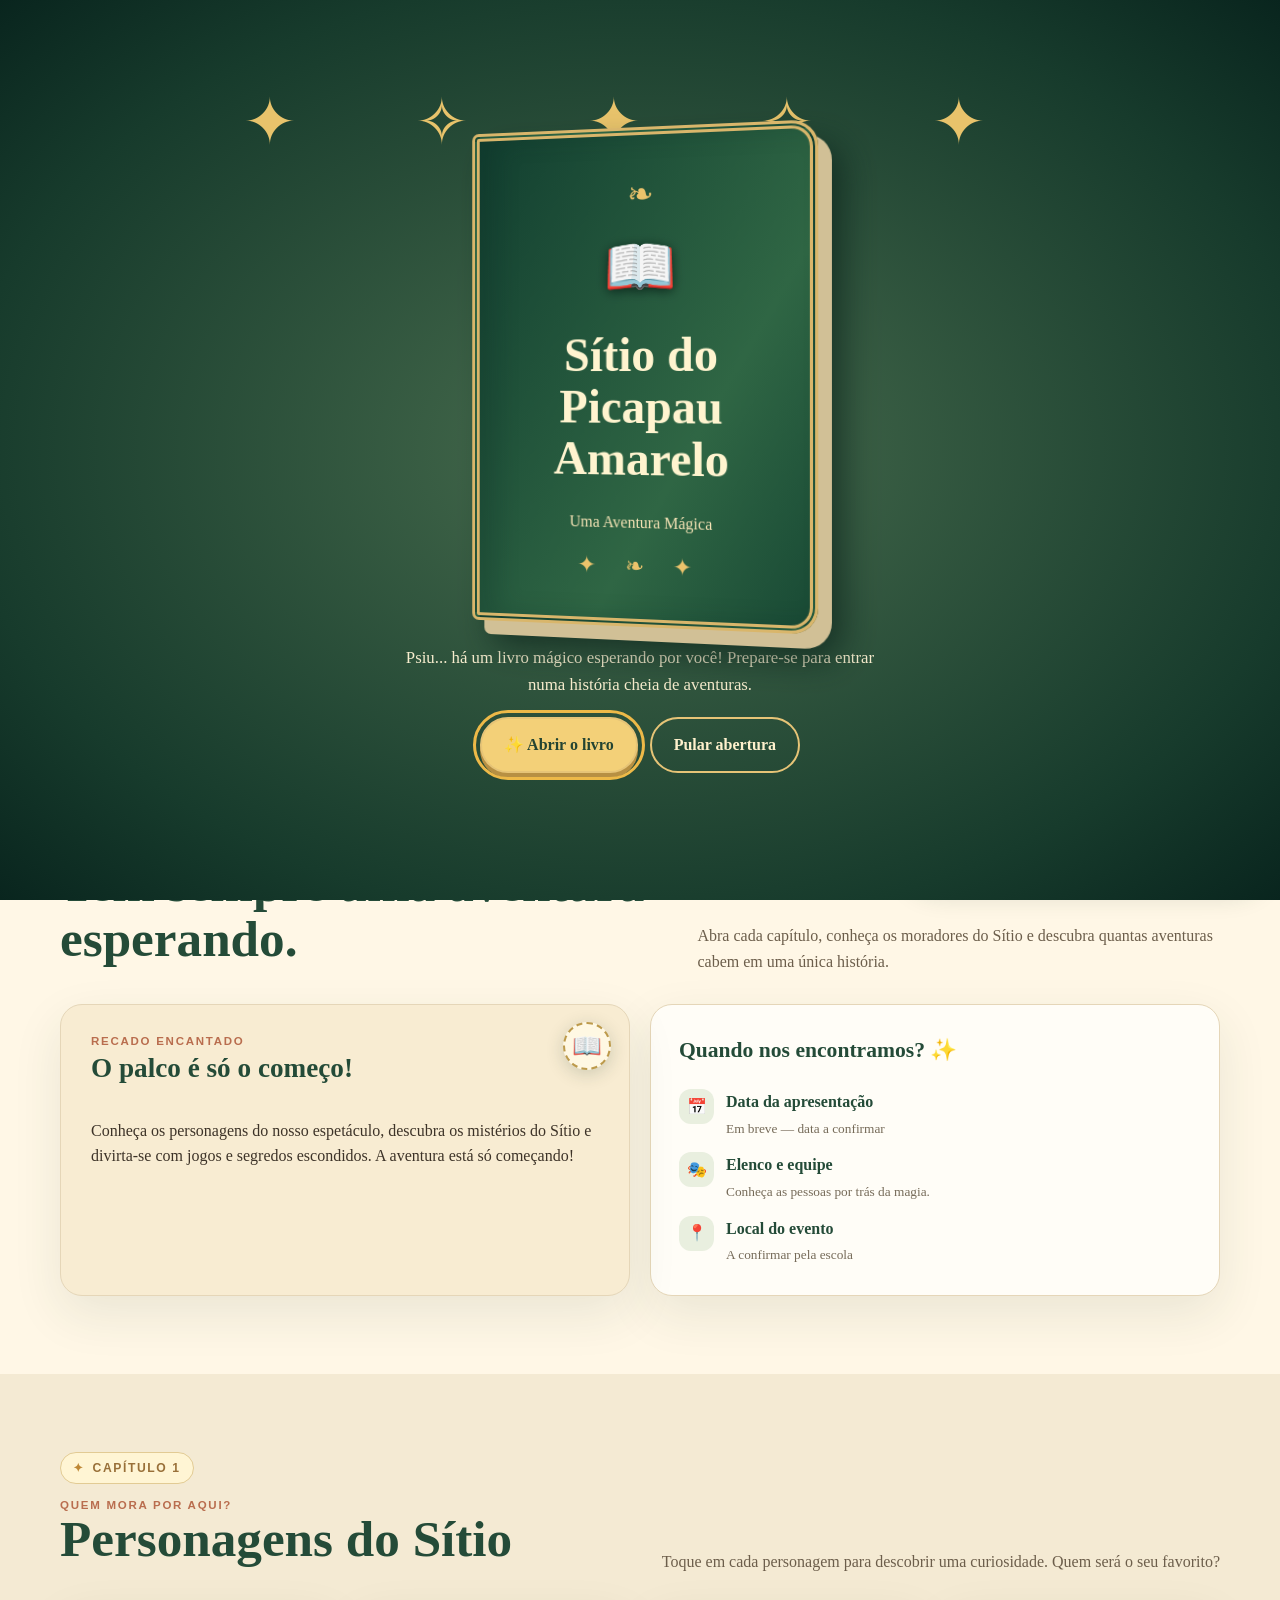
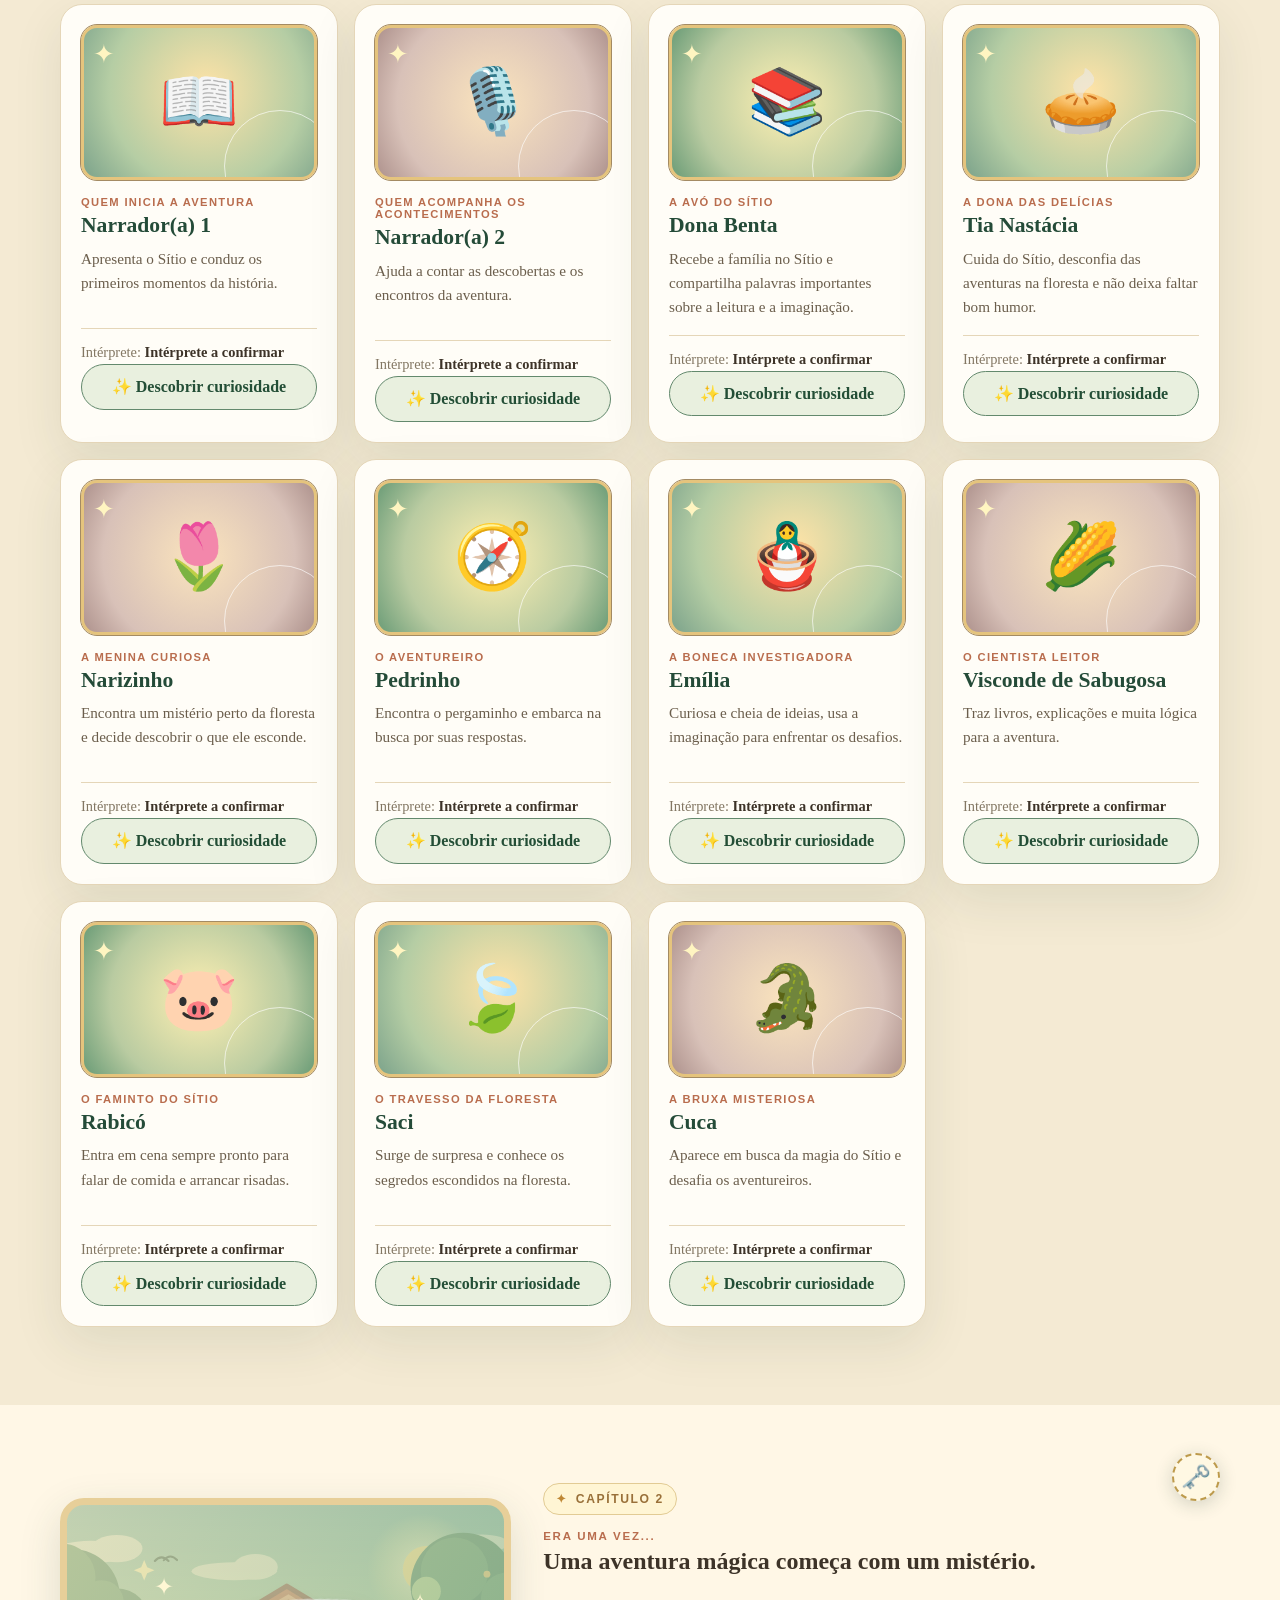
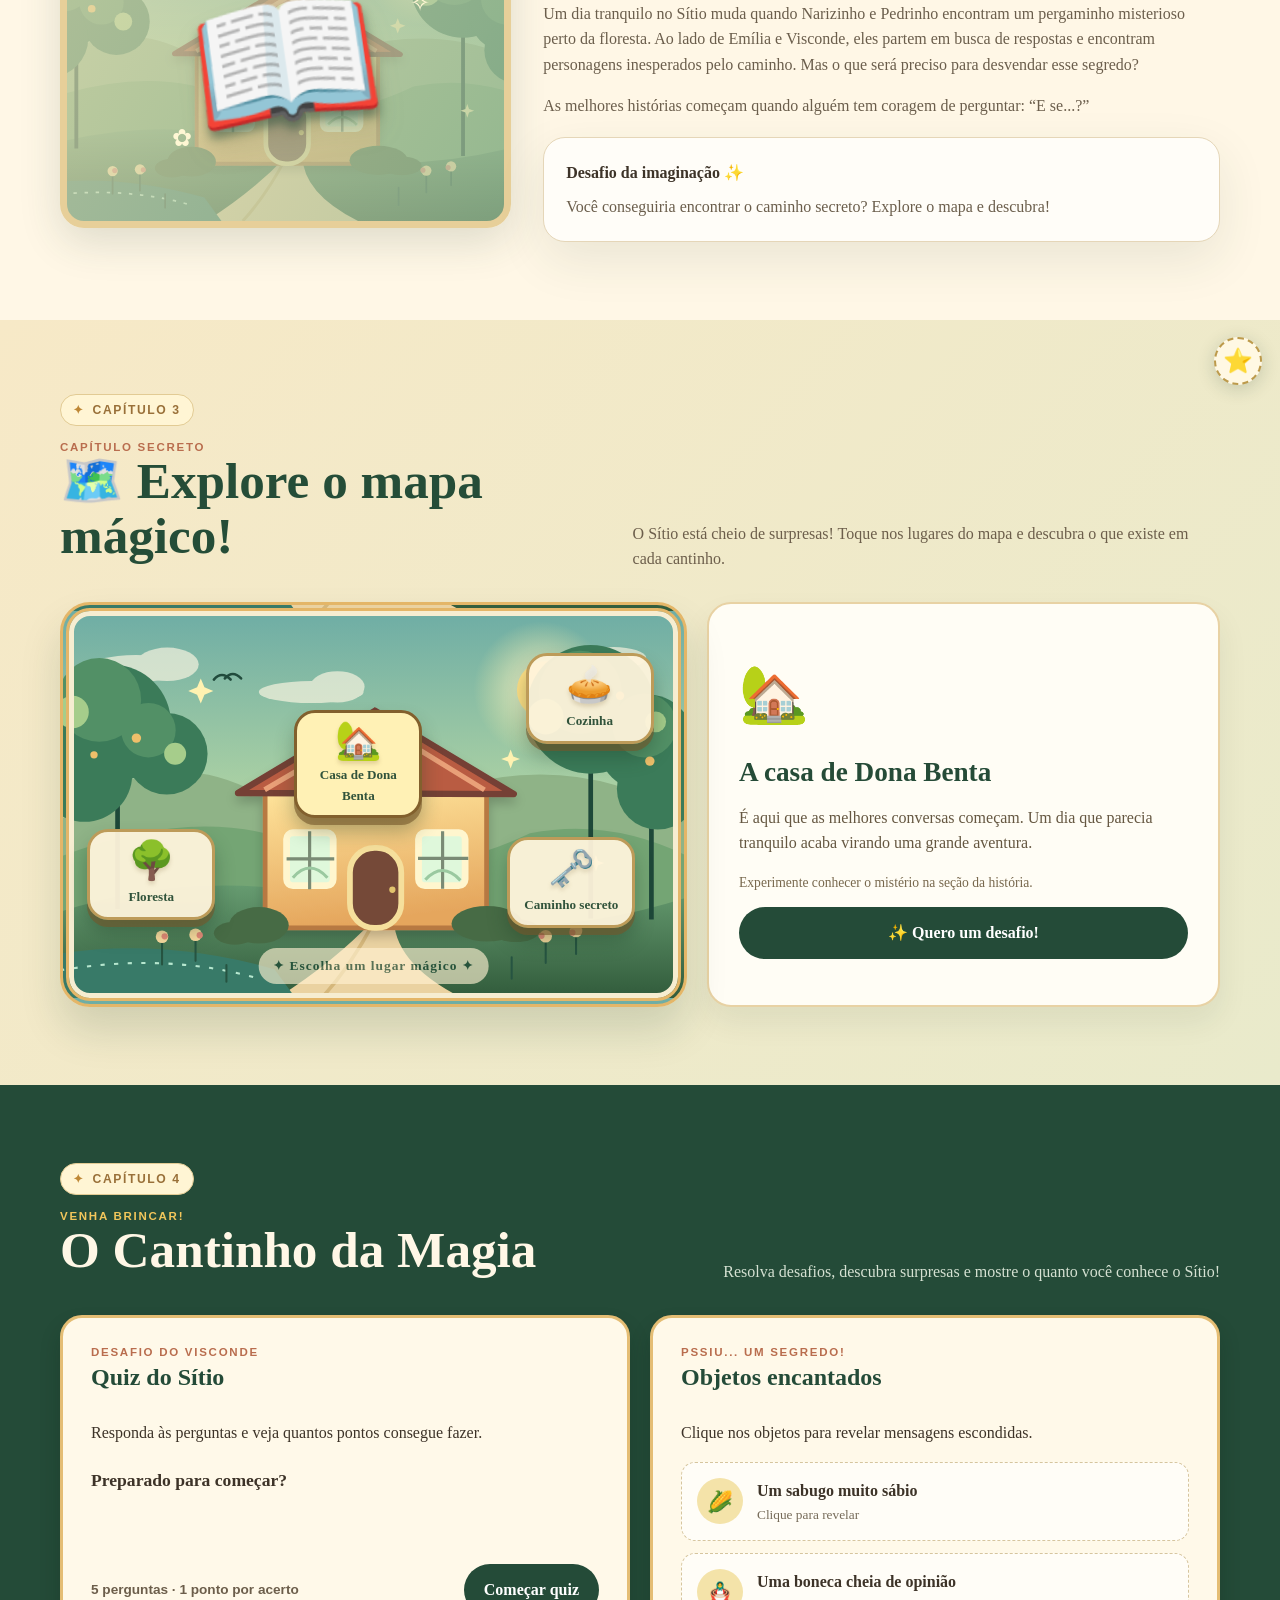
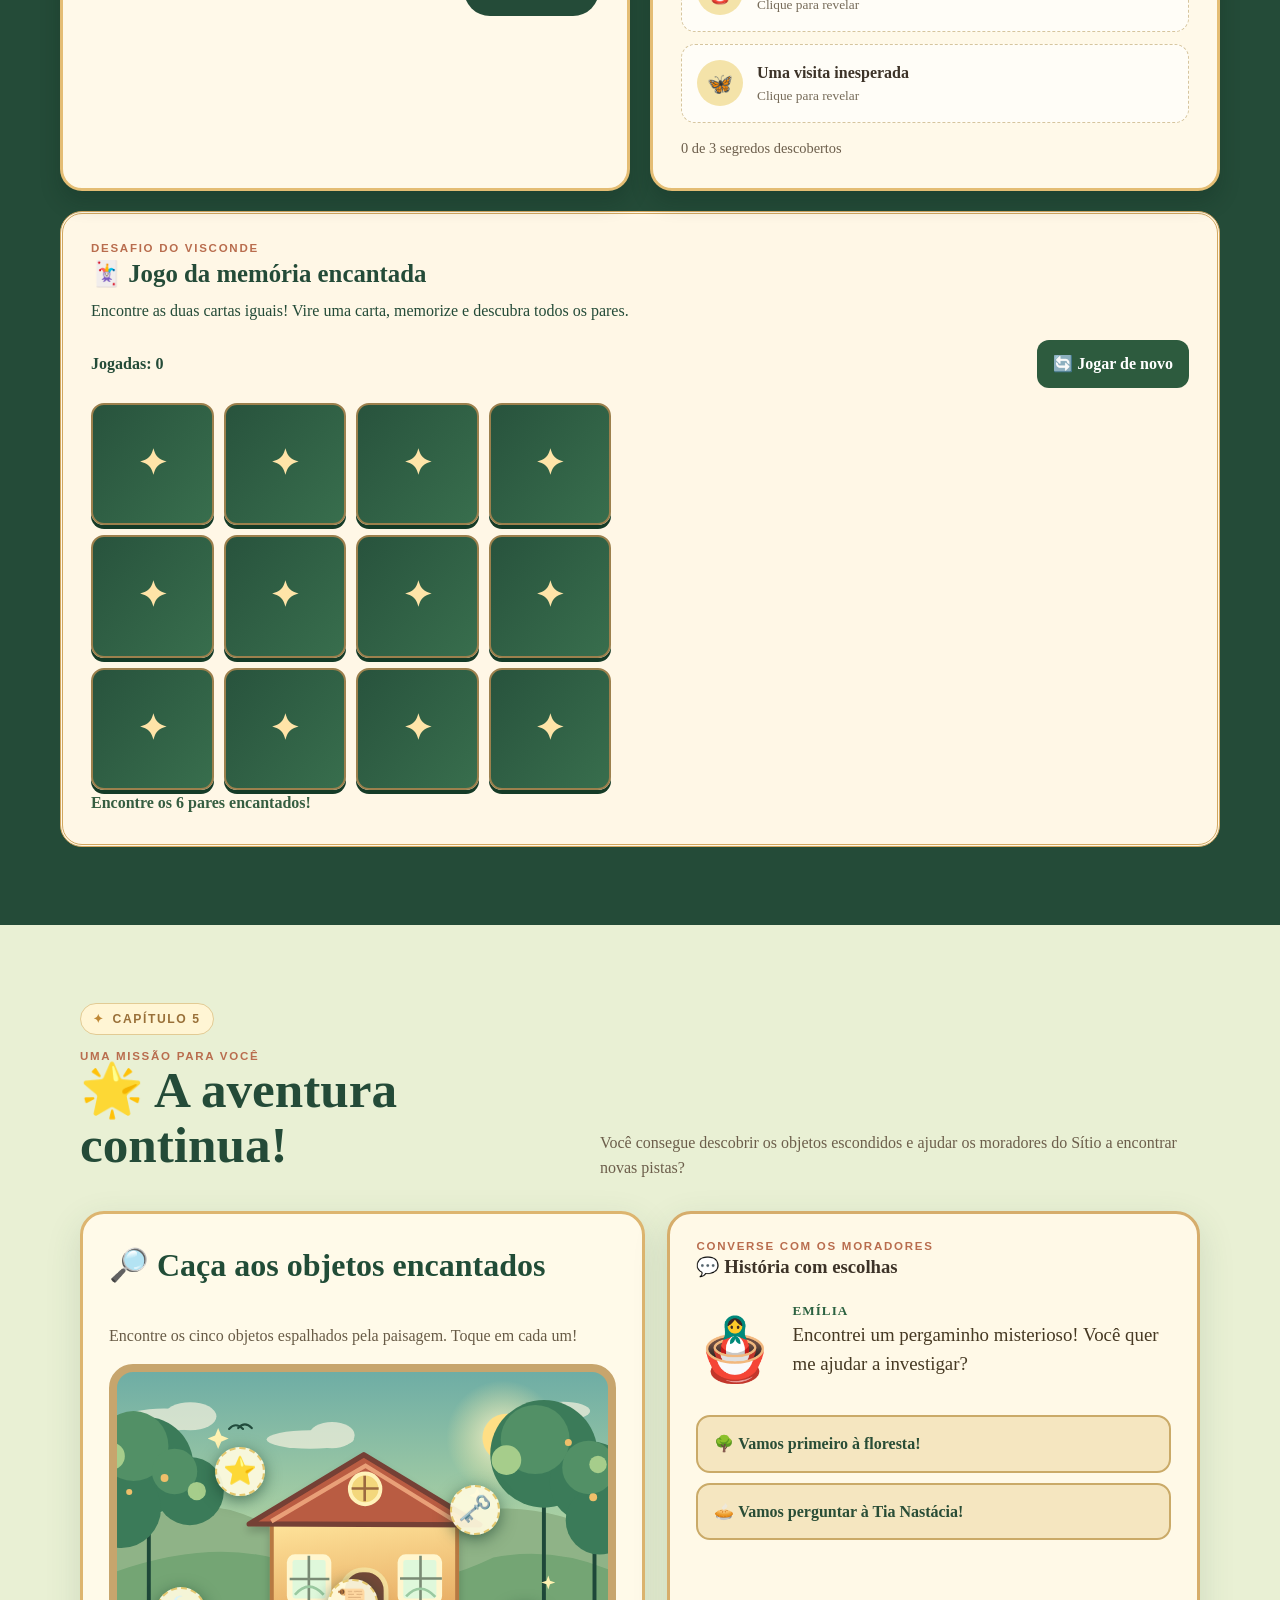
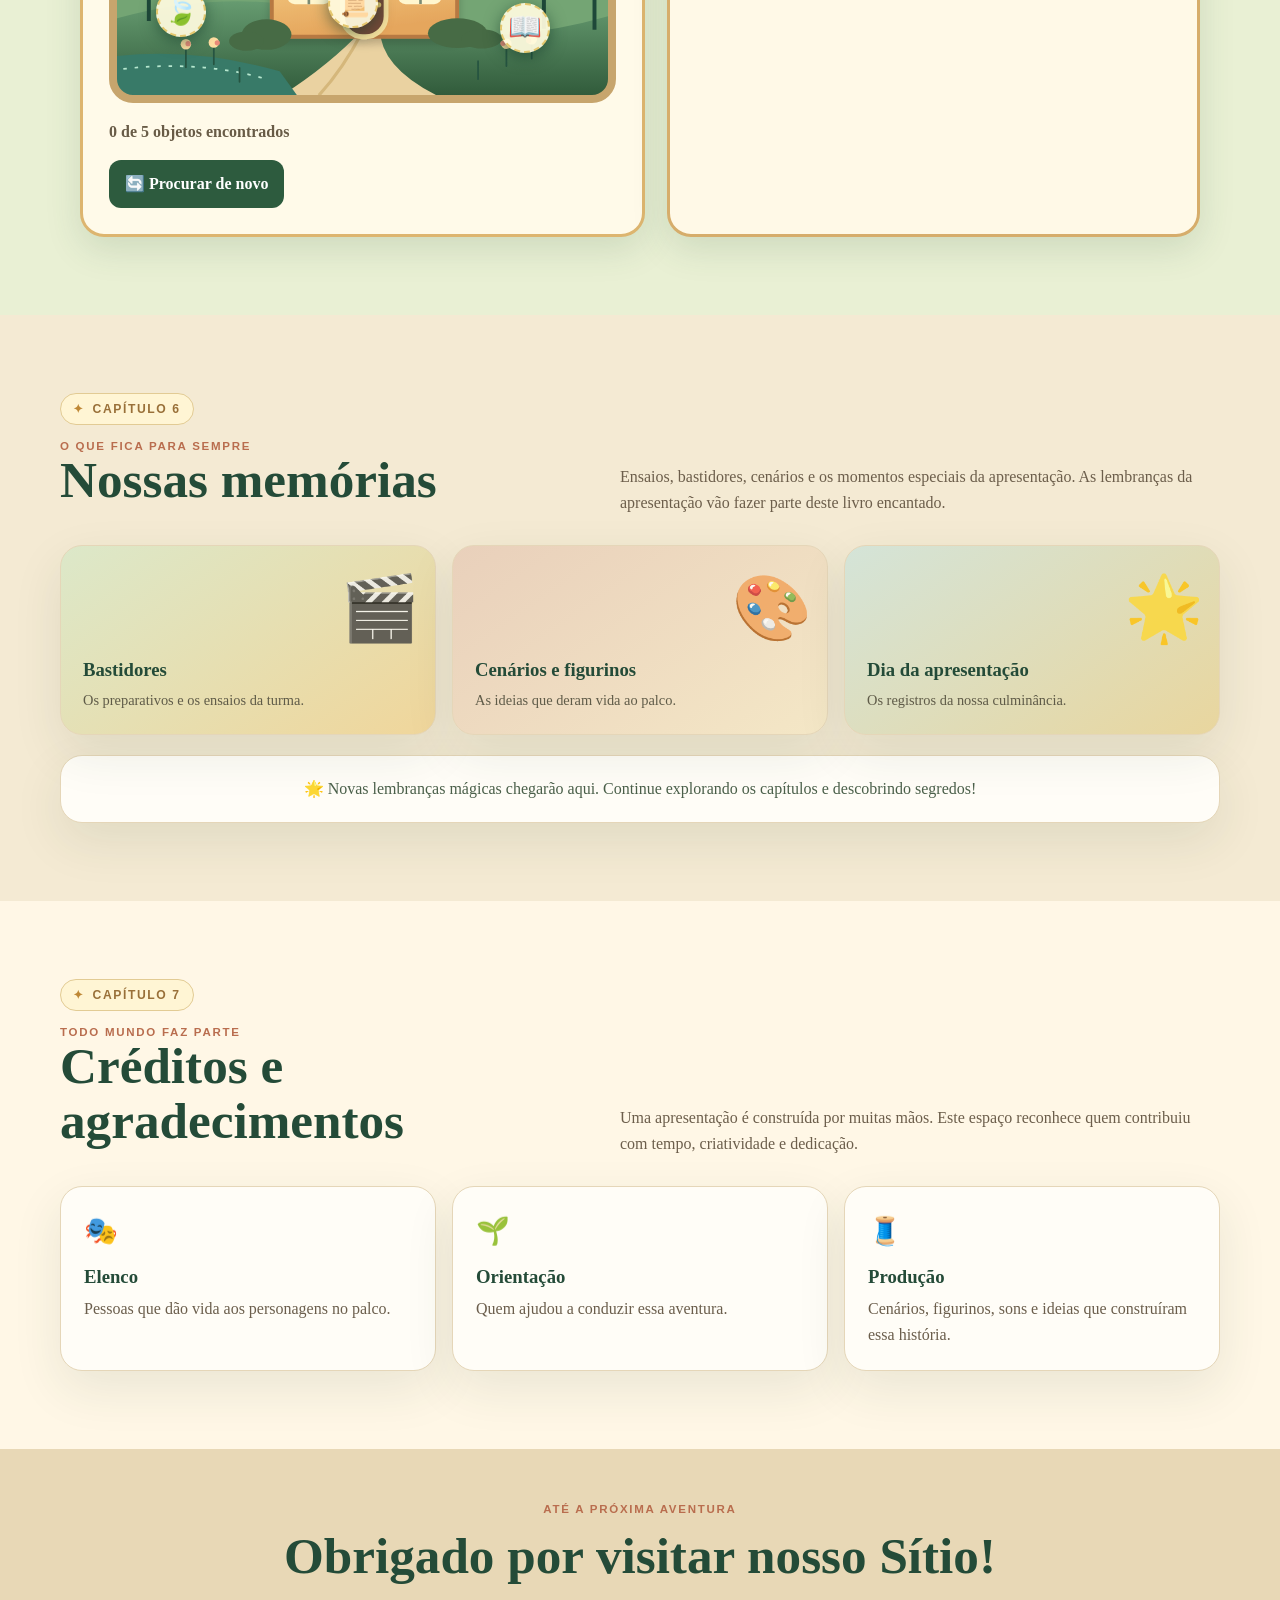
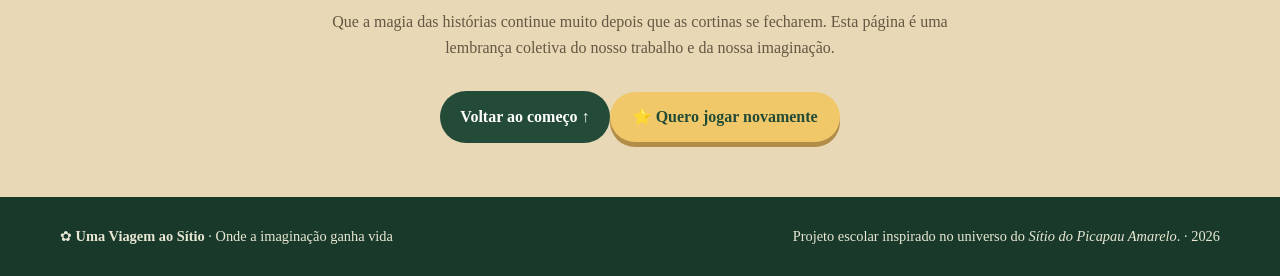
==== commit e5b12fa5: "Exibir elenco e agradecimentos salvos pelo painel" ====
--- a/index.html
+++ b/index.html
@@ -169,9 +169,9 @@
   <div class="wrap">
     <div class="section-head"><div><span class="chapter-marker">Capítulo 7</span><div class="kicker">Todo mundo faz parte</div><h2>Créditos e agradecimentos</h2></div><p>Uma apresentação é construída por muitas mãos. Este espaço reconhece quem contribuiu com tempo, criatividade e dedicação.</p></div>
     <div class="credits-grid">
-      <article class="paper-card credit"><div class="icon">🎭</div><h3>Elenco</h3><p>Alunos e alunas que dão vida aos personagens no palco.</p></article>
-      <article class="paper-card credit"><div class="icon">🌱</div><h3>Orientação</h3><p>Professor(a) responsável e equipe pedagógica — nomes a confirmar.</p></article>
-      <article class="paper-card credit"><div class="icon">🧵</div><h3>Produção</h3><p>Cenário, figurino, sonoplastia, organização e apoio — equipe a confirmar.</p></article>
+      <article class="paper-card credit"><div class="icon">🎭</div><h3>Elenco</h3><p id="creditsCast">Pessoas que dão vida aos personagens no palco.</p></article>
+      <article class="paper-card credit"><div class="icon">🌱</div><h3>Orientação</h3><p id="creditsOrientation">Quem ajudou a conduzir essa aventura.</p></article>
+      <article class="paper-card credit"><div class="icon">🧵</div><h3>Produção</h3><p id="creditsProduction">Cenários, figurinos, sons e ideias que construíram essa história.</p></article>
     </div>
   </div>
 </section>
@@ -224,6 +224,13 @@
     update("storySynopsis",data.synopsis);
     update("eventDate",data.event_date);
     update("eventPlace",data.event_location);
+    update("creditsCast",data.credits_cast);
+    update("creditsOrientation",data.credits_orientation);
+    update("creditsProduction",data.credits_production);
+    document.querySelectorAll("#characterGrid .actor strong").forEach((element,i)=>{
+      const actor=data["actor_"+i];
+      if(typeof actor==="string"&&actor.trim())element.textContent=actor.trim();
+    });
     if(typeof data.event_time==="string"&&data.event_time.trim()){
       update("eventTime",data.event_time);
       document.getElementById("eventTimeRow").style.display="flex";
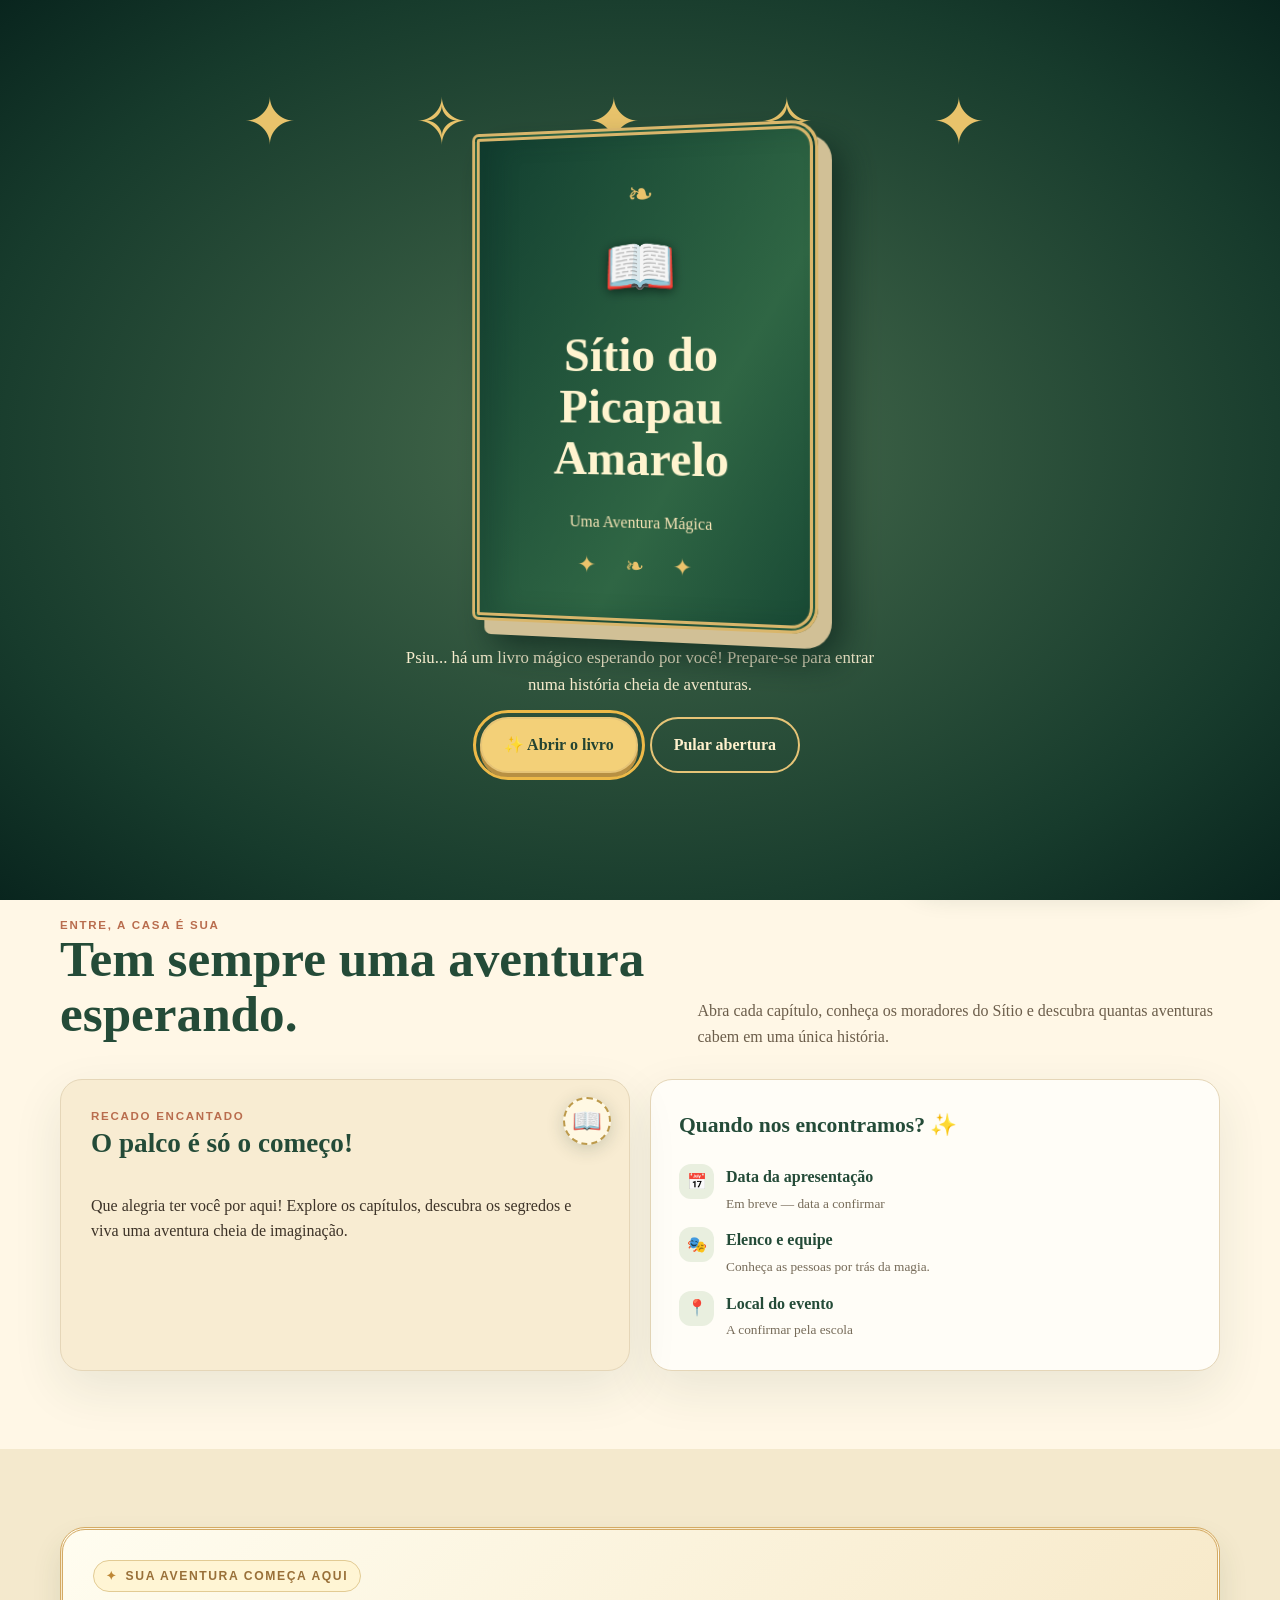
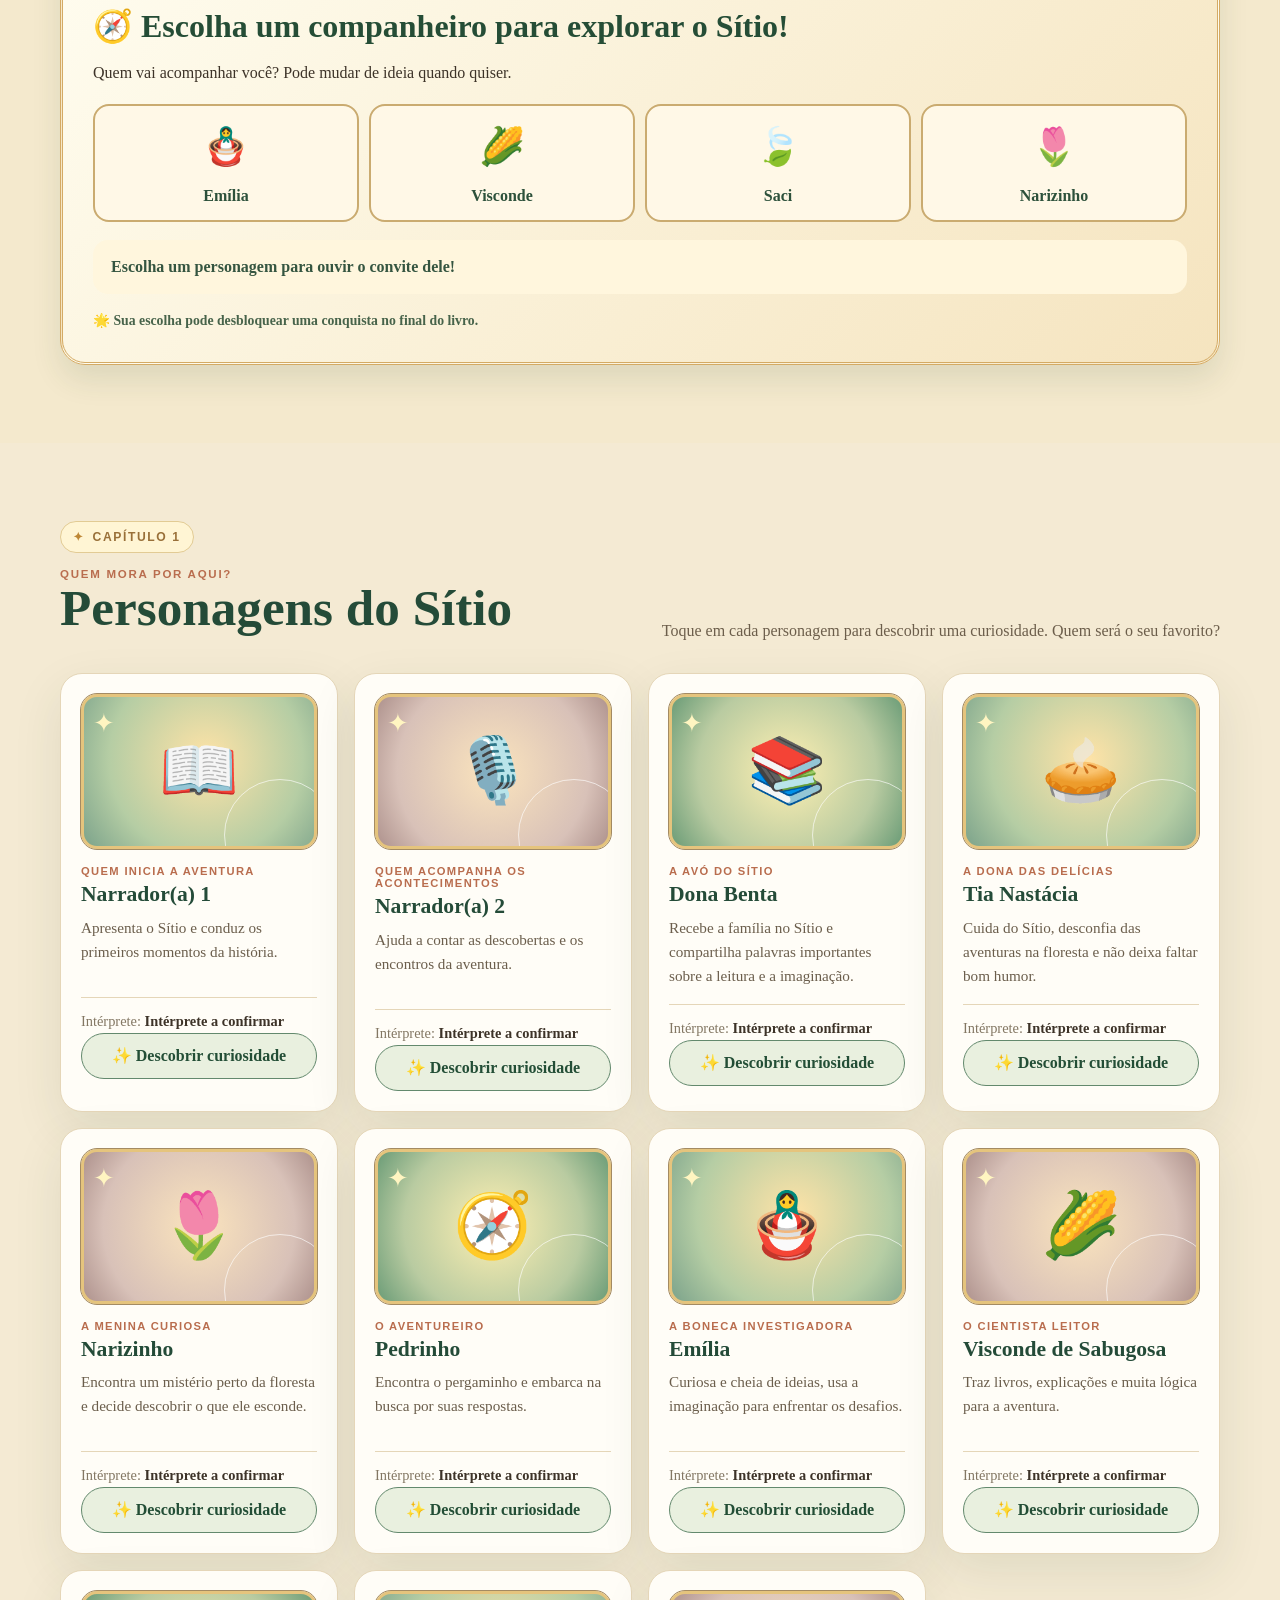
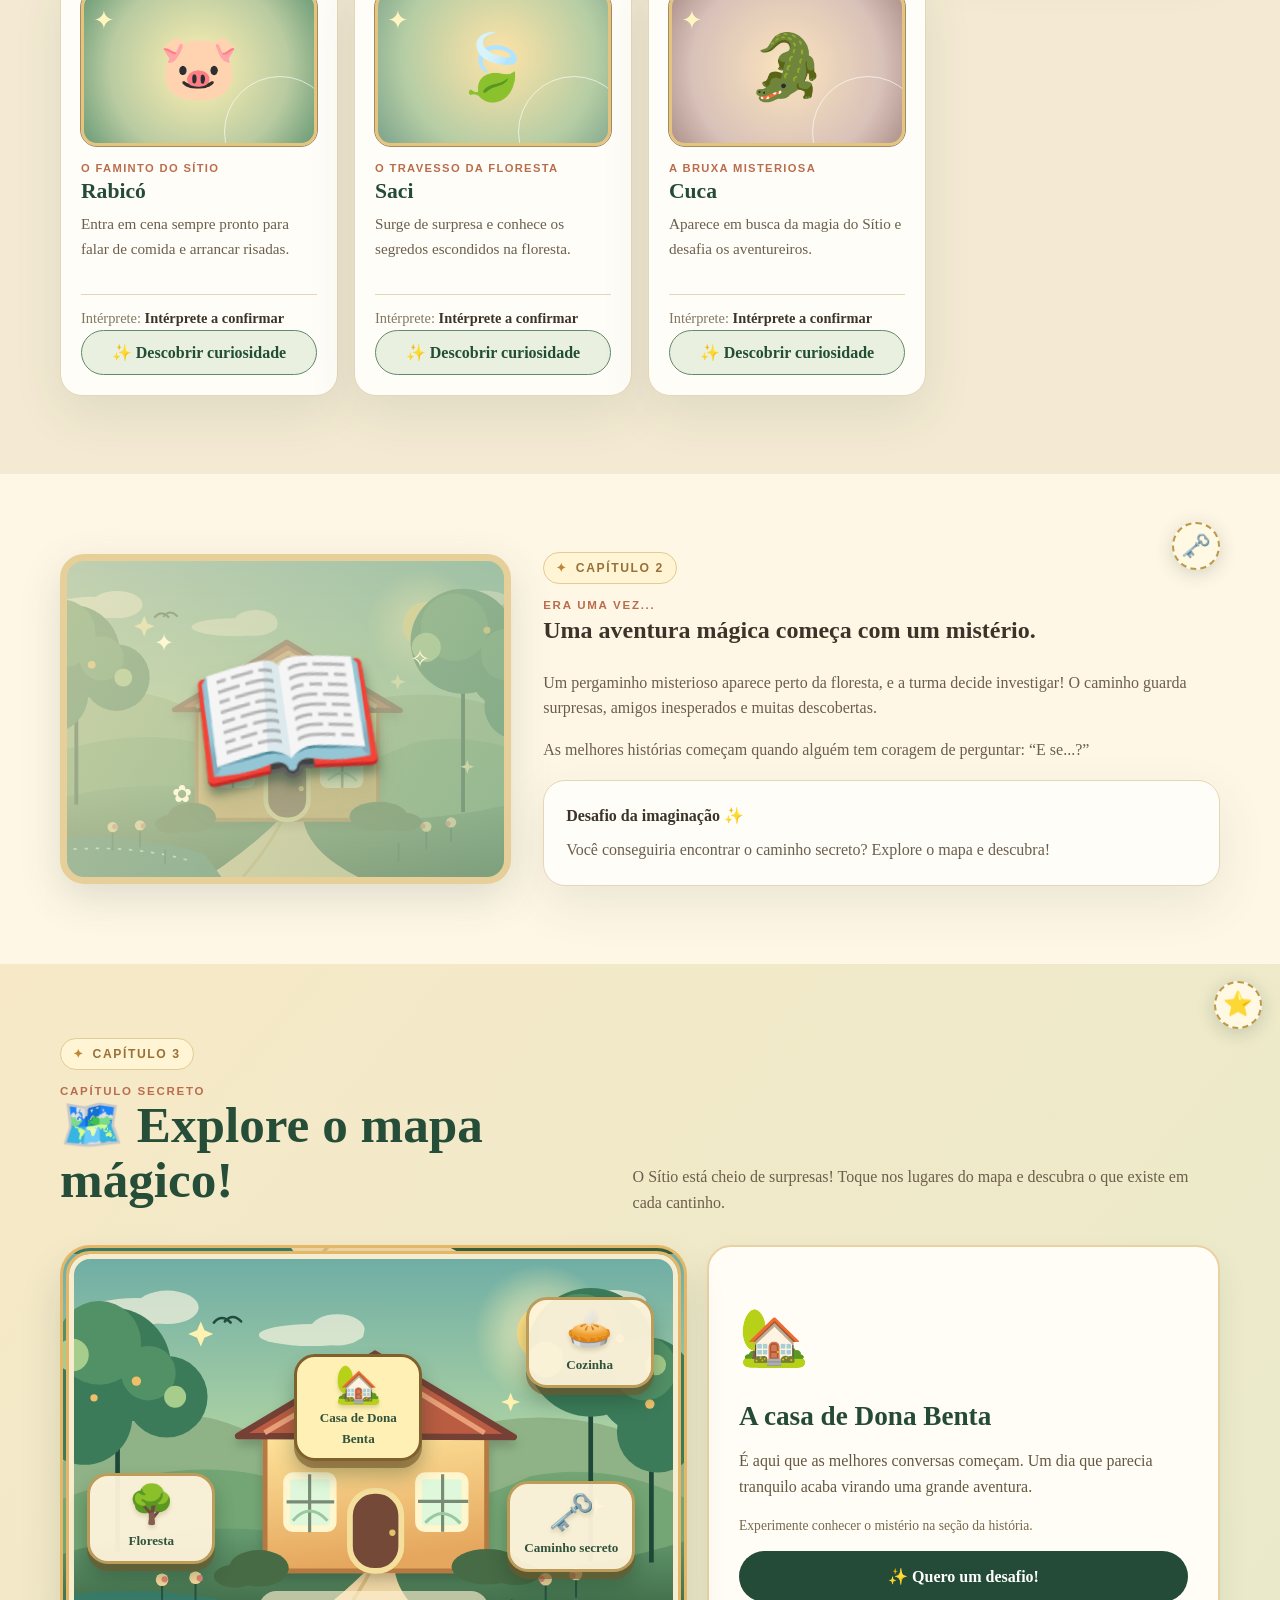
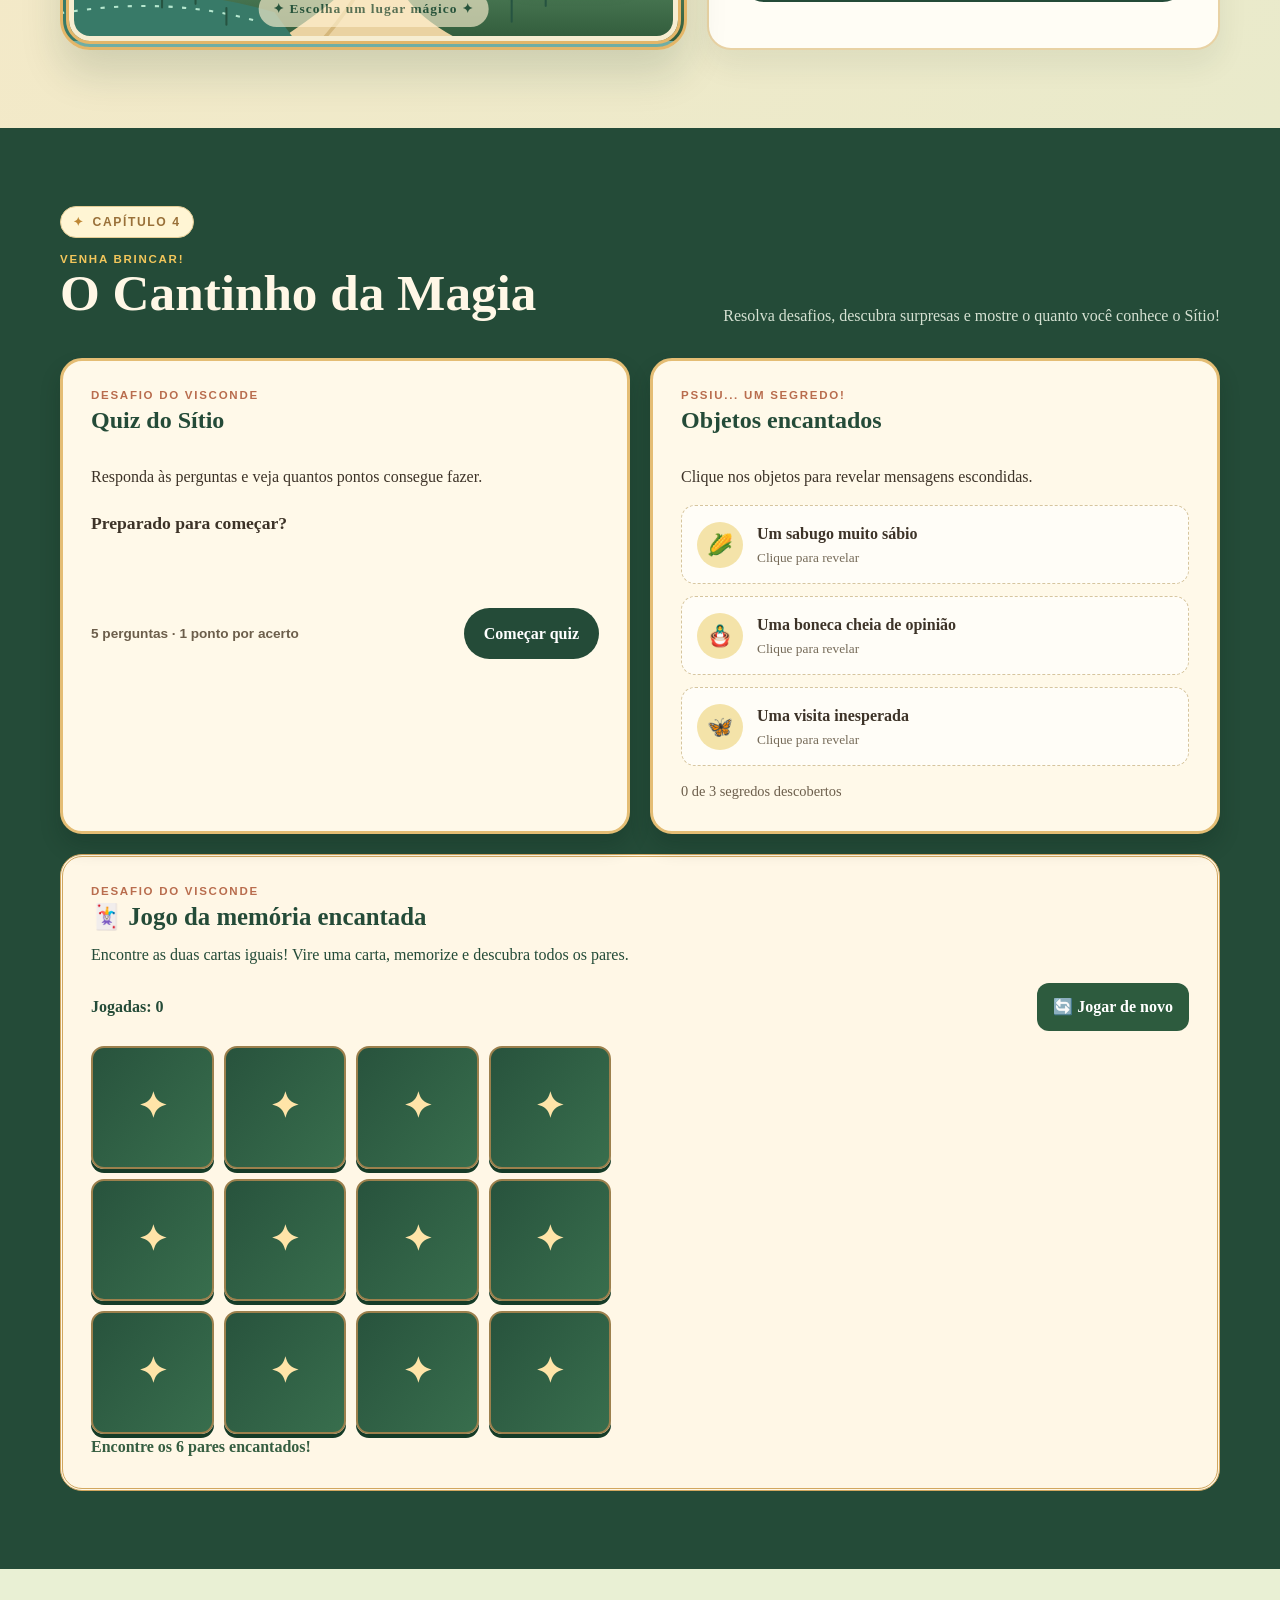
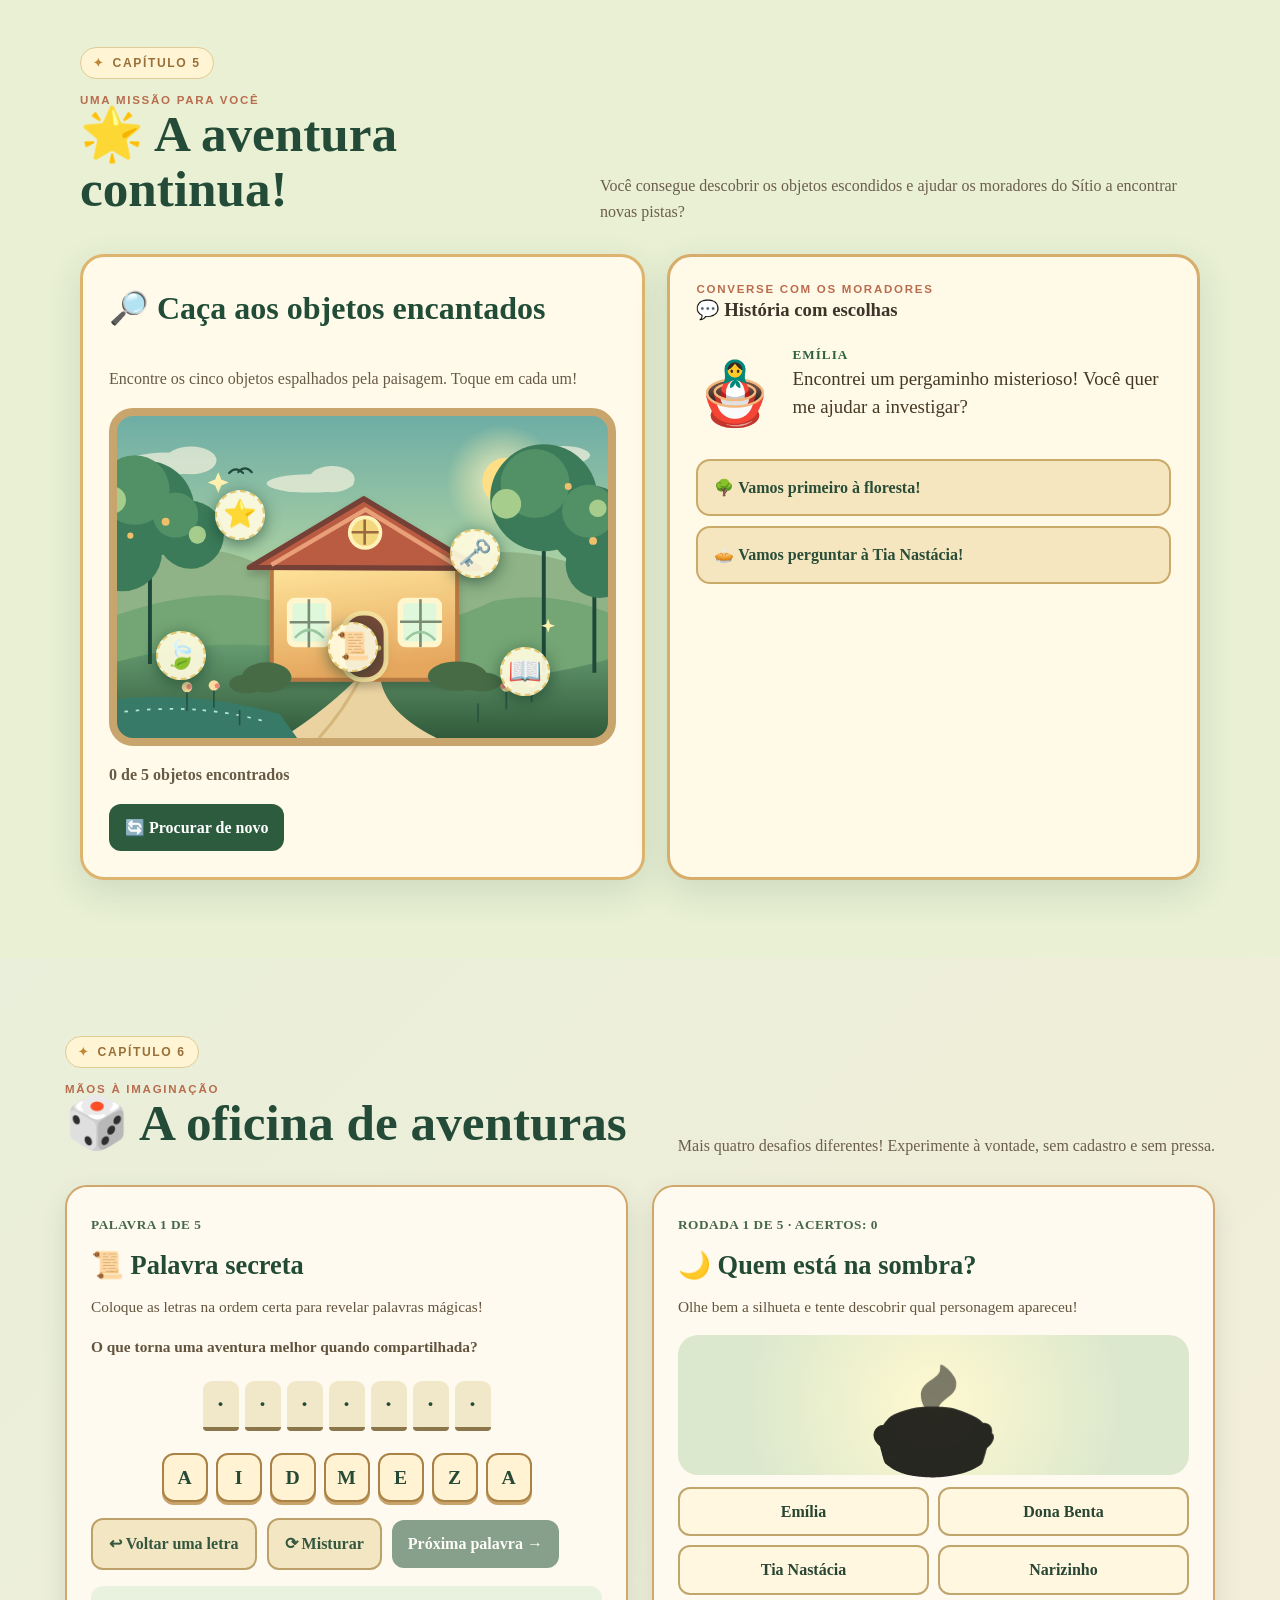
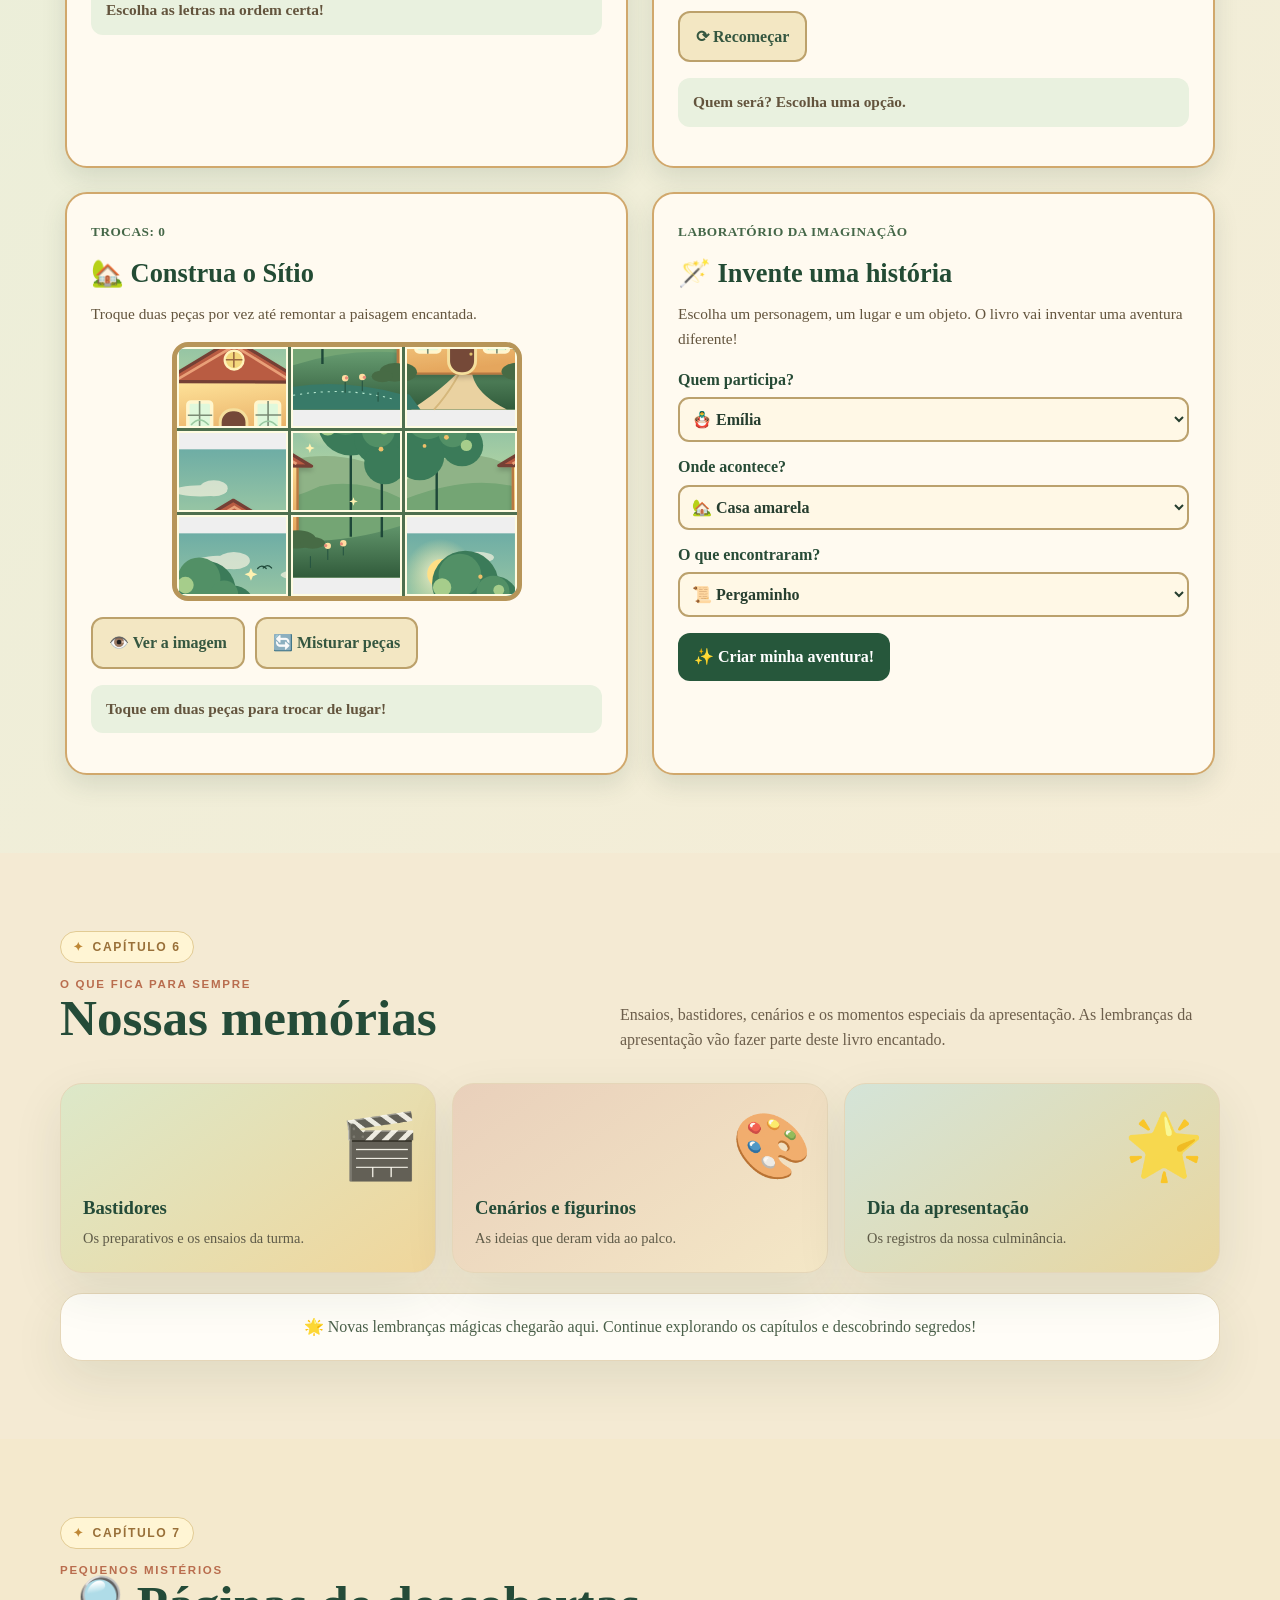
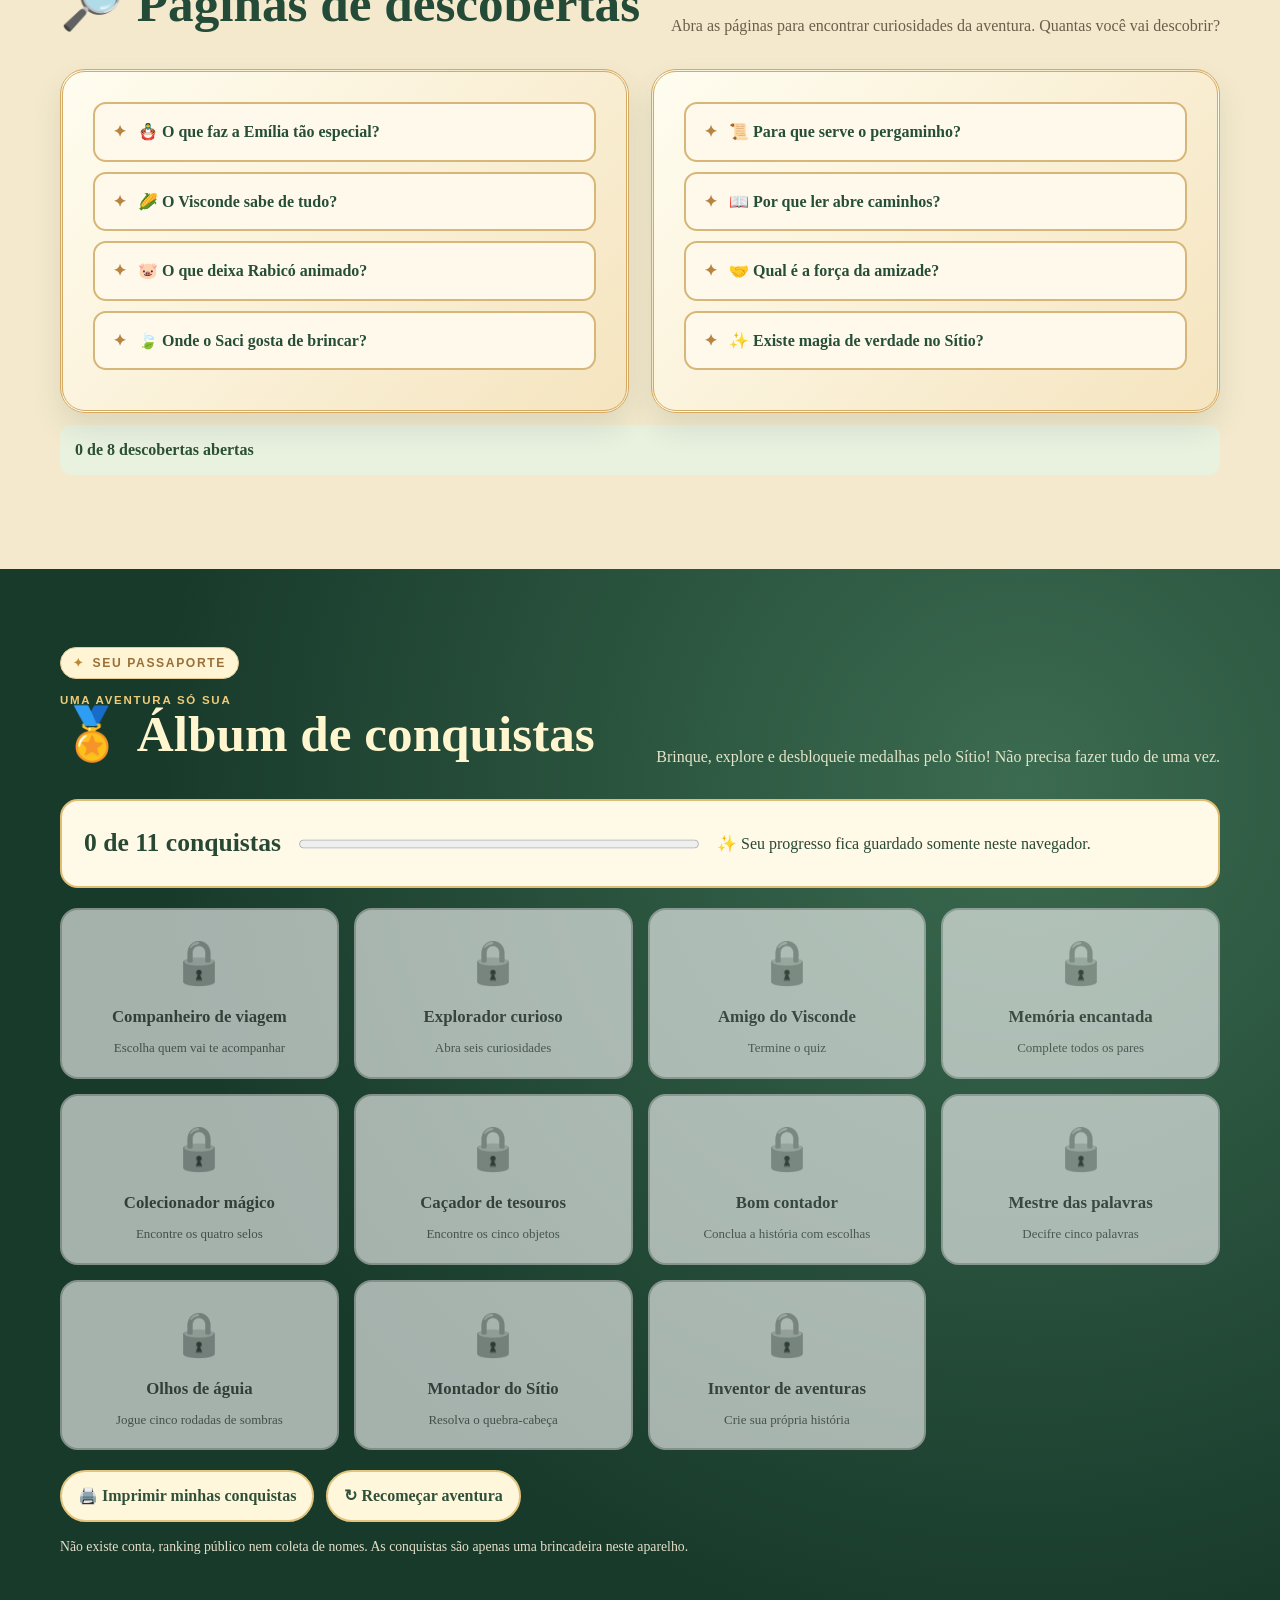
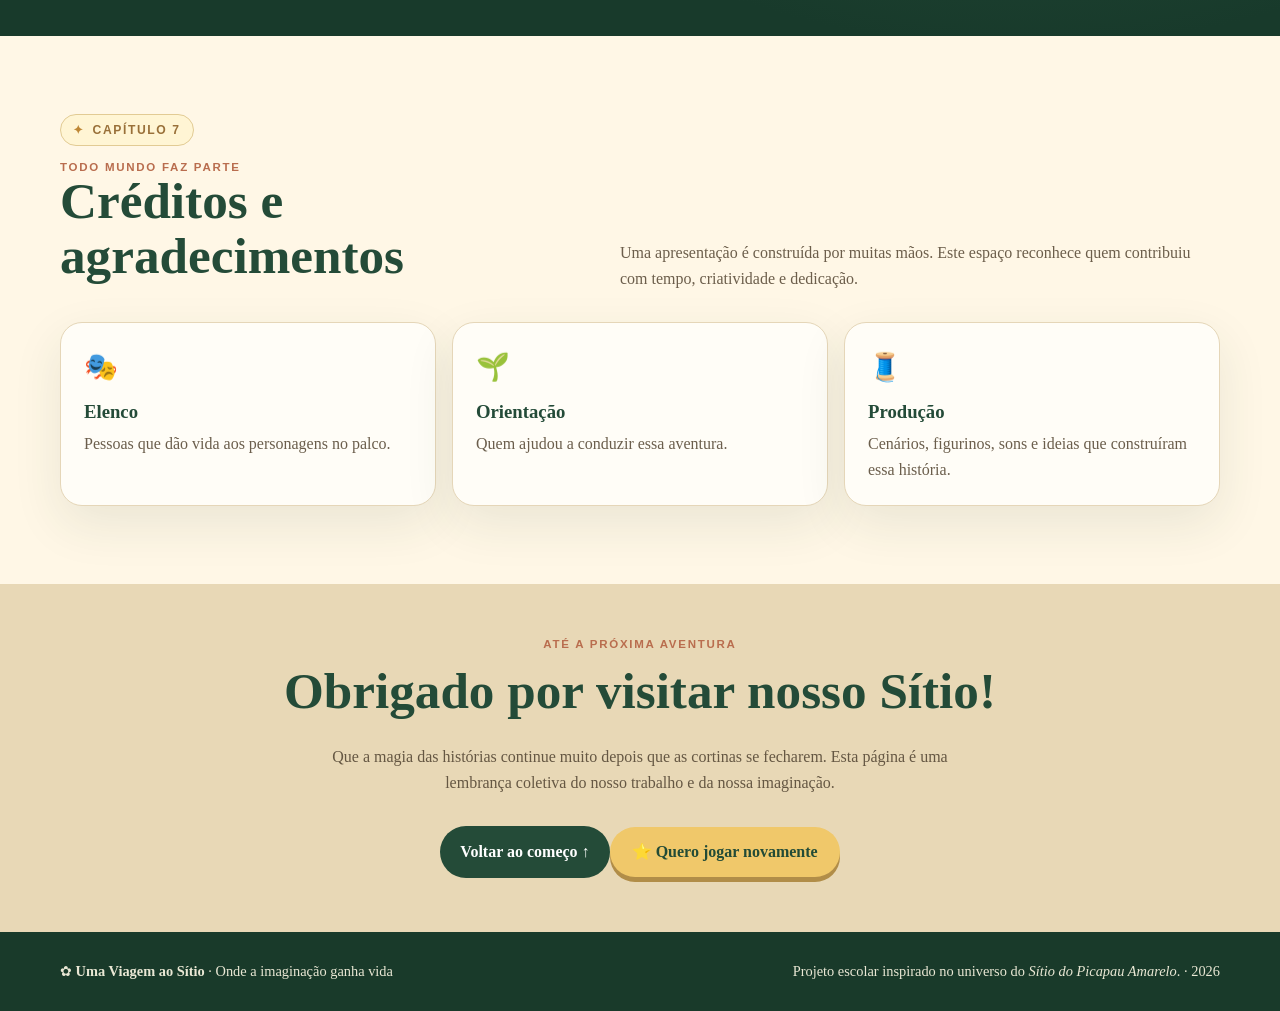
==== commit a6d01b0f: "Adicionar oficina com quatro jogos, guias, curiosidades, conquistas e acessibilidade" ====
--- a/index.html
+++ b/index.html
@@ -9,6 +9,8 @@
 <link rel="stylesheet" href="/static/encantamento.css">
 <script src="/static/encantamento.js" defer></script>
 <script src="/static/aventura-extra.js" defer></script>
+<link rel="stylesheet" href="/static/novidades.css">
+<script src="/static/novidades.js" defer></script>
 <style>
 :root{--forest:#244b38;--forest2:#35664a;--leaf:#78965c;--gold:#f2c65b;--cream:#fff7e6;--paper:#f8ecd2;--ink:#3d3328;--clay:#b96d4e;--line:#e5d6b8;--shadow:0 18px 50px #1e3b2a18}
 *{box-sizing:border-box}html{scroll-behavior:smooth;scroll-padding-top:90px}body{margin:0;background:var(--cream);color:var(--ink);font-family:Georgia,"Times New Roman",serif;line-height:1.6}button,input,textarea{font:inherit}button,a{ -webkit-tap-highlight-color:transparent}a{color:inherit}button{cursor:pointer}.skip{position:absolute;left:-999px}.skip:focus{left:12px;top:12px;background:white;padding:10px;z-index:100}
@@ -21,6 +23,7 @@
 </style>
 </head>
 <body>
+<div class="scroll-progress" id="scrollProgress" aria-hidden="true"></div>
 <div class="book-gate" id="bookGate" role="dialog" aria-modal="true" aria-labelledby="gateTitle" hidden>
   <div class="book-gate-inner">
     <div class="book-cover"><span class="cover-badge" aria-hidden="true">📖</span><h2 id="gateTitle">Sítio do Picapau Amarelo</h2><p>Uma Aventura Mágica</p></div>
@@ -36,10 +39,17 @@
     <a class="brand" href="#inicio"><span class="brand-mark">✿</span><span>Uma Viagem ao Sítio</span></a>
     <button class="menu-toggle" id="menuToggle" aria-expanded="false" aria-controls="navLinks">☰ Menu</button>
     <div class="nav-links" id="navLinks">
-      <a href="#personagens">Personagens</a><a href="#historia">A história</a><a href="#explorar">Mapa mágico</a><a href="#magia">Jogos</a><a href="#desafios">Missões</a><a href="#memorias">Memórias</a><a href="#creditos">Créditos</a>
+      <a href="#personagens">Personagens</a><a href="#historia">A história</a><a href="#explorar">Mapa mágico</a><a href="#magia">Jogos</a><a href="#desafios">Missões</a><a href="#oficina">Oficina</a><a href="#conquistas">Conquistas</a><a href="#memorias">Memórias</a><a href="#creditos">Créditos</a>
     </div>
   </nav>
 </header>
+<div class="reading-tools" role="group" aria-label="Personalizar a leitura">
+  <span class="reading-hint">✨ Deixe sua aventura do seu jeito</span>
+  <button id="bigText" type="button" aria-pressed="false">A+ Letras maiores</button>
+  <button id="contrastToggle" type="button" aria-pressed="false">◐ Contraste</button>
+  <button id="motionToggle" type="button" aria-pressed="false">✧ Menos movimento</button>
+  <button id="reopenBook" type="button">📖 Ver a capa</button>
+</div>
 <main id="conteudo">
 <section class="hero" id="inicio">
   <button class="collect-stamp" data-stamp="flor" type="button" aria-label="Descobrir selo: Flor da alegria">🌻</button>
@@ -64,6 +74,24 @@
         <div class="notice-row"><div class="notice-icon">🎭</div><div><strong>Elenco e equipe</strong><small>Conheça as pessoas por trás da magia.</small></div></div>
         <div class="notice-row"><div class="notice-icon">📍</div><div><strong>Local do evento</strong><small id="eventPlace">A confirmar pela escola</small></div></div>
       </div></article>
+    </div>
+  </div>
+</section>
+
+<section id="guias" class="discovery-zone">
+  <div class="wrap">
+    <div class="chapter-panel">
+      <span class="chapter-marker">Sua aventura começa aqui</span>
+      <h2 class="chapter-strong">🧭 Escolha um companheiro para explorar o Sítio!</h2>
+      <p>Quem vai acompanhar você? Pode mudar de ideia quando quiser.</p>
+      <div class="magic-compass" role="group" aria-label="Escolha seu companheiro de aventura">
+        <button class="guide-choice" data-guide="emilia" aria-pressed="false"><span class="guide-face" aria-hidden="true">🪆</span>Emília</button>
+        <button class="guide-choice" data-guide="visconde" aria-pressed="false"><span class="guide-face" aria-hidden="true">🌽</span>Visconde</button>
+        <button class="guide-choice" data-guide="saci" aria-pressed="false"><span class="guide-face" aria-hidden="true">🍃</span>Saci</button>
+        <button class="guide-choice" data-guide="narizinho" aria-pressed="false"><span class="guide-face" aria-hidden="true">🌷</span>Narizinho</button>
+      </div>
+      <p class="guide-message" id="guideMessage" aria-live="polite">Escolha um personagem para ouvir o convite dele!</p>
+      <p class="magic-prompt">🌟 Sua escolha pode desbloquear uma conquista no final do livro.</p>
     </div>
   </div>
 </section>
@@ -154,15 +182,113 @@
   </div>
 </section>
 
+
+<section class="gaming-zone" id="oficina">
+  <div class="wrap">
+    <div class="section-head"><div><span class="chapter-marker">Capítulo 6</span><div class="kicker">Mãos à imaginação</div><h2>🎲 A oficina de aventuras</h2></div><p>Mais quatro desafios diferentes! Experimente à vontade, sem cadastro e sem pressa.</p></div>
+    <div class="gaming-grid">
+      <article class="minigame">
+        <span class="game-counter" id="wordNumber">Palavra 1 de 5</span>
+        <h3>📜 Palavra secreta</h3>
+        <p>Coloque as letras na ordem certa para revelar palavras mágicas!</p>
+        <p class="magic-prompt" id="wordClue">Uma pista aparece aqui.</p>
+        <div class="word-slots" id="wordSlots" aria-label="Letras escolhidas"></div>
+        <div class="word-letters" id="wordLetters" aria-label="Letras disponíveis"></div>
+        <div class="game-toolbar">
+          <button type="button" class="game-action secondary" id="wordUndo">↩ Voltar uma letra</button>
+          <button type="button" class="game-action secondary" id="wordReset">⟳ Misturar</button>
+          <button type="button" class="game-action" id="wordNext" disabled>Próxima palavra →</button>
+        </div>
+        <p class="game-msg" id="wordMessage" role="status" aria-live="polite"></p>
+      </article>
+      <article class="minigame">
+        <span class="game-counter" id="shadowCounter">Rodada 1 de 5</span>
+        <h3>🌙 Quem está na sombra?</h3>
+        <p>Olhe bem a silhueta e tente descobrir qual personagem apareceu!</p>
+        <div class="shadow-figure" id="shadowFigure" aria-label="Silhueta misteriosa"><span id="shadowIcon" aria-hidden="true">🪆</span></div>
+        <div class="shadow-choices" id="shadowChoices"></div>
+        <div class="game-toolbar">
+          <button class="game-action" id="shadowNext" type="button" hidden>Próxima sombra →</button>
+          <button class="game-action secondary" id="shadowRestart" type="button">⟳ Recomeçar</button>
+        </div>
+        <p class="game-msg" id="shadowMessage" role="status" aria-live="polite">Qual será o personagem?</p>
+      </article>
+      <article class="minigame">
+        <span class="game-counter" id="puzzleCounter">Trocas: 0</span>
+        <h3>🏡 Construa o Sítio</h3>
+        <p>Troque duas peças por vez até remontar a paisagem encantada.</p>
+        <div class="puzzle-tiles" id="puzzleBoard" aria-label="Quebra-cabeça de nove peças"></div>
+        <img id="puzzlePreview" src="/static/cenario-encantado.svg" alt="Imagem completa da casinha amarela para ajudar no quebra-cabeça" loading="lazy" style="max-width:100%;border-radius:12px;margin:12px auto" hidden>
+        <div class="game-toolbar">
+          <button class="game-action secondary" id="puzzlePeek" type="button" aria-pressed="false">👁️ Ver a imagem</button>
+          <button class="game-action secondary" id="puzzleRestart" type="button">🔄 Misturar peças</button>
+        </div>
+        <p class="game-msg" id="puzzleMessage" role="status" aria-live="polite">Toque em duas peças para trocar.</p>
+      </article>
+      <article class="minigame">
+        <span class="game-counter">Laboratório da imaginação</span>
+        <h3>🪄 Invente uma história</h3>
+        <p>Escolha um personagem, um lugar e um objeto. O livro vai inventar uma aventura diferente!</p>
+        <div class="story-choices">
+          <label for="storyWho">Quem participa?
+            <select id="storyWho"><option value="emilia">🪆 Emília</option><option value="saci">🍃 Saci</option><option value="visconde">🌽 Visconde</option><option value="rabico">🐷 Rabicó</option></select>
+          </label>
+          <label for="storyWhere">Onde acontece?
+            <select id="storyWhere"><option value="casa">🏡 Casa amarela</option><option value="floresta">🌳 Floresta</option><option value="cozinha">🥧 Cozinha</option><option value="jardim">🌻 Jardim</option></select>
+          </label>
+          <label for="storyWhat">O que encontraram?
+            <select id="storyWhat"><option value="pergaminho">📜 Pergaminho</option><option value="chave">🗝️ Chave dourada</option><option value="livro">📖 Livro encantado</option><option value="flor">🌸 Flor mágica</option></select>
+          </label>
+        </div>
+        <div class="game-toolbar"><button type="button" class="game-action" id="createStory">✨ Criar minha aventura!</button></div>
+        <div class="story-output" id="storyOutput" aria-live="polite" hidden></div>
+      </article>
+    </div>
+  </div>
+</section>
 <section class="gallery" id="memorias">
   <div class="wrap">
     <div class="section-head"><div><span class="chapter-marker">Capítulo 6</span><div class="kicker">O que fica para sempre</div><h2>Nossas memórias</h2></div><p>Ensaios, bastidores, cenários e os momentos especiais da apresentação. As lembranças da apresentação vão fazer parte deste livro encantado.</p></div>
     <div class="gallery-grid">
-      <article class="paper-card gallery-tile"><span class="big-emoji">🎬</span><h3>Bastidores</h3><p>Os preparativos e os ensaios da turma.</p></article>
-      <article class="paper-card gallery-tile"><span class="big-emoji">🎨</span><h3>Cenários e figurinos</h3><p>As ideias que deram vida ao palco.</p></article>
-      <article class="paper-card gallery-tile"><span class="big-emoji">🌟</span><h3>Dia da apresentação</h3><p>Os registros da nossa culminância.</p></article>
+      <article class="paper-card gallery-tile" data-gallery-slot="1"><span class="big-emoji">🎬</span><h3>Bastidores</h3><p>Os preparativos e os ensaios da turma.</p></article>
+      <article class="paper-card gallery-tile" data-gallery-slot="2"><span class="big-emoji">🎨</span><h3>Cenários e figurinos</h3><p>As ideias que deram vida ao palco.</p></article>
+      <article class="paper-card gallery-tile" data-gallery-slot="3"><span class="big-emoji">🌟</span><h3>Dia da apresentação</h3><p>Os registros da nossa culminância.</p></article>
     </div>
     <div class="paper-card gallery-note">🌟 Novas lembranças mágicas chegarão aqui. Continue explorando os capítulos e descobrindo segredos!</div>
+  </div>
+</section>
+
+<section id="curiosidades" class="discovery-zone">
+  <div class="wrap">
+    <div class="section-head"><div><span class="chapter-marker">Capítulo 7</span><div class="kicker">Pequenos mistérios</div><h2>🔎 Páginas de descobertas</h2></div><p>Abra as páginas para encontrar curiosidades da aventura. Quantas você vai descobrir?</p></div>
+    <div class="discovery-grid">
+      <div class="chapter-panel">
+        <details class="discovery-item" id="curio1"><summary>🪆 O que faz a Emília tão especial?</summary><p>Ela é uma boneca cheia de opinião, curiosidade e imaginação. Na nossa aventura, não perde a chance de investigar!</p></details>
+        <details class="discovery-item" id="curio2"><summary>🌽 O Visconde sabe de tudo?</summary><p>Ele adora estudar e pesquisar. E sabe que conversar com os amigos também ajuda a descobrir coisas novas.</p></details>
+        <details class="discovery-item" id="curio3"><summary>🐷 O que deixa Rabicó animado?</summary><p>Um lanche gostoso! Rabicó consegue transformar qualquer conversa numa discussão sobre comida.</p></details>
+        <details class="discovery-item" id="curio4"><summary>🍃 Onde o Saci gosta de brincar?</summary><p>Na floresta, onde conhece atalhos, histórias e grandes surpresas. Mas cuidado: ele adora brincar com os visitantes!</p></details>
+      </div>
+      <div class="chapter-panel">
+        <details class="discovery-item" id="curio5"><summary>📜 Para que serve o pergaminho?</summary><p>É uma pista misteriosa que faz a turma iniciar uma investigação. O segredo completo fica para a apresentação!</p></details>
+        <details class="discovery-item" id="curio6"><summary>📖 Por que ler abre caminhos?</summary><p>Uma história pode nos apresentar mundos, ideias e personagens que jamais conheceríamos de outro jeito.</p></details>
+        <details class="discovery-item" id="curio7"><summary>🤝 Qual é a força da amizade?</summary><p>Compartilhar ideias, ouvir uns aos outros e trabalhar em equipe torna qualquer desafio mais interessante.</p></details>
+        <details class="discovery-item" id="curio8"><summary>✨ Existe magia de verdade no Sítio?</summary><p>A imaginação pode transformar uma casa, uma floresta e até um livro numa aventura inesquecível.</p></details>
+      </div>
+    </div>
+    <p class="game-msg" id="factsCounter" role="status" aria-live="polite">0 de 8 descobertas abertas</p>
+  </div>
+</section>
+<section class="badge-zone" id="conquistas">
+  <div class="wrap">
+    <div class="section-head"><div><span class="chapter-marker">Seu passaporte</span><div class="kicker" style="color:#f0cb78">Uma aventura só sua</div><h2>🏅 Álbum de conquistas</h2></div><p>Brinque, explore e desbloqueie medalhas pelo Sítio! Não precisa fazer tudo de uma vez.</p></div>
+    <div class="badge-summary"><strong id="badgeCounter">0 de 11 conquistas</strong><progress id="badgeProgress" max="11" value="0" aria-label="Conquistas desbloqueadas"></progress><span>✨ Seu progresso fica guardado somente neste navegador.</span></div>
+    <div class="badge-grid" id="achievementGrid"></div>
+    <p class="discovery-note" id="badgeCelebration" hidden>🌟 UAU! Você completou todas as conquistas. A imaginação está cheia de possibilidades!</p>
+    <div class="badge-actions">
+      <button id="printBadges" type="button">🖨️ Imprimir minhas conquistas</button>
+      <button id="resetBadges" type="button">↻ Recomeçar aventura</button>
+    </div>
+    <p class="badge-clarify">Não existe conta, ranking público nem coleta de nomes. As conquistas são apenas uma brincadeira neste aparelho.</p>
   </div>
 </section>
 <section id="creditos">
@@ -178,6 +304,7 @@
 <section class="closing"><div class="wrap"><div class="kicker">Até a próxima aventura</div><h2>Obrigado por visitar nosso Sítio!</h2><p>Que a magia das histórias continue muito depois que as cortinas se fecharem. Esta página é uma lembrança coletiva do nosso trabalho e da nossa imaginação.</p><a class="btn btn-dark" href="#inicio">Voltar ao começo ↑</a><a class="cta-play" href="#desafios">⭐ Quero jogar novamente</a></div></section>
 </main>
 <footer><div class="footer-inner"><p>✿ <strong>Uma Viagem ao Sítio</strong> · Onde a imaginação ganha vida</p><p>Projeto escolar inspirado no universo do <em>Sítio do Picapau Amarelo</em>. <span id="year"></span></p></div></footer>
+<button type="button" id="backTop" class="back-top" aria-label="Voltar ao início" hidden>↑ Início</button>
 <div class="toast" id="toast" role="status" aria-live="polite"></div>
 <script>
 /* CONTEÚDO EDITÁVEL: atualize nomes, descrições, intérpretes, data e local neste bloco. */
@@ -212,10 +339,10 @@
 };
 document.getElementById("eventDate").textContent=siteContent.eventDate;
 document.getElementById("eventPlace").textContent=siteContent.eventPlace;
-/* Carrega informações públicas do painel, sem expor dados administrativos. */
+/* Carrega conteúdo público de um arquivo do GitHub, sem banco de dados. */
 async function carregarInformacoesDoPainel(){
   try {
-    const response=await fetch("/api/site",{headers:{"Accept":"application/json"},cache:"no-store"});
+    const response=await fetch("/static/conteudo.json",{headers:{"Accept":"application/json"},cache:"no-store"});
     if(!response.ok) return;
     const data=await response.json();
     const update=(id,value)=>{if(typeof value==="string"&&value.trim()){document.getElementById(id).textContent=value.trim()}};
@@ -231,12 +358,31 @@
       const actor=data["actor_"+i];
       if(typeof actor==="string"&&actor.trim())element.textContent=actor.trim();
     });
+    document.querySelectorAll("[data-gallery-slot]").forEach((card)=>{
+      const number=card.dataset.gallerySlot;
+      const url=data["gallery_url_"+number];
+      const title=data["gallery_title_"+number];
+      const heading=card.querySelector("h3");
+      if(typeof title==="string"&&title.trim()&&heading)heading.textContent=title.trim();
+      if(typeof url!=="string"||!url.trim())return;
+      try{
+        const verified=new URL(url.trim());
+        if(verified.protocol!=="https:"||verified.username||verified.password)return;
+        const img=document.createElement("img");
+        img.src=verified.href;
+        img.alt=(heading?.textContent||"Lembrança do Sítio");
+        img.loading="lazy";img.decoding="async";img.referrerPolicy="no-referrer";
+        img.addEventListener("load",()=>card.classList.add("has-photo"));
+        img.addEventListener("error",()=>img.remove());
+        card.prepend(img);
+      }catch(e){/* Mantém os cartões ilustrados caso o link seja inválido. */}
+    });
     if(typeof data.event_time==="string"&&data.event_time.trim()){
       update("eventTime",data.event_time);
       document.getElementById("eventTimeRow").style.display="flex";
     }
   } catch(e) {
-    // Mantém o conteúdo provisório se o servidor estiver indisponível.
+    // Mantém o conteúdo padrão caso o arquivo esteja indisponível.
   }
 }
 carregarInformacoesDoPainel();
--- a/static/encantamento.css
+++ b/static/encantamento.css
@@ -165,3 +165,11 @@
 @media(max-width:850px){.hero-inner{grid-template-columns:1fr}.hero-art{min-height:325px}.hero-scene{max-height:385px}.quest-grid{grid-template-columns:1fr}.hero h1{max-width:850px}}
 @media(max-width:620px){.hero-art{min-height:245px}.hero-scene{max-height:255px;border-width:5px;outline-width:2px}.hero{min-height:auto}.book-cover{min-height:350px}.quest-game,.dialogue-card{padding:18px}.quest-scene{min-height:240px}.map-place{width:102px;min-height:83px}.map-place[data-place=house]{left:33%;top:30%}.map-place[data-place=kitchen]{right:2%;top:8%}.map-place[data-place=forest]{left:2%;bottom:26%}.map-place[data-place=path]{right:3%;bottom:21%}.map-place span{font-size:1.9rem}.adventure-map{min-height:400px}.adventure-map:after{font-size:.7rem}.dialogue-line{font-size:1.04rem}}
 @media(prefers-reduced-motion:reduce){.hero-scene,.float-star,.hero-scene-spark{animation:none!important}.book-gate.is-opening{animation:none!important}}
+
+/* Fotos autorizadas da galeria: aparecem apenas após carregamento válido. */
+.gallery-tile{min-height:255px}
+.gallery-tile>img{position:absolute;inset:0;width:100%;height:100%;object-fit:cover;z-index:0}
+.gallery-tile.has-photo::after{content:"";position:absolute;inset:0;background:linear-gradient(180deg,#13342705 18%,#15382ae5 100%);z-index:1;pointer-events:none}
+.gallery-tile.has-photo h3,.gallery-tile.has-photo p{color:#fffaf0;position:relative;z-index:2}
+.gallery-tile.has-photo .big-emoji{display:none}
+@media(max-width:620px){.gallery-tile{min-height:205px}}
--- a/static/novidades.css
+++ b/static/novidades.css
@@ -0,0 +1,94 @@
+
+/* Expansão lúdica independente: remover este arquivo para retirar os novos minijogos. */
+:root{--new-forest:#244a34;--new-gold:#d5a352;--new-cream:#fff5db}
+[hidden]{display:none!important}
+.scroll-progress{position:fixed;top:0;left:0;height:5px;width:0;background:linear-gradient(90deg,#e6ba67,#fce8a0);z-index:160;pointer-events:none;transition:width .1s linear}
+.reading-tools{display:flex;flex-wrap:wrap;gap:10px;justify-content:center;align-items:center;padding:15px 22px;background:#f6e9ca;border-bottom:1px solid #ddc69c}
+.reading-tools button{font:700 .85rem Arial,sans-serif;min-height:44px;border:2px solid #bfa16a;border-radius:999px;background:#fff9e7;color:#2c533a;padding:9px 15px}
+.reading-tools button:hover,.reading-tools button[aria-pressed=true]{background:#254a33;color:#fff9e7}
+.reading-tools .reading-hint{font-size:.84rem;color:#615239}
+html.big-type{font-size:118%}
+body.less-motion *,body.less-motion *:before,body.less-motion *:after{animation-duration:.001ms!important;transition-duration:.001ms!important;scroll-behavior:auto!important}
+body.high-contrast{--cream:#fffdf0;--paper:#fff8e2;--ink:#161d16;--line:#564d39;--forest:#102f20;--forest2:#184e2e}
+body.high-contrast .hero,body.high-contrast .game-section{background:#102b1e}
+body.high-contrast .paper-card,body.high-contrast .game-card,body.high-contrast .chapter-panel{border-color:#3f4331}
+body.high-contrast .section-head p,body.high-contrast .character p{color:#23281d}
+.back-top{position:fixed;bottom:91px;left:14px;z-index:37;min-height:48px;min-width:48px;padding:10px 14px;border:2px solid #eac477;background:#244b34;color:#fff9e1;border-radius:999px;font-weight:bold;box-shadow:0 6px 22px #18382745}
+.back-top[hidden]{display:none!important}
+.chapter-panel{position:relative;background:linear-gradient(135deg,#fffdf0,#f5e4bf);border:3px double #d4aa64;border-radius:25px;padding:clamp(18px,3vw,30px);box-shadow:0 15px 30px #2446321c}
+.chapter-strong{font-family:Georgia,serif;font-size:clamp(1.3rem,2.8vw,2rem);color:#254d36;line-height:1.2;margin:0 0 15px}
+.gaming-zone{background:linear-gradient(135deg,#e9efda,#f6edd7);position:relative}
+.gaming-zone .wrap{max-width:1150px}
+.gaming-zone .section-head{margin-bottom:26px}
+.gaming-grid{display:grid;grid-template-columns:repeat(2,minmax(0,1fr));gap:24px}
+.minigame{border:2px solid #d1a86c;border-radius:22px;background:#fffaf0;padding:24px;box-shadow:0 10px 25px #254b3520;min-width:0;position:relative}
+.minigame h3{color:#234b34;font-size:1.65rem;margin:8px 0 8px}
+.minigame p{color:#63543d;font-size:.96rem}
+.minigame .game-counter{font-size:.83rem;letter-spacing:.04em;color:#456748;font-weight:800;text-transform:uppercase}
+.game-toolbar{display:flex;align-items:center;gap:10px;flex-wrap:wrap;margin:16px 0}
+.game-action{background:#26573b;color:white;border:0;border-radius:12px;padding:11px 16px;min-height:46px;font-weight:800}
+.game-action:hover{background:#173923}
+.game-action.secondary{background:#f3e7c3;color:#355740;border:2px solid #bca16b}
+.game-action:disabled{opacity:.55;cursor:not-allowed}
+.game-msg{background:#e9f1df;padding:12px 15px;border-radius:12px;color:#2c5133;min-height:40px;font-weight:bold;margin-top:12px}
+.word-slots{display:flex;gap:6px;flex-wrap:wrap;justify-content:center;margin:22px 0}
+.word-slot{display:grid;place-items:center;min-width:36px;min-height:48px;border-bottom:4px solid #8b754a;background:#f1e7c9;border-radius:9px 9px 4px 4px;font-weight:900;font-size:1.5rem;color:#244b34;padding:4px}
+.word-letters{display:flex;flex-wrap:wrap;gap:8px;justify-content:center}
+.word-letters button{min-width:46px;min-height:49px;border:2px solid #aa8245;background:#fff3d3;color:#254a35;font-weight:900;font-size:1.23rem;border-radius:12px;box-shadow:0 3px 0 #c7a36b}
+.word-letters button:not(:disabled):hover{transform:translateY(-2px)}
+.word-letters button:disabled{opacity:.3;box-shadow:none}
+.shadow-figure{height:140px;display:grid;place-items:center;background:radial-gradient(circle,#fff9d0,#dce8cd 70%);border-radius:20px;margin:12px 0;font-size:6.8rem;filter:none}
+.shadow-figure span{filter:brightness(0) opacity(.84);transition:filter .4s}
+.shadow-figure.revealed span{filter:none}
+.shadow-choices{display:grid;grid-template-columns:1fr 1fr;gap:9px}
+.shadow-choices button{background:#fff7df;border:2px solid #c0a66c;border-radius:12px;min-height:48px;padding:10px;font-weight:700;color:#284633}
+.shadow-choices button:hover:not(:disabled){background:#e3efda}
+.shadow-choices button.correct{background:#d6ecc9;border-color:#3c834f}
+.shadow-choices button.wrong{background:#f8e3d6;border-color:#b97b50}
+.puzzle-tiles{display:grid;grid-template-columns:repeat(3,minmax(0,1fr));gap:3px;width:min(350px,100%);aspect-ratio:1.35;margin:12px auto;background:#4e6f4e;border:5px solid #b79559;border-radius:16px;overflow:hidden}
+.puzzle-piece{position:relative;border:2px solid #fffce1;background-image:url('/static/cenario-encantado.svg');background-size:300% 300%;background-repeat:no-repeat;cursor:pointer}
+.puzzle-piece:focus-visible{z-index:3;outline:4px solid #e5a740}
+.puzzle-piece.is-selected{outline:5px solid #e9b742;outline-offset:-5px;z-index:2}
+.puzzle-piece:not(.is-selected):hover{filter:brightness(1.08)}
+.puzzle-tiles.is-solved{outline:5px solid #77b477}
+.puzzle-tiles.is-peeking{outline:5px dashed #e3b046}
+.story-choices{display:grid;gap:12px}
+.story-choices label{display:grid;gap:5px;color:#274b36;font-weight:800}
+.story-choices select{width:100%;min-height:45px;border:2px solid #bba16d;border-radius:11px;background:#fff8e6;padding:8px;font:inherit;color:#263e2f}
+.story-output{background:#f3e7c6;border-left:5px solid #ad8038;border-radius:12px;margin-top:16px;padding:16px;line-height:1.65;color:#51432b}
+.story-output h4{margin:0 0 10px;color:#284d35;font-size:1.17rem}
+.discovery-zone{background:#f4e9cd}
+.discovery-zone .wrap{max-width:1160px}
+.discovery-grid{display:grid;grid-template-columns:1fr 1fr;gap:22px}
+.discovery-item{margin:0 0 10px;border:2px solid #d7b779;border-radius:13px;background:#fff9ec}
+.discovery-item summary{list-style:none;cursor:pointer;display:flex;gap:12px;align-items:center;padding:15px 18px;font-weight:bold;color:#274e37;min-height:52px}
+.discovery-item summary:before{content:"✦";color:#b78441}
+.discovery-item summary::-webkit-details-marker{display:none}
+.discovery-item[open]{background:#fffdf5;border-color:#9bb480}
+.discovery-item>p{margin:0;padding:4px 20px 18px;color:#655744;line-height:1.7}
+.magic-compass{display:grid;grid-template-columns:repeat(4,minmax(0,1fr));gap:10px;margin:18px 0}
+.guide-choice{background:#fff8e7;border:2px solid #caab70;border-radius:16px;min-height:105px;padding:12px 8px;color:#2d513b;font-weight:bold;display:flex;flex-direction:column;gap:6px;align-items:center;justify-content:center}
+.guide-choice .guide-face{font-size:2.3rem}
+.guide-choice:hover,.guide-choice[aria-pressed=true]{background:#deedd5;border-color:#41734d;transform:translateY(-2px)}
+.guide-message{background:#fff6dd;border-radius:15px;padding:14px 18px;color:#355540;margin:16px 0;font-weight:bold}
+.badge-zone{background:radial-gradient(circle at 80% 20%,#3b6b50,#183a2b 65%);color:#fff6e2}
+.badge-zone .section-head h2{color:#fff5cf}
+.badge-zone .section-head p{color:#e4e4c9}
+.badge-summary{padding:22px;background:#fff9e8;border:2px solid #dfbd73;border-radius:18px;color:#294834;display:flex;align-items:center;gap:18px;flex-wrap:wrap}
+.badge-summary strong{font-size:1.6rem}
+.badge-summary progress{height:18px;accent-color:#2f7654;width:min(400px,100%)}
+.badge-grid{display:grid;grid-template-columns:repeat(4,minmax(0,1fr));gap:15px;margin-top:20px}
+.achievement{background:#fff8e9;color:#294b36;border:2px solid #e2be7a;border-radius:18px;text-align:center;padding:18px 11px;min-height:160px;display:flex;flex-direction:column;align-items:center;gap:7px}
+.achievement .achievement-icon{font-size:2.7rem}
+.achievement h3{font-size:1.05rem;margin:0}
+.achievement p{font-size:.81rem;color:#6a5a43;margin:0}
+.achievement.is-locked{filter:grayscale(1);opacity:.63}
+.achievement.is-unlocked{border-color:#8cc47c;background:#ecf5e4}
+.badge-actions{display:flex;flex-wrap:wrap;gap:12px;margin-top:20px}
+.badge-actions button{border:2px solid #e3c57d;background:#fff7db;color:#30503a;padding:11px 16px;border-radius:999px;font-weight:bold;min-height:46px}
+.badge-actions button:hover{background:#e3eccc}
+.badge-clarify{font-size:.86rem;color:#e5dfc9;margin:14px 0 0}
+footer{padding-bottom:92px}
+@media(max-width:900px){.gaming-grid,.discovery-grid{grid-template-columns:1fr}.badge-grid{grid-template-columns:repeat(2,minmax(0,1fr))}}
+@media(max-width:620px){.gaming-grid{gap:16px}.minigame{padding:18px}.magic-compass{grid-template-columns:repeat(2,minmax(0,1fr))}.shadow-choices{grid-template-columns:1fr}.badge-grid{grid-template-columns:repeat(2,minmax(0,1fr));gap:10px}.achievement{min-height:150px;padding:14px 8px}.back-top{left:9px;bottom:86px}.reading-tools{gap:7px;padding:10px}.reading-tools button{padding:9px 10px}.reading-tools .reading-hint{display:none}.puzzle-tiles{width:min(320px,100%)}}
+@media print{.nav,.magic-tools,.reading-tools,.back-top,.book-gate,.scroll-progress,.new-challenge,.gaming-zone,.badge-actions{display:none!important}body{background:#fff;color:#000}.badge-zone{background:#fff;color:#000}.badge-zone h2{color:#000!important}.achievement{break-inside:avoid}}
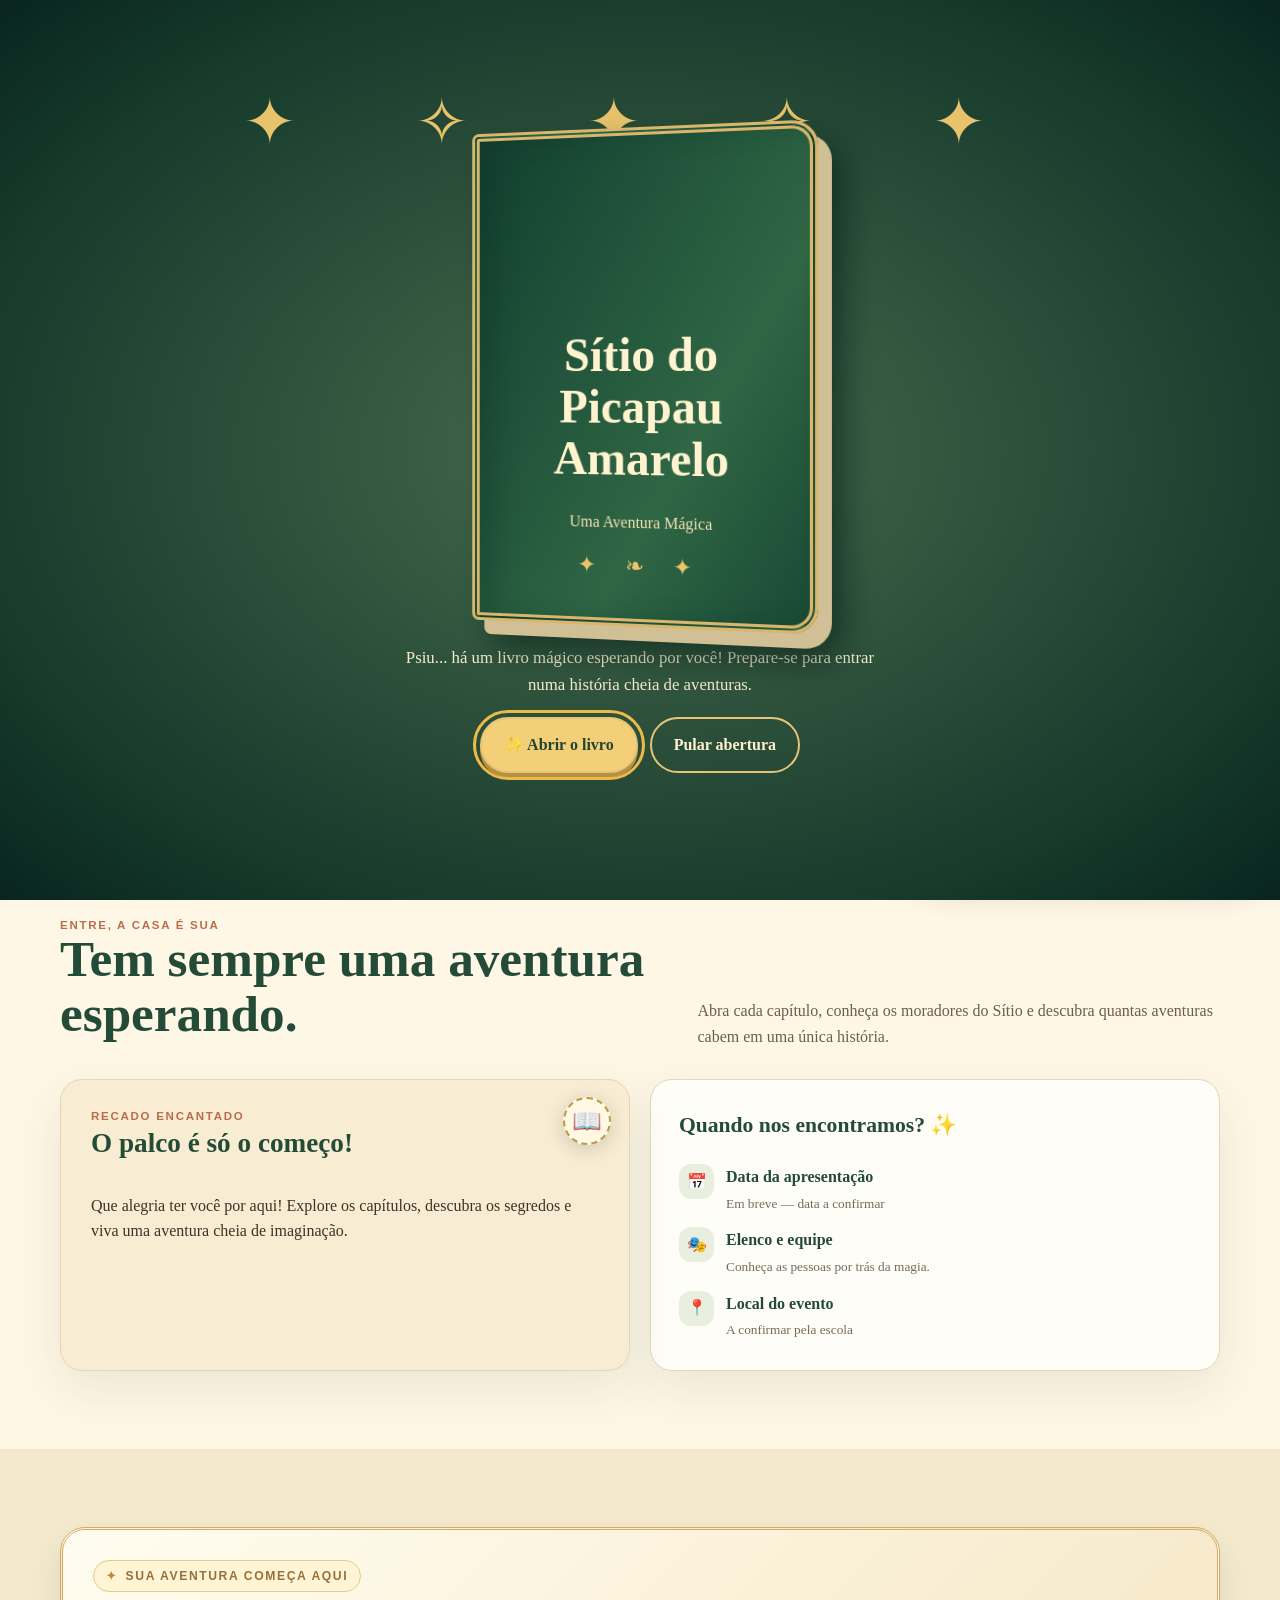
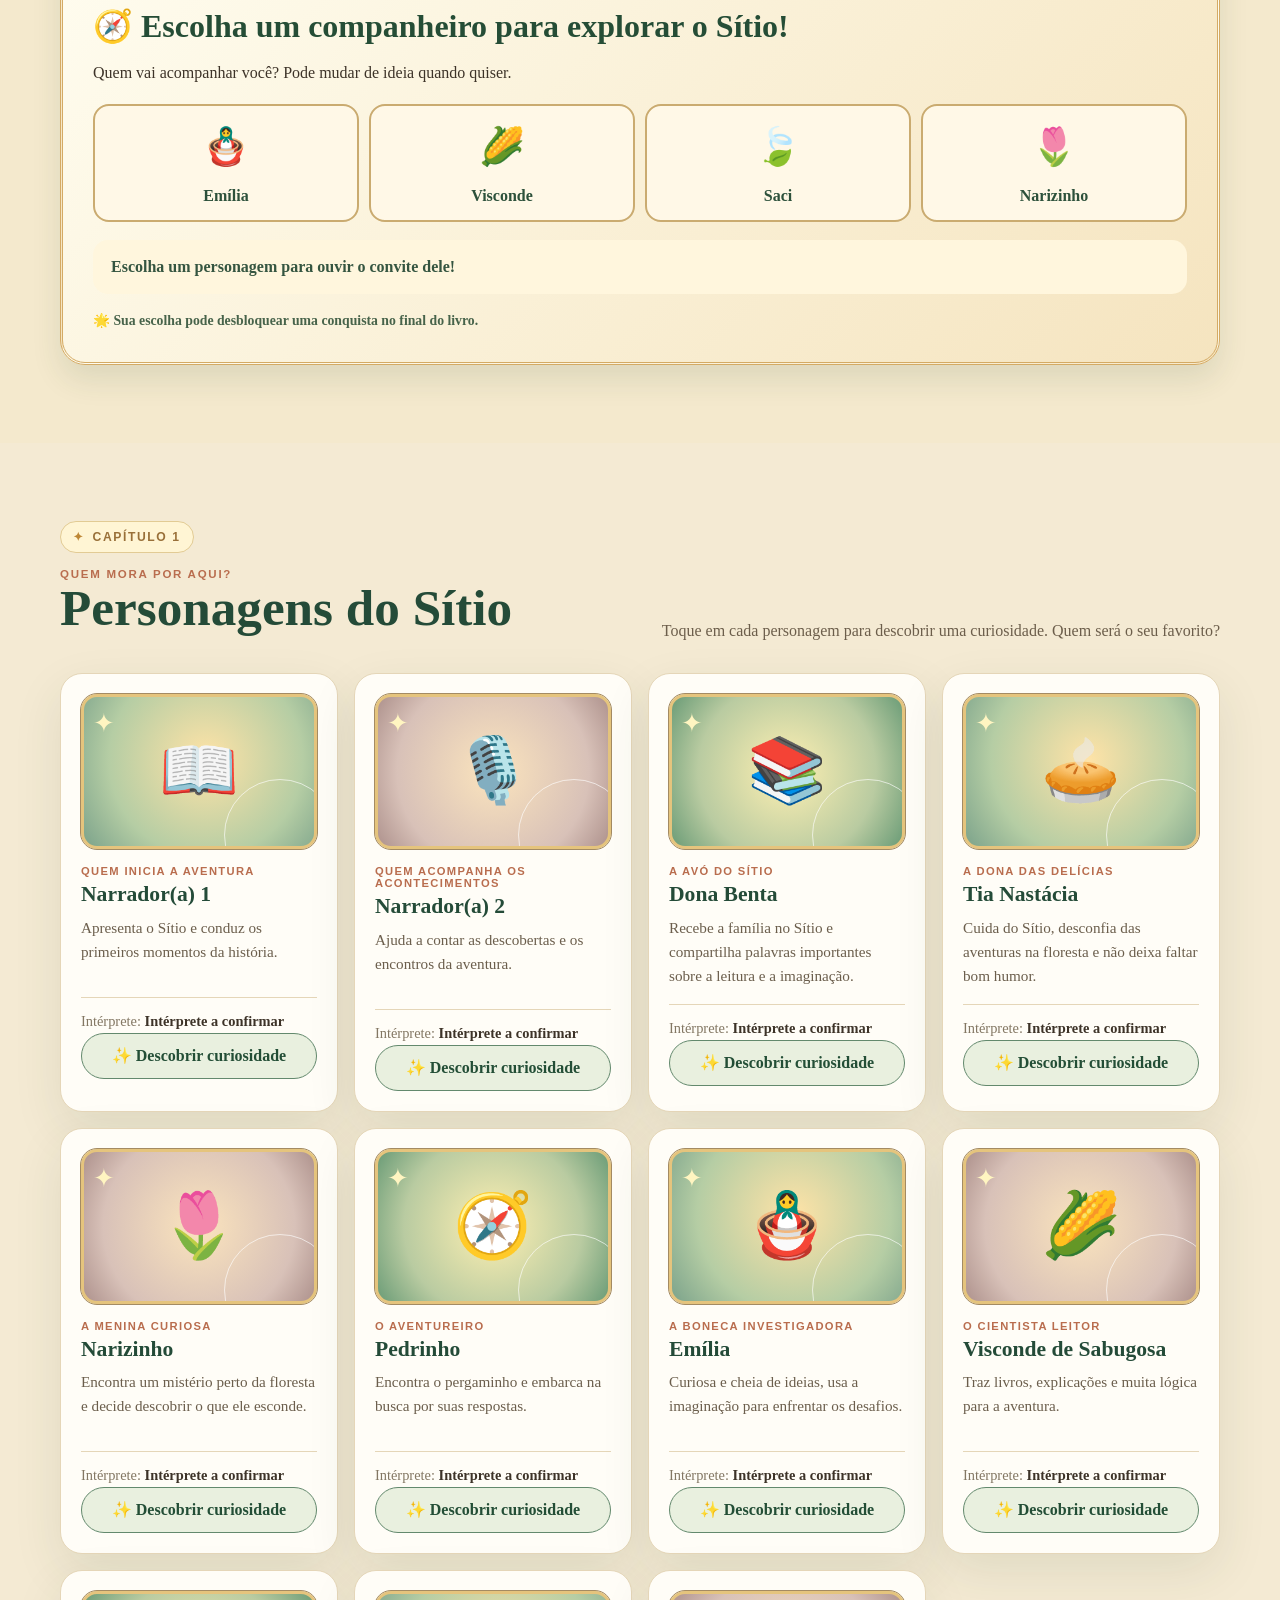
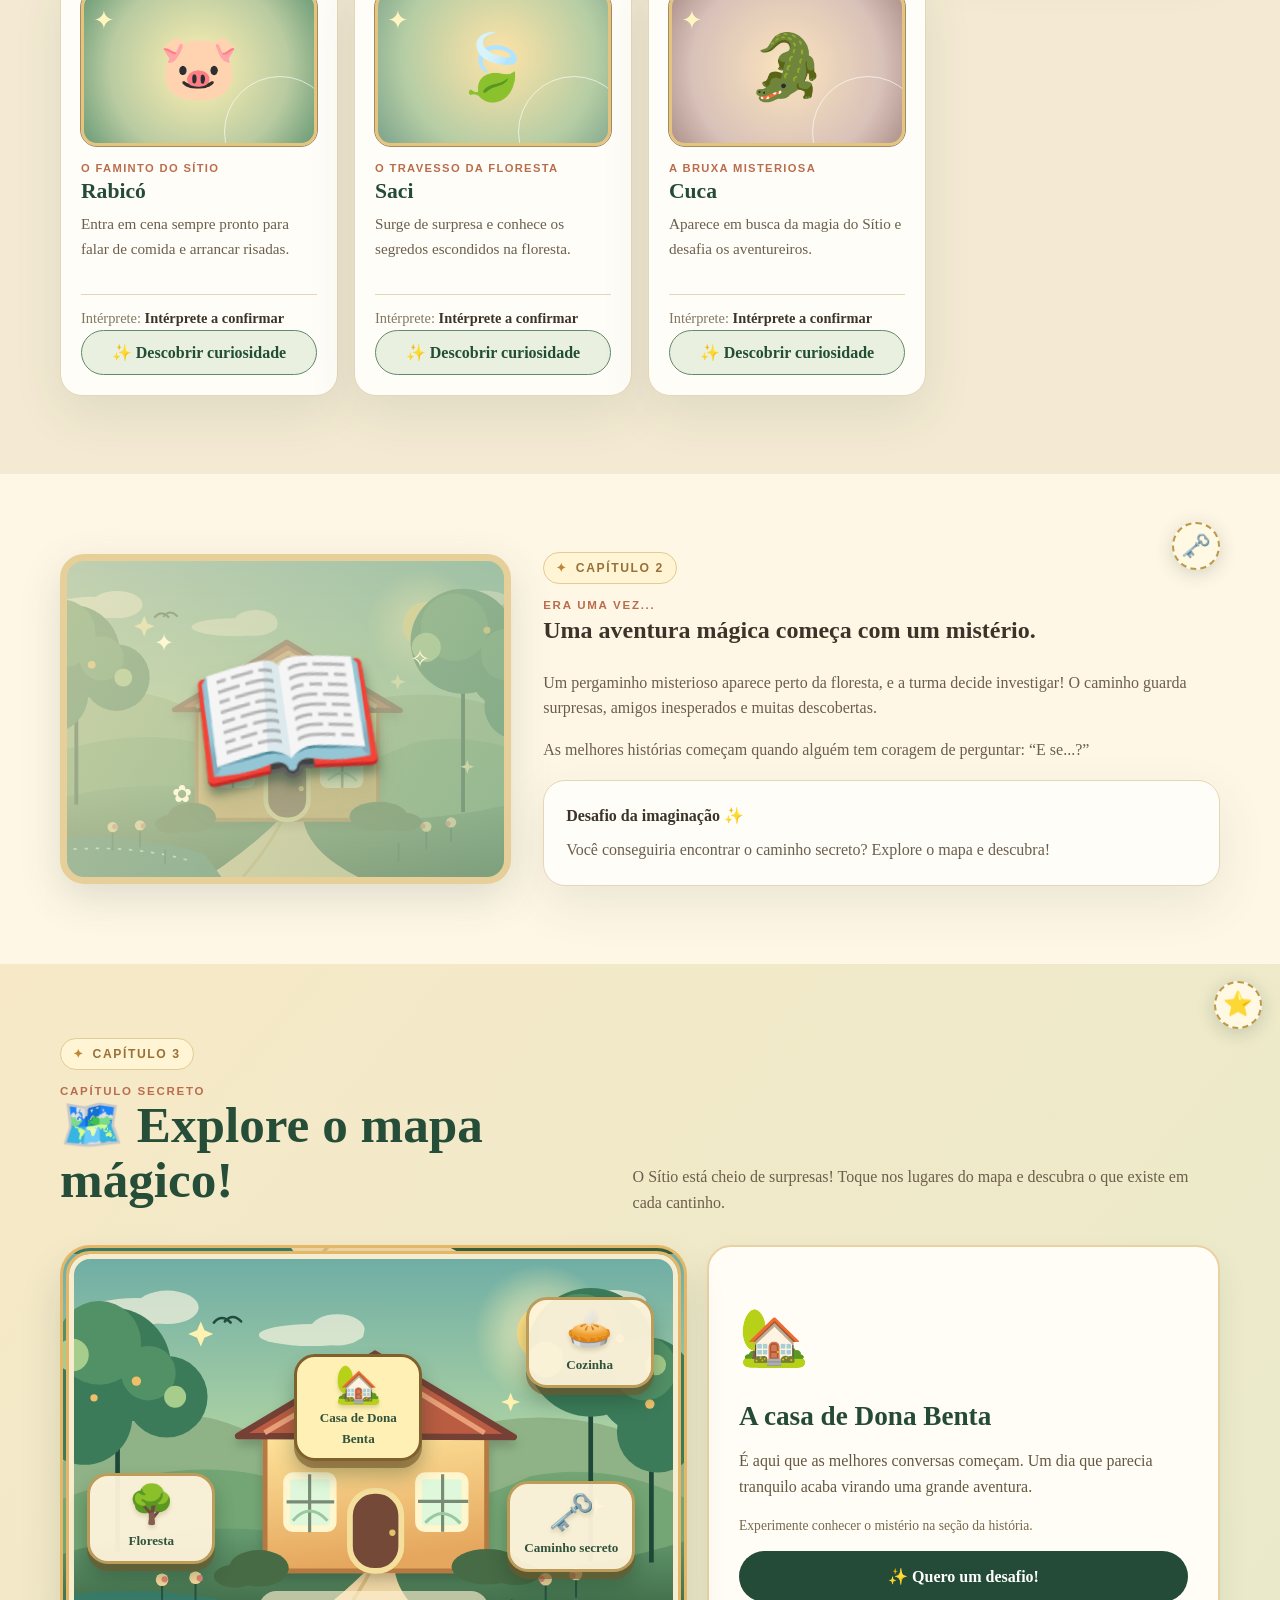
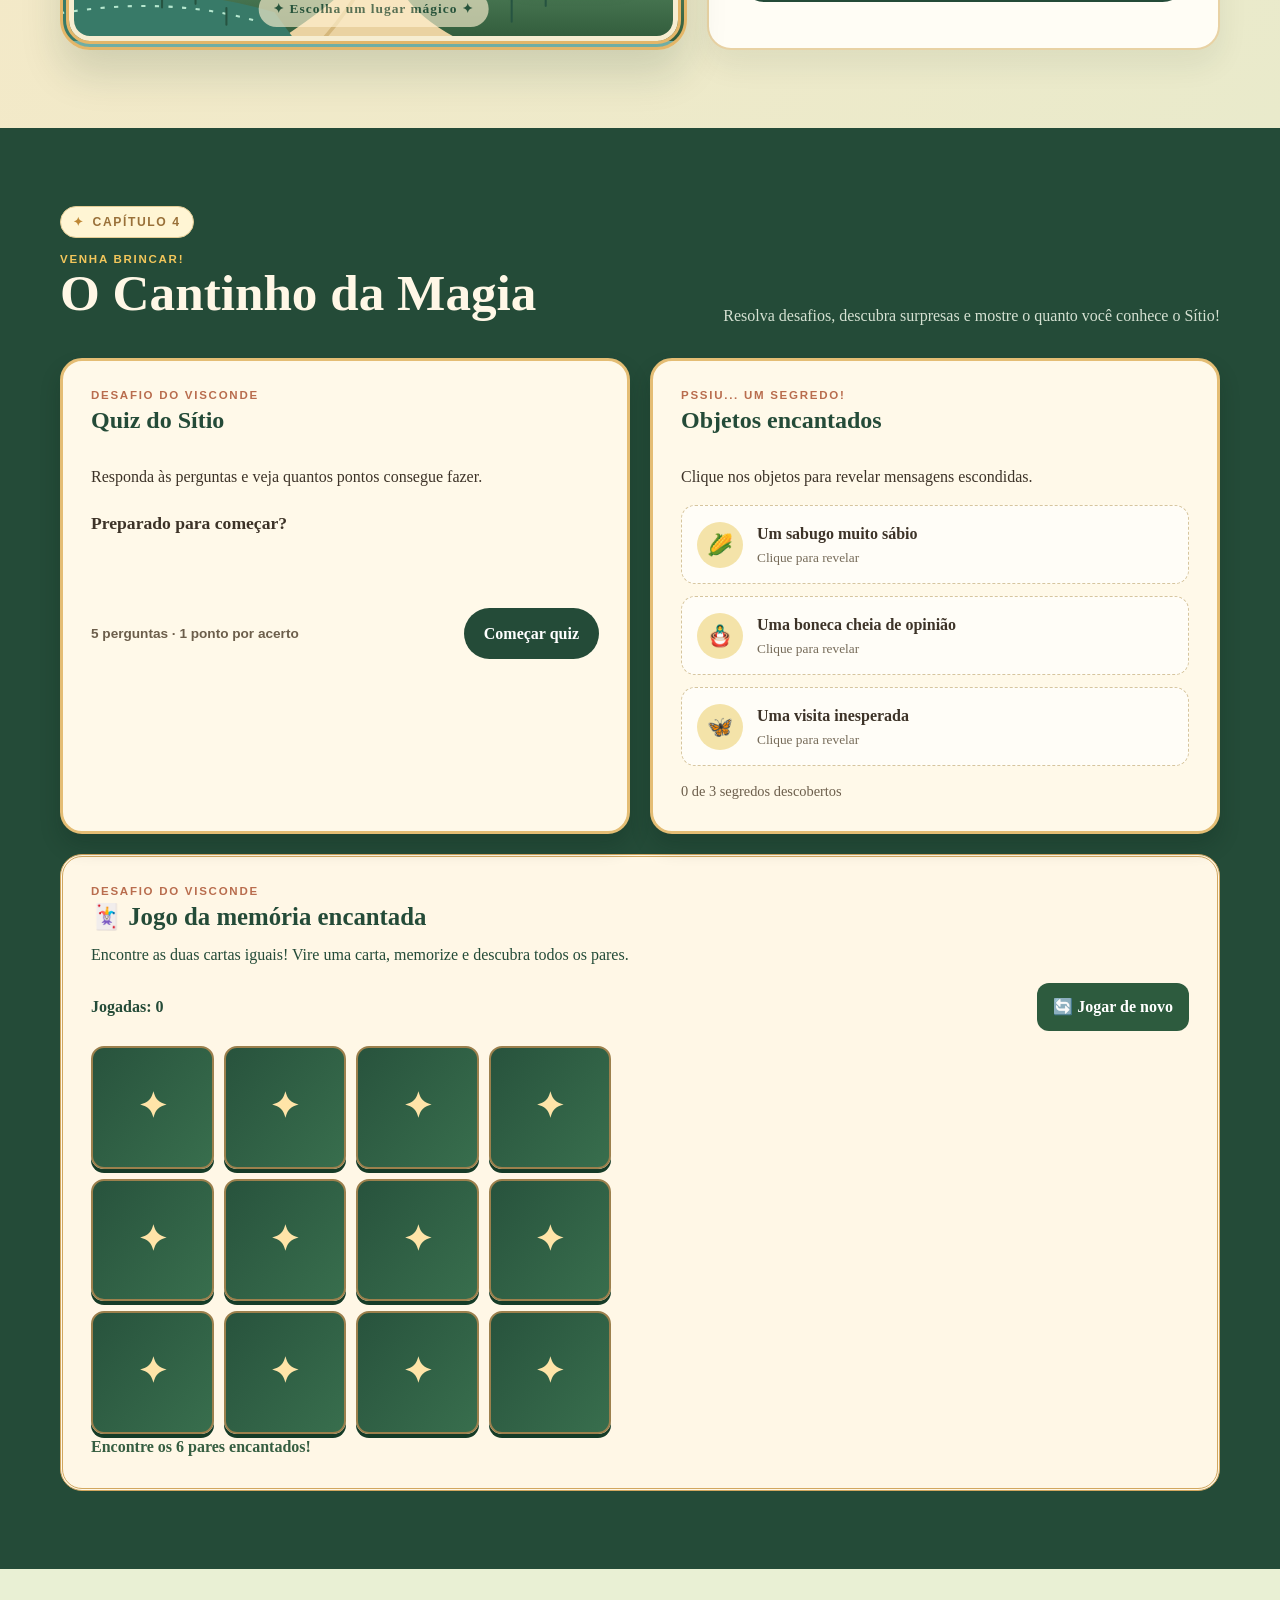
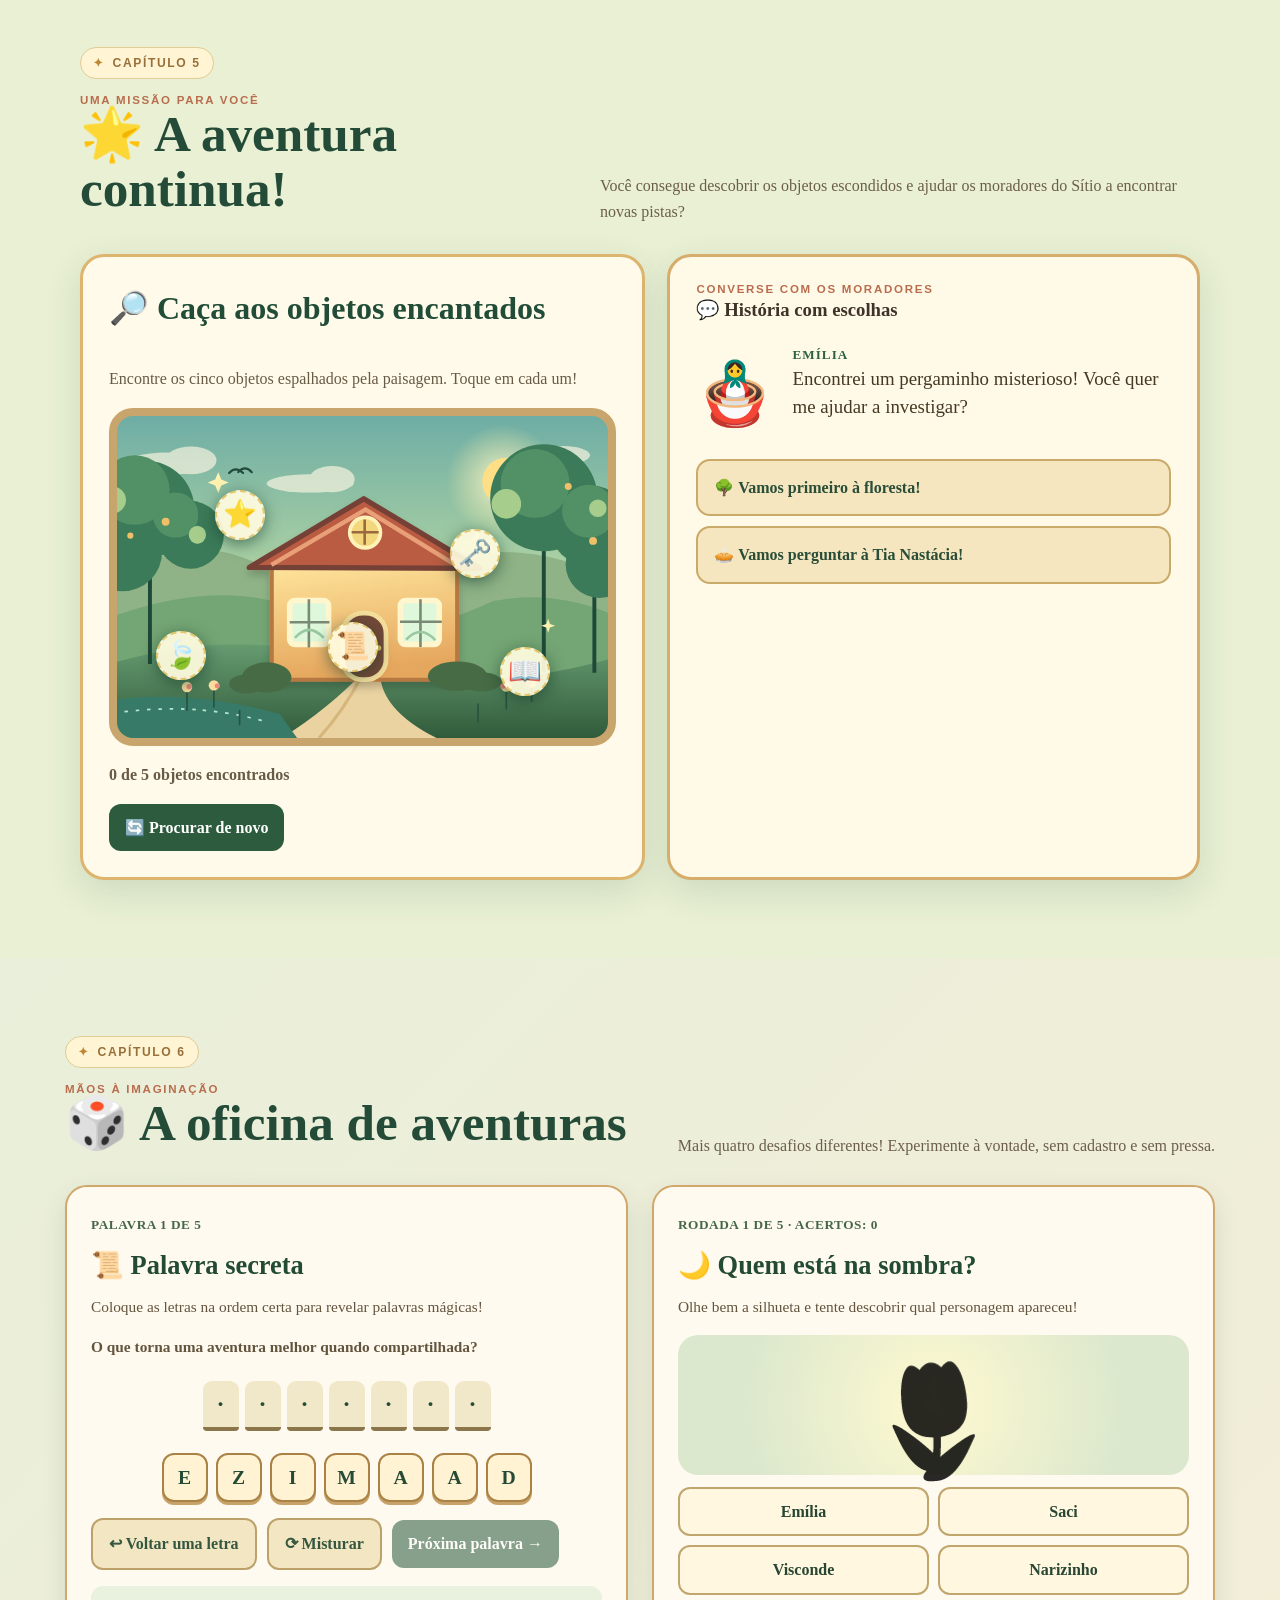
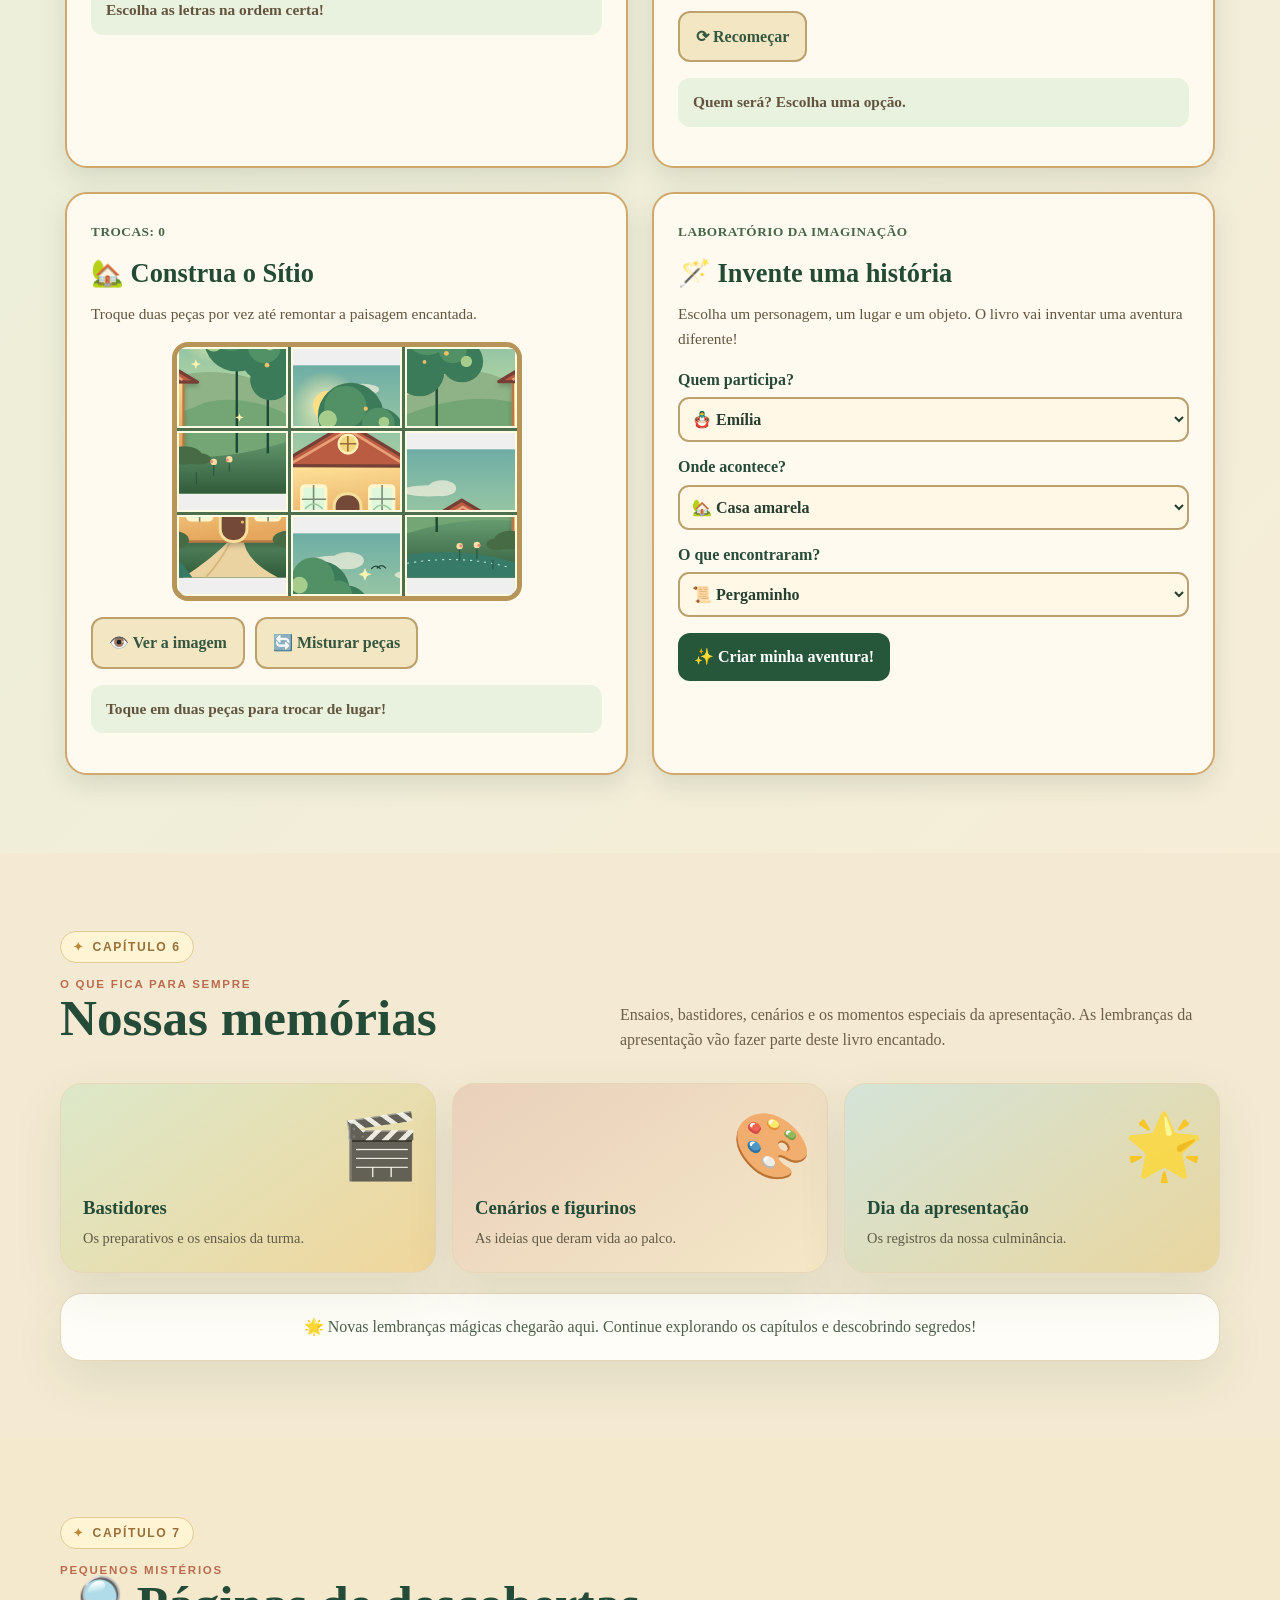
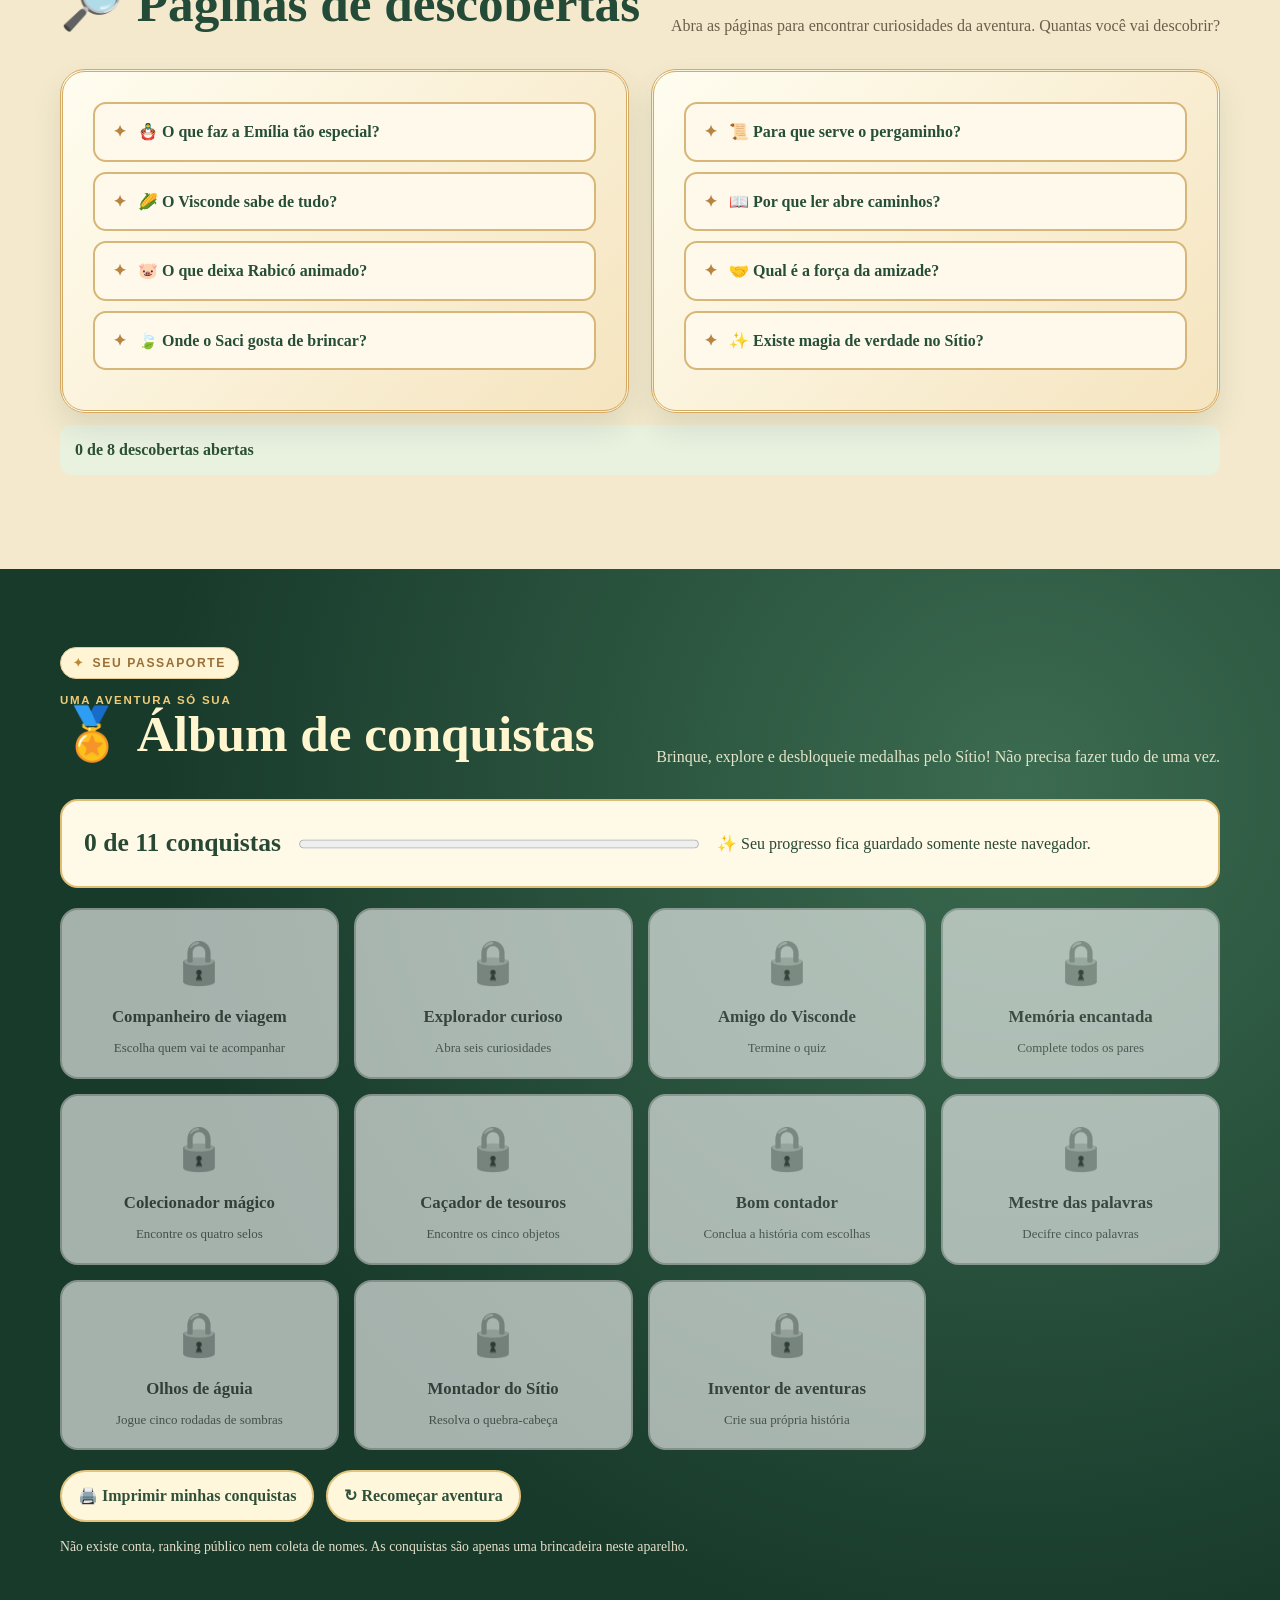
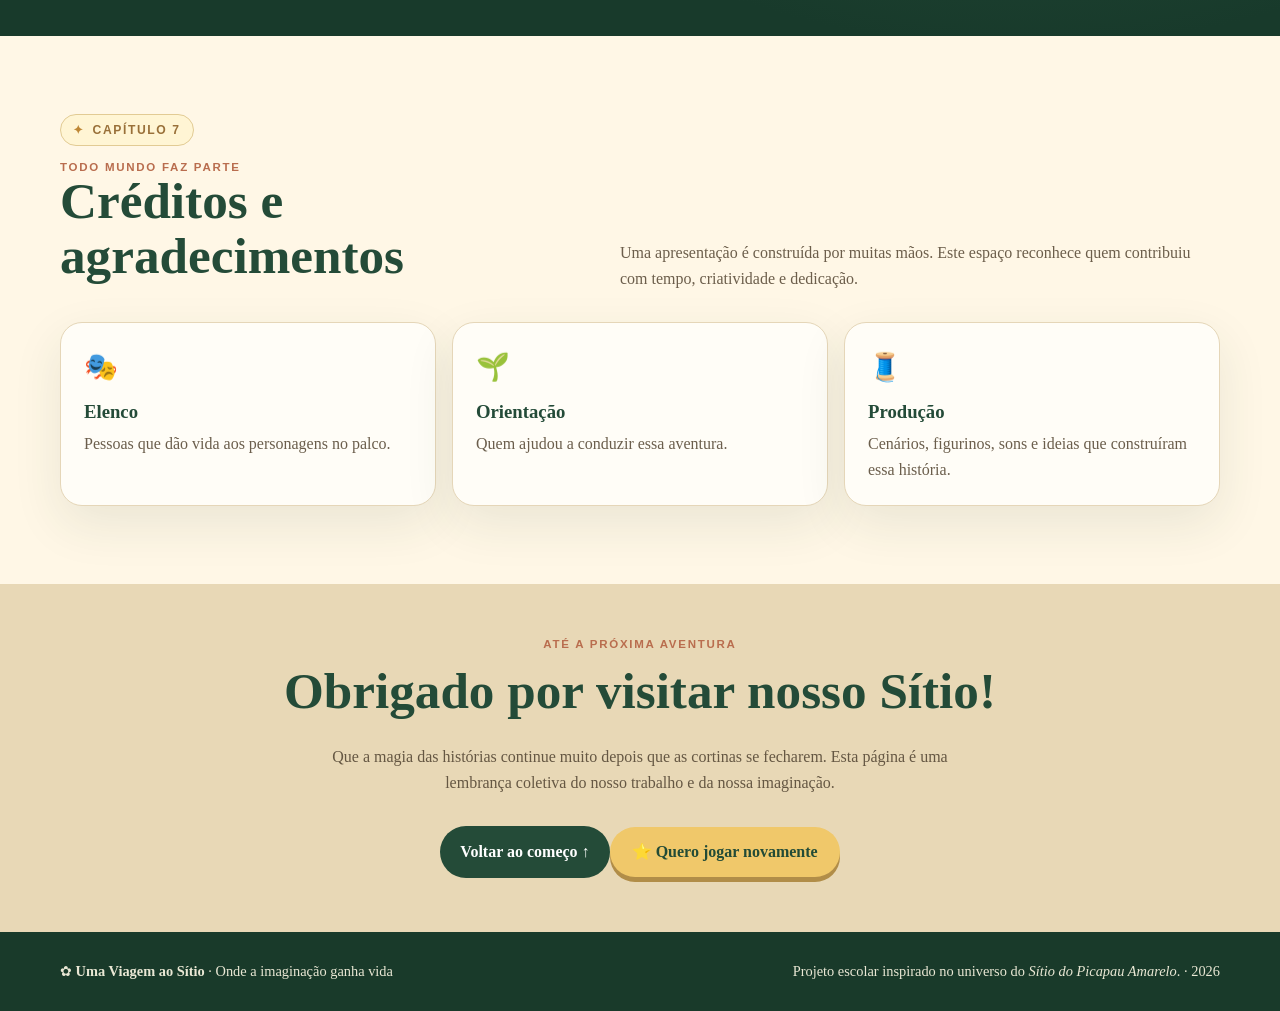
==== commit fb6f27f8: "Corrigir reinício do quiz, fechamento do menu e conquista ao concluir" ====
--- a/index.html
+++ b/index.html
@@ -406,10 +406,38 @@
 const qQuestion=document.getElementById("quizQuestion"),qAnswers=document.getElementById("quizAnswers"),qFeedback=document.getElementById("quizFeedback"),qProgress=document.getElementById("quizProgress"),qStart=document.getElementById("quizStart");
 function renderQuestion(){quizAnswered=false;const item=siteContent.quiz[quizIndex];qQuestion.textContent=item.q;qAnswers.innerHTML="";item.a.forEach((answer,i)=>{const b=document.createElement("button");b.className="answer";b.textContent=answer;b.addEventListener("click",()=>answerQuestion(i,b));qAnswers.appendChild(b)});qFeedback.textContent="";qProgress.textContent=`Pergunta ${quizIndex+1} de ${siteContent.quiz.length} · Pontos: ${quizScore}`;qStart.textContent="Próxima pergunta";qStart.disabled=true;}
 function answerQuestion(i,button){if(quizAnswered)return;quizAnswered=true;const item=siteContent.quiz[quizIndex];[...qAnswers.children].forEach((b,j)=>{b.disabled=true;if(j===item.correct)b.classList.add("correct")});if(i===item.correct){quizScore++;qFeedback.textContent="Isso mesmo! "+item.why}else{button.classList.add("wrong");qFeedback.textContent=item.why}qProgress.textContent=`Pergunta ${quizIndex+1} de ${siteContent.quiz.length} · Pontos: ${quizScore}`;qStart.disabled=false;}
-qStart.addEventListener("click",()=>{if(!quizStarted){quizStarted=true;quizIndex=0;quizScore=0;qStart.disabled=true;renderQuestion();return}if(!quizAnswered)return;if(quizIndex<siteContent.quiz.length-1){quizIndex++;renderQuestion()}else{qQuestion.textContent=`Você fez ${quizScore} de ${siteContent.quiz.length} pontos!`;qAnswers.innerHTML="";qFeedback.textContent=quizScore===siteContent.quiz.length?"Uma verdadeira enciclopédia do Sítio!":quizScore>=3?"Muito bem! Continue explorando o universo do Sítio.":"Toda aventura é uma chance de aprender algo novo. Tente novamente!";qProgress.textContent="Quiz concluído";qStart.textContent="Jogar novamente";qStart.disabled=false;quizStarted=false;const restart=()=>{quizIndex=0;quizScore=0;quizStarted=true;qStart.removeEventListener("click",restart);renderQuestion()};qStart.addEventListener("click",restart,{once:true})}});
+qStart.addEventListener("click",()=>{
+  if(!quizStarted){
+    quizStarted=true;quizIndex=0;quizScore=0;
+    renderQuestion();
+    return;
+  }
+  if(!quizAnswered)return;
+  if(quizIndex<siteContent.quiz.length-1){
+    quizIndex++;renderQuestion();
+    return;
+  }
+  const finalScore=quizScore;
+  qQuestion.textContent="Você fez "+finalScore+" de "+siteContent.quiz.length+" pontos!";
+  qAnswers.replaceChildren();
+  qFeedback.textContent=finalScore===siteContent.quiz.length?"Uma verdadeira enciclopédia do Sítio!":finalScore>=3?"Muito bem! Continue explorando o universo do Sítio.":"Toda aventura é uma chance de aprender algo novo. Tente novamente!";
+  qProgress.textContent="Quiz concluído";
+  qStart.textContent="Jogar novamente";
+  qStart.disabled=false;
+  quizStarted=false;
+  quizAnswered=false;
+  document.dispatchEvent(new CustomEvent("sitio:conquista",{detail:"quiz"}));
+});
 qStart.textContent="Começar quiz";qStart.disabled=false;
 /* Galeria preparada para receber registros autorizados em breve. */
 const menuToggle=document.getElementById("menuToggle"),navLinks=document.getElementById("navLinks");menuToggle.addEventListener("click",()=>{const open=navLinks.classList.toggle("open");menuToggle.setAttribute("aria-expanded",String(open))});navLinks.querySelectorAll("a").forEach(a=>a.addEventListener("click",()=>{navLinks.classList.remove("open");menuToggle.setAttribute("aria-expanded","false")}));
+document.addEventListener("keydown",(event)=>{
+  if(event.key==="Escape"&&navLinks.classList.contains("open")){
+    navLinks.classList.remove("open");
+    menuToggle.setAttribute("aria-expanded","false");
+    menuToggle.focus();
+  }
+});
 let toastTimer;function showToast(message){const t=document.getElementById("toast");t.textContent=message;t.classList.add("show");clearTimeout(toastTimer);toastTimer=setTimeout(()=>t.classList.remove("show"),2600)}
 </script>
 </body>
